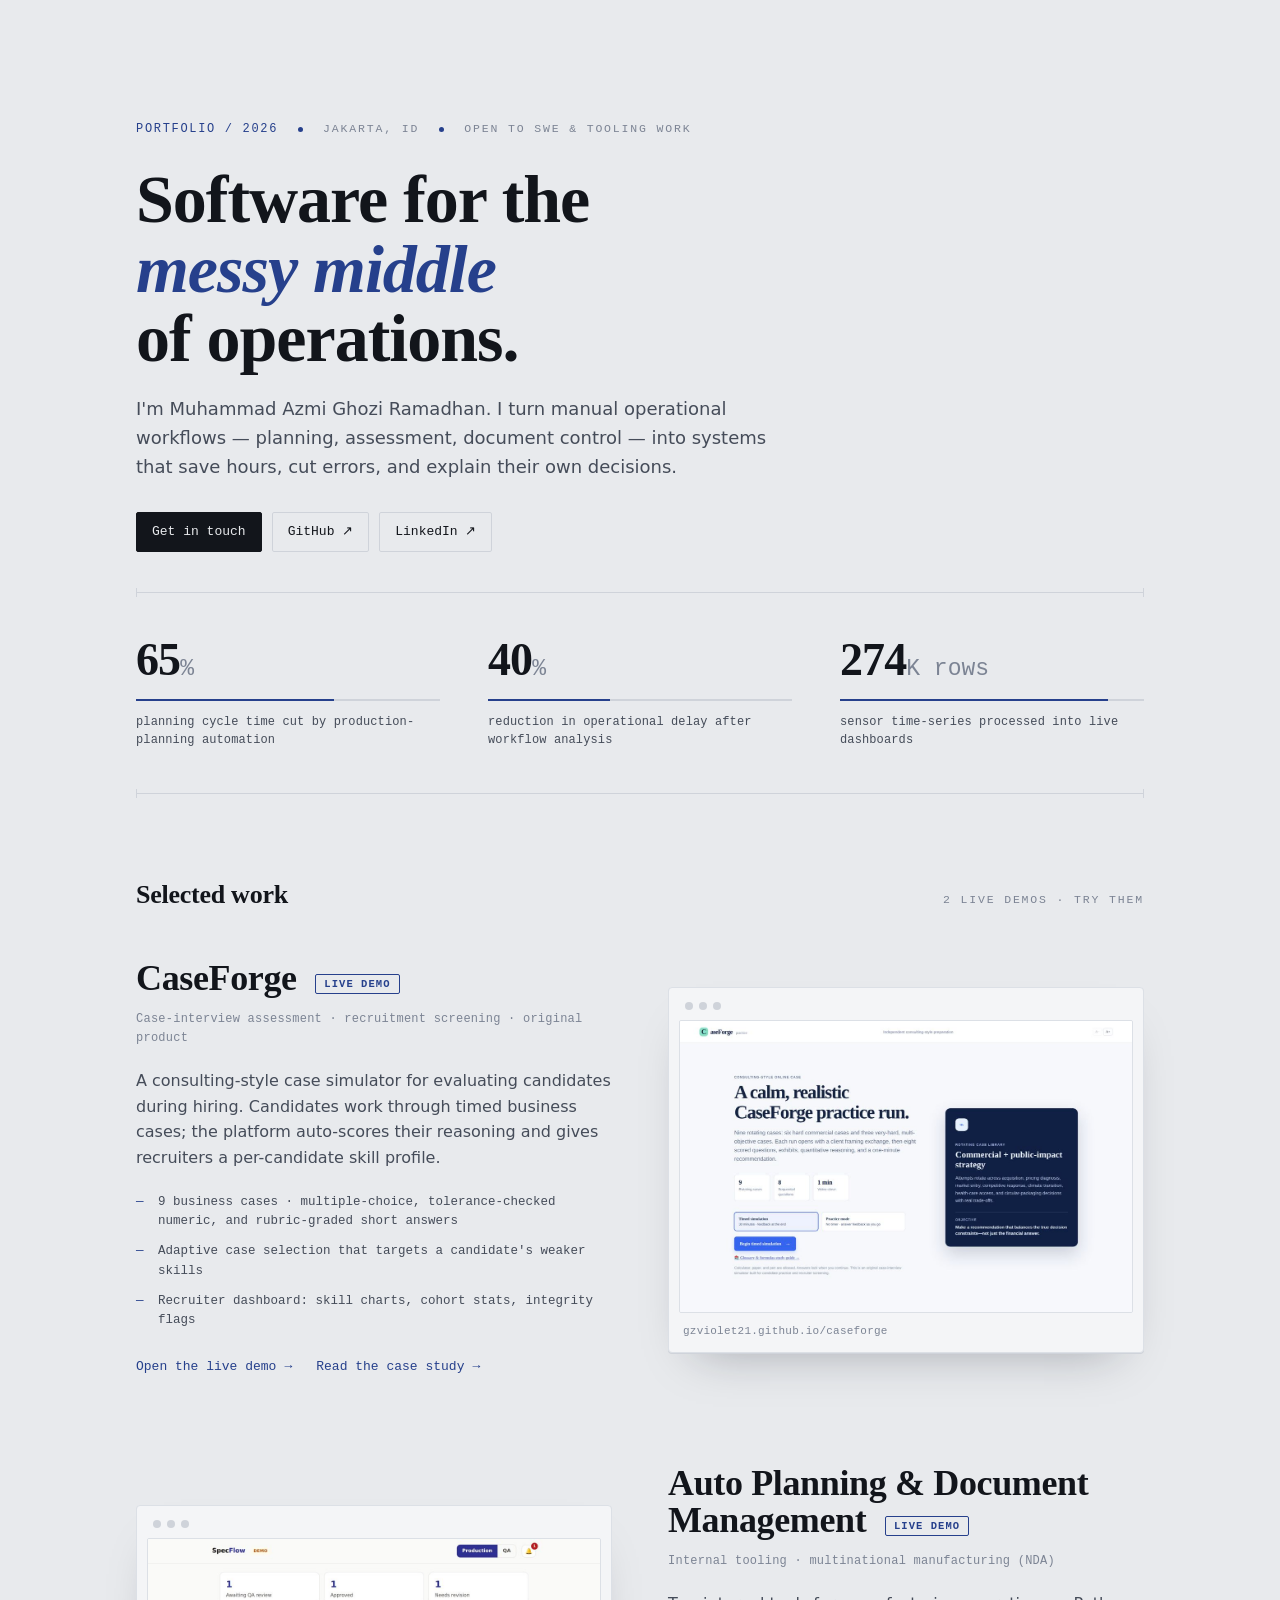
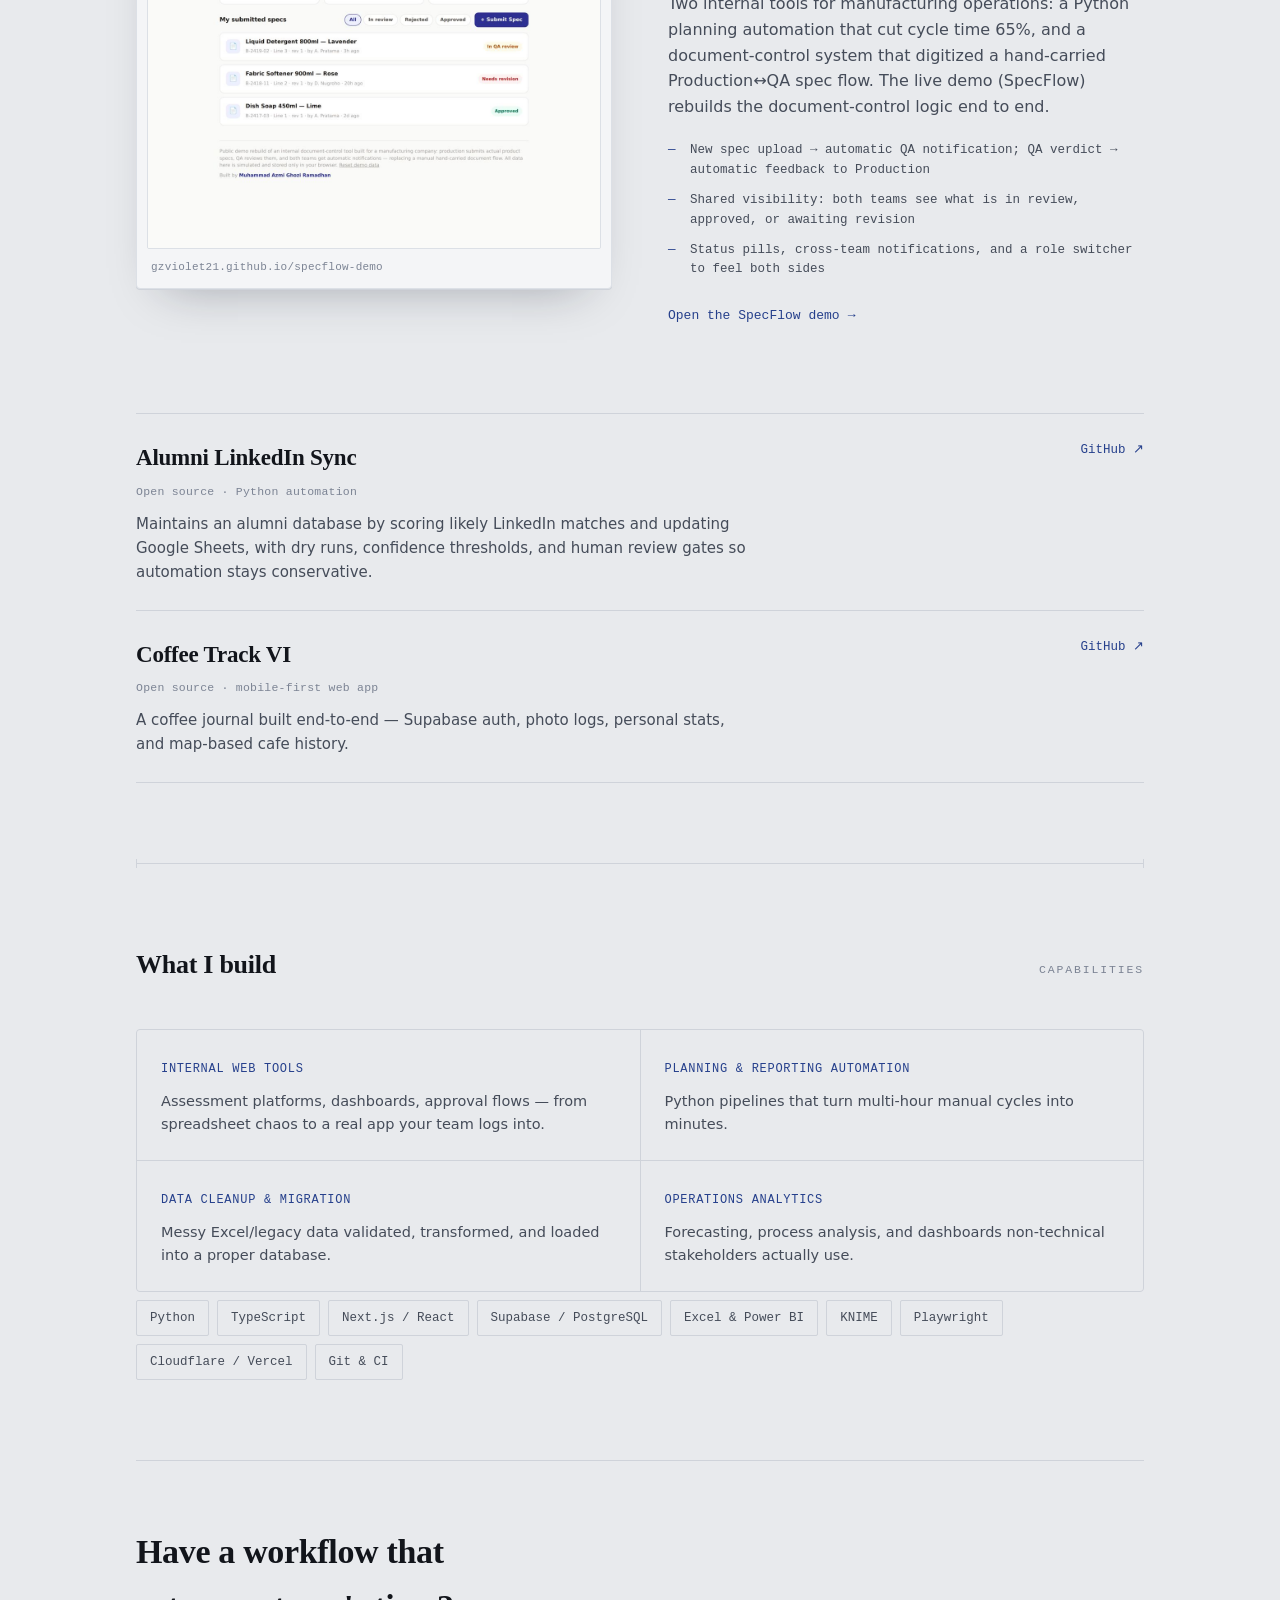
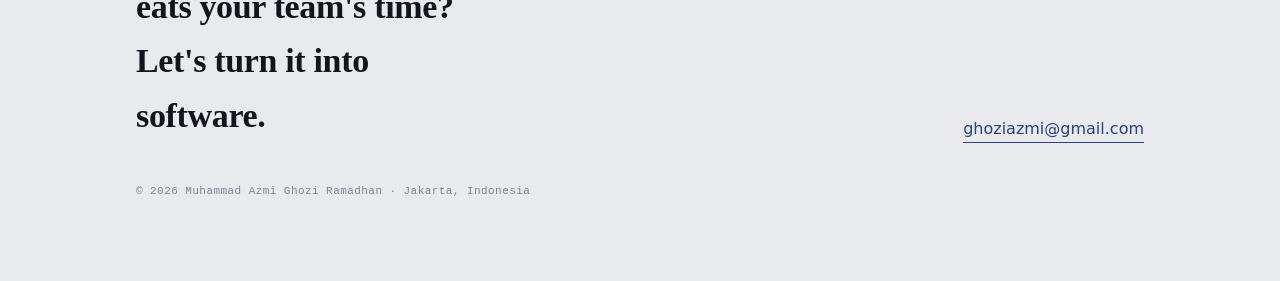
==== index.html @ 9a94fd92 "Add CaseForge case-study page (Phase 3) New /projects/caseforge/ deep-dive: Problem → Approach (five" ====
<!doctype html>
<html lang="en">
<head>
<meta charset="utf-8">
<meta name="viewport" content="width=device-width, initial-scale=1">
<title>Muhammad Azmi Ghozi Ramadhan — Software for operations</title>
<meta name="description" content="I build software for the messy middle of operations — planning, assessment, and document-control systems that save hours, cut errors, and explain their own decisions. Jakarta, Indonesia.">
<meta name="color-scheme" content="light dark">
<meta property="og:title" content="Muhammad Azmi Ghozi Ramadhan — Software for operations">
<meta property="og:description" content="Automation, internal tools, and operations analytics. Two live demos you can try.">
<meta property="og:type" content="website">
<style>
  :root{
    --paper:#E8EAED; --ink:#12151B; --ink-2:#454C59; --ink-3:#7C8494;
    --line:#CFD3DA; --accent:#26408C; --accent-soft:rgba(38,64,140,.08);
    --surface:#F4F5F7; --frame:#DCE0E6;
    --serif:"Iowan Old Style","Palatino Linotype",Palatino,Georgia,"Times New Roman",ui-serif,serif;
    --sans:ui-sans-serif,system-ui,-apple-system,"Segoe UI",Roboto,Helvetica,Arial,sans-serif;
    --mono:ui-monospace,"SF Mono","JetBrains Mono","Fira Code",Menlo,Consolas,monospace;
  }
  @media (prefers-color-scheme:dark){
    :root{
      --paper:#0F1216; --ink:#EDEFF2; --ink-2:#A9B0BC; --ink-3:#6D7482;
      --line:#262B33; --accent:#8CA0E8; --accent-soft:rgba(140,160,232,.12);
      --surface:#161A20; --frame:#20252D;
    }
  }
  :root[data-theme="light"]{
    --paper:#E8EAED; --ink:#12151B; --ink-2:#454C59; --ink-3:#7C8494;
    --line:#CFD3DA; --accent:#26408C; --accent-soft:rgba(38,64,140,.08);
    --surface:#F4F5F7; --frame:#DCE0E6;
  }
  :root[data-theme="dark"]{
    --paper:#0F1216; --ink:#EDEFF2; --ink-2:#A9B0BC; --ink-3:#6D7482;
    --line:#262B33; --accent:#8CA0E8; --accent-soft:rgba(140,160,232,.12);
    --surface:#161A20; --frame:#20252D;
  }

  *{margin:0;padding:0;box-sizing:border-box}
  html{-webkit-text-size-adjust:100%}
  body{
    background:var(--paper); color:var(--ink);
    font-family:var(--sans); line-height:1.6;
    -webkit-font-smoothing:antialiased; text-rendering:optimizeLegibility;
  }
  .wrap{max-width:1120px; margin:0 auto; padding:0 clamp(20px,5vw,56px)}

  .kicker{font-family:var(--mono); font-size:12px; letter-spacing:.14em; text-transform:uppercase; color:var(--accent); font-weight:500}
  .label{font-family:var(--mono); font-size:11.5px; letter-spacing:.16em; text-transform:uppercase; color:var(--ink-3)}
  .lede{font-size:clamp(16px,2vw,18px); color:var(--ink-2); max-width:60ch}

  .rule{position:relative; height:1px; background:var(--line); margin:0}
  .rule::before,.rule::after{content:""; position:absolute; top:-4px; width:1px; height:9px; background:var(--line)}
  .rule::before{left:0} .rule::after{right:0}

  header.masthead{padding:clamp(64px,10vw,120px) 0 40px}
  .spec{display:flex; flex-wrap:wrap; gap:8px 20px; align-items:center}
  .spec .dot{width:5px; height:5px; background:var(--accent); border-radius:50%; display:inline-block}
  h1{
    font-family:var(--serif); font-weight:600;
    font-size:clamp(36px,7vw,68px); line-height:1.02; letter-spacing:-.015em;
    text-wrap:balance; margin:26px 0 0; max-width:16ch;
  }
  h1 em{font-style:italic; color:var(--accent)}
  .sub{margin-top:22px; max-width:56ch}
  .links{margin-top:30px; display:flex; flex-wrap:wrap; gap:10px}
  .links a{
    font-family:var(--mono); font-size:13px; text-decoration:none; color:var(--ink);
    padding:9px 15px; border:1px solid var(--line); border-radius:2px; transition:.16s;
    display:inline-flex; align-items:center; gap:8px;
  }
  .links a:hover{border-color:var(--accent); color:var(--accent)}
  .links a.key{background:var(--ink); color:var(--paper); border-color:var(--ink)}
  .links a.key:hover{background:var(--accent); border-color:var(--accent); color:#fff}

  .measures{display:grid; grid-template-columns:repeat(3,1fr); gap:clamp(20px,4vw,48px); padding:44px 0}
  .measure .n{font-family:var(--serif); font-weight:600; font-size:clamp(34px,5vw,46px); letter-spacing:-.02em; font-variant-numeric:tabular-nums; line-height:1}
  .measure .n small{font-size:.5em; color:var(--ink-3); font-family:var(--mono); font-weight:400; letter-spacing:0}
  .meter{height:2px; background:var(--line); margin:16px 0 12px; position:relative; overflow:hidden}
  .meter i{position:absolute; left:0; top:0; bottom:0; background:var(--accent)}
  .measure p{font-family:var(--mono); font-size:12px; line-height:1.5; color:var(--ink-2); letter-spacing:.01em}
  @media (max-width:680px){.measures{grid-template-columns:1fr; gap:28px}}

  section{padding:clamp(48px,7vw,80px) 0}
  .sec-head{display:flex; align-items:baseline; justify-content:space-between; gap:16px; margin-bottom:44px}
  .sec-head h2{font-family:var(--serif); font-weight:600; font-size:clamp(20px,3vw,26px); letter-spacing:-.01em}

  .flagship{display:grid; grid-template-columns:1fr 1fr; gap:clamp(28px,5vw,56px); align-items:center}
  .flagship + .flagship{margin-top:clamp(48px,7vw,84px)}
  .flagship.rev .fig{order:-1}
  @media (max-width:820px){
    .flagship{grid-template-columns:1fr; gap:26px}
    .flagship.rev .fig{order:0}
  }
  .pj-title{font-family:var(--serif); font-weight:600; font-size:clamp(26px,4vw,36px); letter-spacing:-.01em; line-height:1.05}
  .pj-meta{font-family:var(--mono); font-size:12px; color:var(--ink-3); margin-top:12px; letter-spacing:.02em}
  .badge{font-family:var(--mono); font-size:10.5px; letter-spacing:.1em; text-transform:uppercase; color:var(--accent); border:1px solid var(--accent); border-radius:2px; padding:3px 8px; vertical-align:3px; margin-left:10px}
  .pj-body{margin-top:20px; color:var(--ink-2); max-width:52ch}
  .speclist{list-style:none; margin:22px 0 0; display:grid; gap:11px}
  .speclist li{font-family:var(--mono); font-size:12.5px; line-height:1.55; color:var(--ink-2); padding-left:22px; position:relative}
  .speclist li::before{content:"—"; position:absolute; left:0; color:var(--accent)}
  .demo-link{display:inline-flex; align-items:center; gap:8px; margin-top:26px; font-family:var(--mono); font-size:13px; font-weight:500; color:var(--accent); text-decoration:none; border-bottom:1px solid transparent; padding-bottom:2px; transition:.16s}
  .demo-link:hover{border-color:var(--accent)}
  .demo-link .arw{transition:transform .18s}
  .demo-link:hover .arw{transform:translateX(4px)}

  .frame{background:var(--surface); border:1px solid var(--frame); border-radius:4px; padding:10px; box-shadow:0 1px 0 var(--line), 0 24px 48px -28px rgba(15,20,35,.35)}
  .frame .bar{display:flex; gap:6px; padding:4px 6px 10px}
  .frame .bar i{width:8px; height:8px; border-radius:50%; background:var(--line)}
  .frame img{display:block; width:100%; height:auto; border-radius:2px; border:1px solid var(--frame)}
  .frame figcaption{font-family:var(--mono); font-size:11px; color:var(--ink-3); padding:10px 4px 2px; letter-spacing:.02em}

  .index{margin-top:8px}
  .row{display:grid; grid-template-columns:minmax(0,1fr) auto; gap:12px 24px; align-items:baseline; padding:26px 0; border-top:1px solid var(--line)}
  .row:last-child{border-bottom:1px solid var(--line)}
  .row .rt{font-family:var(--serif); font-weight:600; font-size:clamp(19px,2.4vw,23px); letter-spacing:-.01em}
  .row .rm{font-family:var(--mono); font-size:11.5px; color:var(--ink-3); margin-top:6px; letter-spacing:.02em}
  .row .rd{grid-column:1/-1; color:var(--ink-2); margin-top:10px; max-width:64ch; font-size:15px}
  .row .rl{font-family:var(--mono); font-size:12.5px; color:var(--accent); text-decoration:none; white-space:nowrap; align-self:start}
  .row .rl:hover{text-decoration:underline}

  .caps{display:grid; grid-template-columns:repeat(2,1fr); gap:1px; background:var(--line); border:1px solid var(--line); border-radius:4px; overflow:hidden}
  @media (max-width:680px){.caps{grid-template-columns:1fr}}
  .cap{background:var(--paper); padding:24px}
  .cap b{font-family:var(--mono); font-size:12px; letter-spacing:.06em; text-transform:uppercase; color:var(--accent); font-weight:500}
  .cap p{margin-top:10px; color:var(--ink-2); font-size:14.5px}

  .skills{display:flex; flex-wrap:wrap; gap:8px; margin-top:8px}
  .skills span{font-family:var(--mono); font-size:12.5px; padding:7px 13px; border:1px solid var(--line); border-radius:2px; color:var(--ink-2)}

  footer{padding:64px 0 80px; border-top:1px solid var(--line)}
  .foot-grid{display:flex; flex-wrap:wrap; justify-content:space-between; gap:24px; align-items:end}
  footer .big{font-family:var(--serif); font-weight:600; font-size:clamp(24px,4vw,34px); letter-spacing:-.01em; max-width:20ch}
  footer a.mail{color:var(--accent); text-decoration:none; border-bottom:1px solid var(--accent)}
  .fine{font-family:var(--mono); font-size:11px; color:var(--ink-3); letter-spacing:.04em; margin-top:40px}

  @media (prefers-reduced-motion:no-preference){
    .rise{opacity:0; transform:translateY(14px); animation:rise .7s cubic-bezier(.2,.7,.2,1) forwards}
    .rise.d1{animation-delay:.06s}.rise.d2{animation-delay:.13s}.rise.d3{animation-delay:.2s}
    @keyframes rise{to{opacity:1; transform:none}}
  }
  a:focus-visible,button:focus-visible{outline:2px solid var(--accent); outline-offset:3px; border-radius:2px}
</style>
</head>
<body>
<div class="wrap">

  <header class="masthead">
    <div class="spec rise">
      <span class="kicker">Portfolio / 2026</span>
      <span class="dot"></span>
      <span class="label">Jakarta, ID</span>
      <span class="dot"></span>
      <span class="label">Open to SWE &amp; tooling work</span>
    </div>
    <h1 class="rise d1">Software for the <em>messy middle</em> of operations.</h1>
    <p class="sub lede rise d2">
      I'm Muhammad Azmi Ghozi Ramadhan. I turn manual operational workflows — planning,
      assessment, document control — into systems that save hours, cut errors, and explain
      their own decisions.
    </p>
    <div class="links rise d3">
      <a class="key" href="mailto:ghoziazmi@gmail.com">Get in touch</a>
      <a href="https://github.com/gzviolet21" target="_blank" rel="noopener">GitHub ↗</a>
      <a href="https://linkedin.com/in/ghoziazmi/" target="_blank" rel="noopener">LinkedIn ↗</a>
    </div>
  </header>

  <div class="rule"></div>

  <div class="measures">
    <div class="measure">
      <div class="n">65<small>%</small></div>
      <div class="meter"><i style="width:65%"></i></div>
      <p>planning cycle time cut by production-planning automation</p>
    </div>
    <div class="measure">
      <div class="n">40<small>%</small></div>
      <div class="meter"><i style="width:40%"></i></div>
      <p>reduction in operational delay after workflow analysis</p>
    </div>
    <div class="measure">
      <div class="n">274<small>K rows</small></div>
      <div class="meter"><i style="width:88%"></i></div>
      <p>sensor time-series processed into live dashboards</p>
    </div>
  </div>

  <div class="rule"></div>

  <section id="work">
    <div class="sec-head">
      <h2>Selected work</h2>
      <span class="label">2 live demos · try them</span>
    </div>

    <!-- HIDDEN TEMPORARILY: Competency Assessment (Erajaya). To restore, delete this comment opener and its matching closer below.
    <div class="index" style="margin-bottom:44px">
      <div class="row">
        <div>
          <div class="rt">Competency Assessment Platform</div>
          <div class="rm">Client work · Erajaya Group · 400+ job roles · in production</div>
          <p class="rd">Full-stack platform where managers assess employees against role-specific behaviors, with adaptive scoring, an HR dashboard, and one-click Excel reporting. Server-side score derivation, 404 roles / 203 competencies imported from Excel, deployed on Cloudflare Workers + Supabase.</p>
        </div>
        <span class="rl">In production</span>
      </div>
    </div>
    END HIDDEN -->

    <div class="flagship">
      <div>
        <div class="pj-title">CaseForge <span class="badge">Live demo</span></div>
        <div class="pj-meta">Case-interview assessment · recruitment screening · original product</div>
        <p class="pj-body">
          A consulting-style case simulator for evaluating candidates during hiring. Candidates
          work through timed business cases; the platform auto-scores their reasoning and gives
          recruiters a per-candidate skill profile.
        </p>
        <ul class="speclist">
          <li>9 business cases · multiple-choice, tolerance-checked numeric, and rubric-graded short answers</li>
          <li>Adaptive case selection that targets a candidate's weaker skills</li>
          <li>Recruiter dashboard: skill charts, cohort stats, integrity flags</li>
        </ul>
        <div style="display:flex; flex-wrap:wrap; gap:24px; align-items:center">
          <a class="demo-link" href="https://gzviolet21.github.io/caseforge/" target="_blank" rel="noopener">Open the live demo <span class="arw">→</span></a>
          <a class="demo-link" href="projects/caseforge/">Read the case study <span class="arw">→</span></a>
        </div>
      </div>
      <figure class="frame fig">
        <div class="bar"><i></i><i></i><i></i></div>
        <img src="assets/caseforge.jpg" width="920" height="591" loading="lazy" alt="CaseForge assessment landing screen showing case setup and rotating case library" />
        <figcaption>gzviolet21.github.io/caseforge</figcaption>
      </figure>
    </div>

    <div class="flagship rev">
      <div>
        <div class="pj-title">Auto Planning &amp; Document Management <span class="badge">Live demo</span></div>
        <div class="pj-meta">Internal tooling · multinational manufacturing (NDA)</div>
        <p class="pj-body">
          Two internal tools for manufacturing operations: a Python planning automation that cut
          cycle time 65%, and a document-control system that digitized a hand-carried Production↔QA
          spec flow. The live demo (SpecFlow) rebuilds the document-control logic end to end.
        </p>
        <ul class="speclist">
          <li>New spec upload → automatic QA notification; QA verdict → automatic feedback to Production</li>
          <li>Shared visibility: both teams see what is in review, approved, or awaiting revision</li>
          <li>Status pills, cross-team notifications, and a role switcher to feel both sides</li>
        </ul>
        <a class="demo-link" href="https://gzviolet21.github.io/specflow-demo/" target="_blank" rel="noopener">Open the SpecFlow demo <span class="arw">→</span></a>
      </div>
      <figure class="frame fig">
        <div class="bar"><i></i><i></i><i></i></div>
        <img src="assets/specflow.jpg" width="1100" height="752" loading="lazy" alt="SpecFlow document-control dashboard with submitted specs and QA review statuses" />
        <figcaption>gzviolet21.github.io/specflow-demo</figcaption>
      </figure>
    </div>

    <div class="index" style="margin-top:clamp(48px,7vw,84px)">
      <div class="row">
        <div>
          <div class="rt">Alumni LinkedIn Sync</div>
          <div class="rm">Open source · Python automation</div>
          <p class="rd">Maintains an alumni database by scoring likely LinkedIn matches and updating Google Sheets, with dry runs, confidence thresholds, and human review gates so automation stays conservative.</p>
        </div>
        <a class="rl" href="https://github.com/gzviolet21/alumni-linkedin-sync" target="_blank" rel="noopener">GitHub ↗</a>
      </div>
      <div class="row">
        <div>
          <div class="rt">Coffee Track VI</div>
          <div class="rm">Open source · mobile-first web app</div>
          <p class="rd">A coffee journal built end-to-end — Supabase auth, photo logs, personal stats, and map-based cafe history.</p>
        </div>
        <a class="rl" href="https://github.com/gzviolet21/coffee-track-vi" target="_blank" rel="noopener">GitHub ↗</a>
      </div>
    </div>
  </section>

  <div class="rule"></div>

  <section id="build">
    <div class="sec-head"><h2>What I build</h2><span class="label">Capabilities</span></div>
    <div class="caps">
      <div class="cap"><b>Internal web tools</b><p>Assessment platforms, dashboards, approval flows — from spreadsheet chaos to a real app your team logs into.</p></div>
      <div class="cap"><b>Planning &amp; reporting automation</b><p>Python pipelines that turn multi-hour manual cycles into minutes.</p></div>
      <div class="cap"><b>Data cleanup &amp; migration</b><p>Messy Excel/legacy data validated, transformed, and loaded into a proper database.</p></div>
      <div class="cap"><b>Operations analytics</b><p>Forecasting, process analysis, and dashboards non-technical stakeholders actually use.</p></div>
    </div>
    <div class="skills">
      <span>Python</span><span>TypeScript</span><span>Next.js / React</span><span>Supabase / PostgreSQL</span>
      <span>Excel &amp; Power BI</span><span>KNIME</span><span>Playwright</span><span>Cloudflare / Vercel</span><span>Git &amp; CI</span>
    </div>
  </section>

  <footer>
    <div class="foot-grid">
      <p class="big">Have a workflow that eats your team's time? Let's turn it into software.</p>
      <a class="mail" href="mailto:ghoziazmi@gmail.com">ghoziazmi@gmail.com</a>
    </div>
    <p class="fine">© 2026 Muhammad Azmi Ghozi Ramadhan · Jakarta, Indonesia</p>
  </footer>

</div>
</body>
</html>
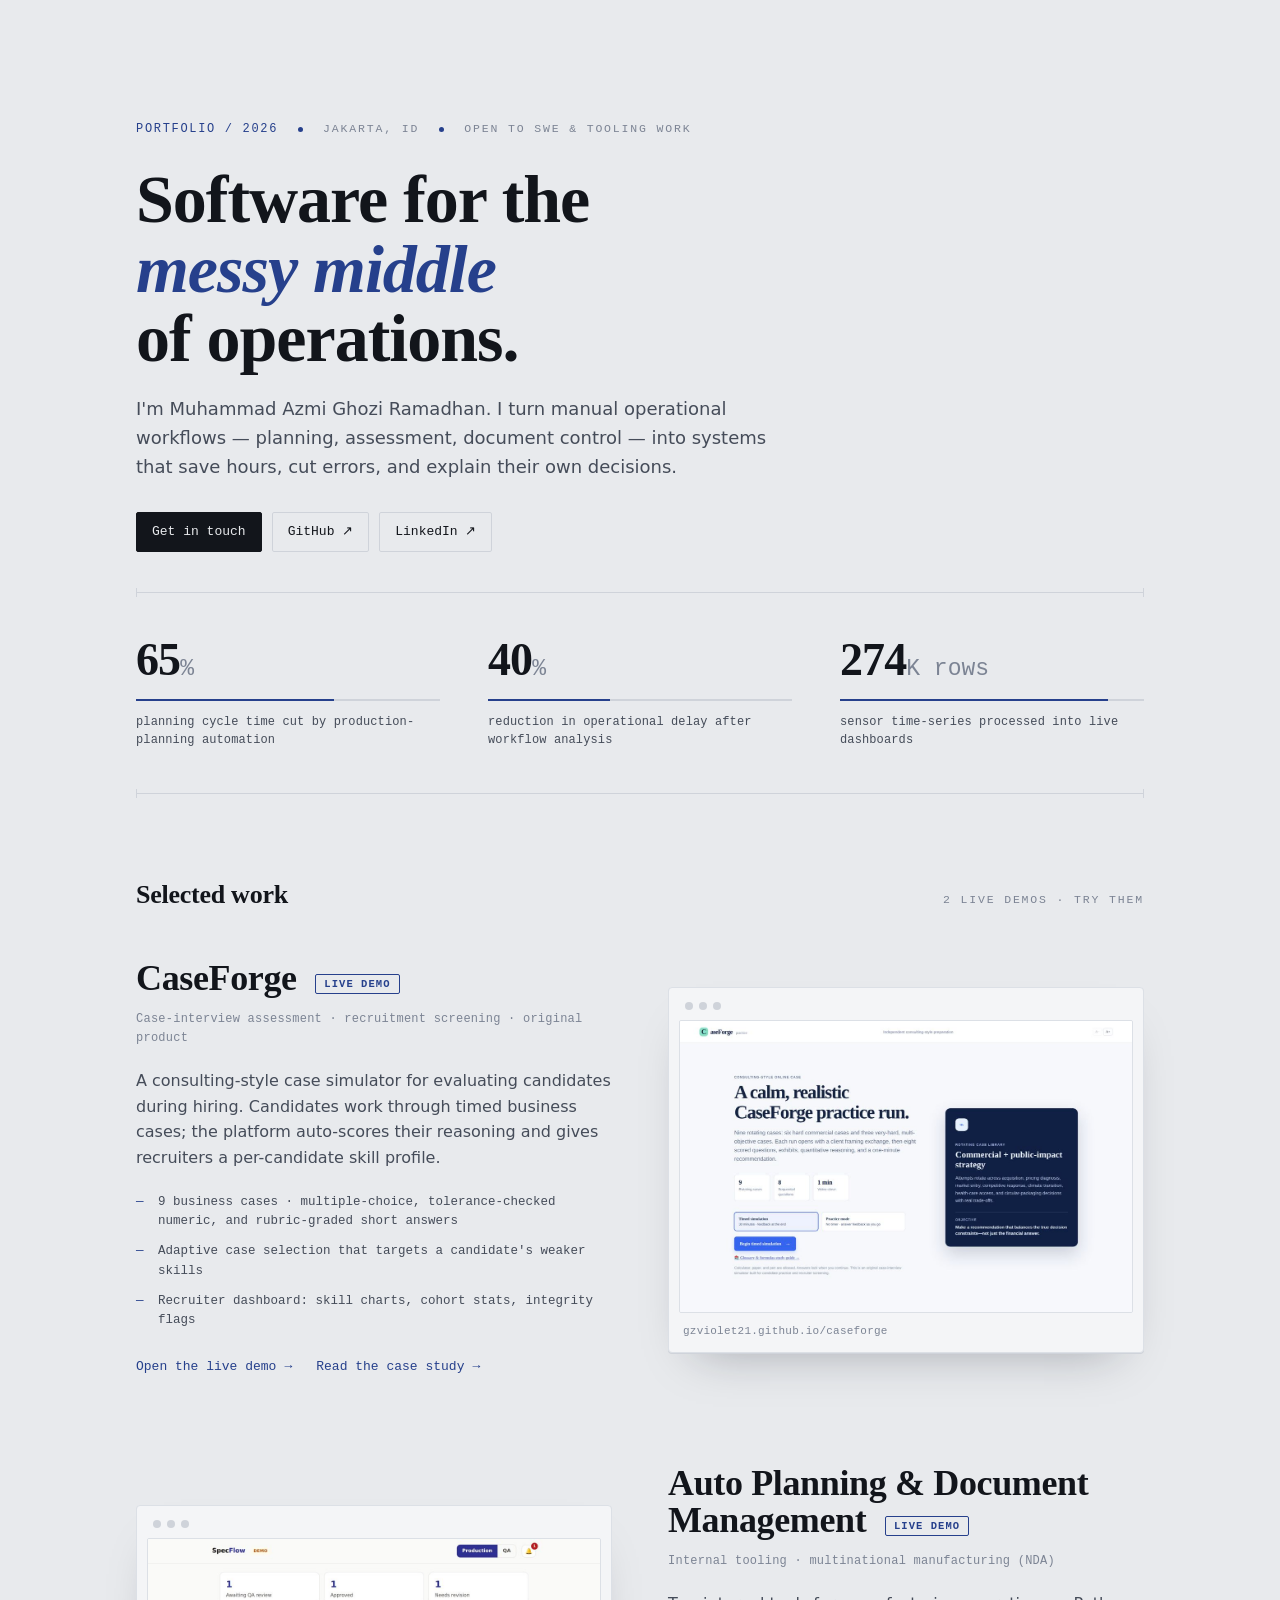
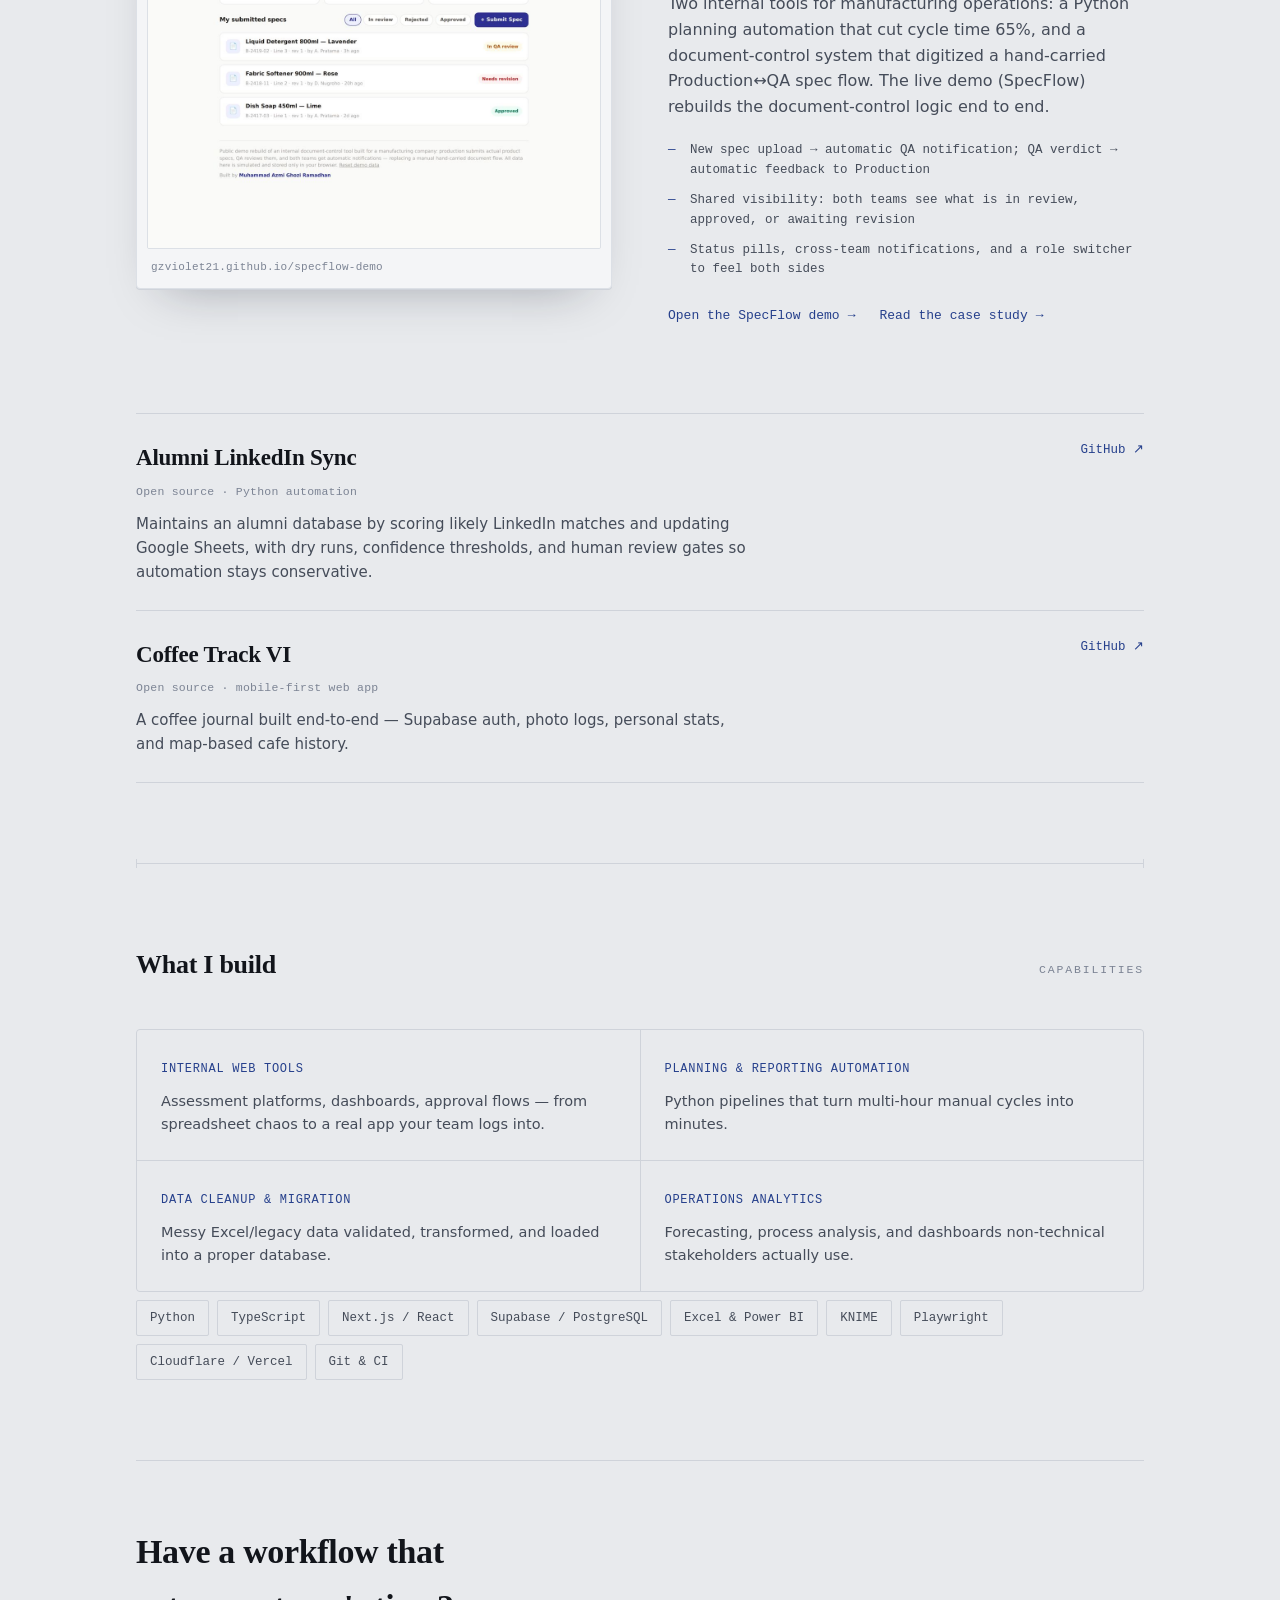
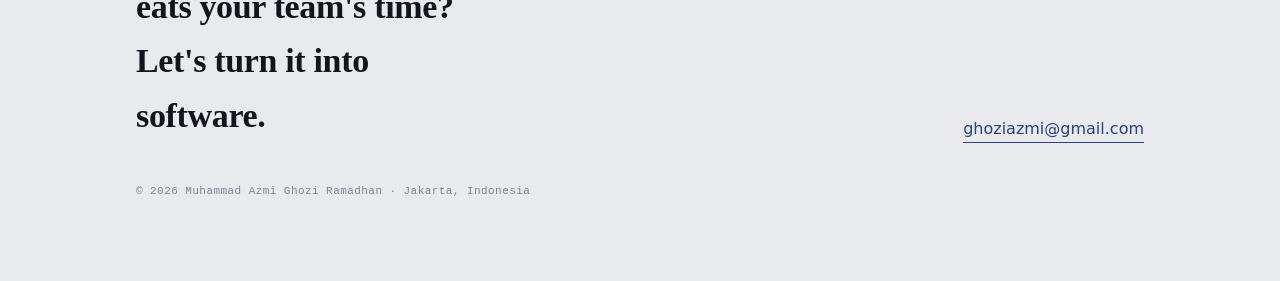
==== commit e5a68a51: "Add SpecFlow case-study page New /projects/specflow/ deep-dive mirroring the CaseForge template: Pro" ====
--- a/index.html
+++ b/index.html
@@ -247,7 +247,10 @@
           <li>Shared visibility: both teams see what is in review, approved, or awaiting revision</li>
           <li>Status pills, cross-team notifications, and a role switcher to feel both sides</li>
         </ul>
-        <a class="demo-link" href="https://gzviolet21.github.io/specflow-demo/" target="_blank" rel="noopener">Open the SpecFlow demo <span class="arw">→</span></a>
+        <div style="display:flex; flex-wrap:wrap; gap:24px; align-items:center">
+          <a class="demo-link" href="https://gzviolet21.github.io/specflow-demo/" target="_blank" rel="noopener">Open the SpecFlow demo <span class="arw">→</span></a>
+          <a class="demo-link" href="projects/specflow/">Read the case study <span class="arw">→</span></a>
+        </div>
       </div>
       <figure class="frame fig">
         <div class="bar"><i></i><i></i><i></i></div>
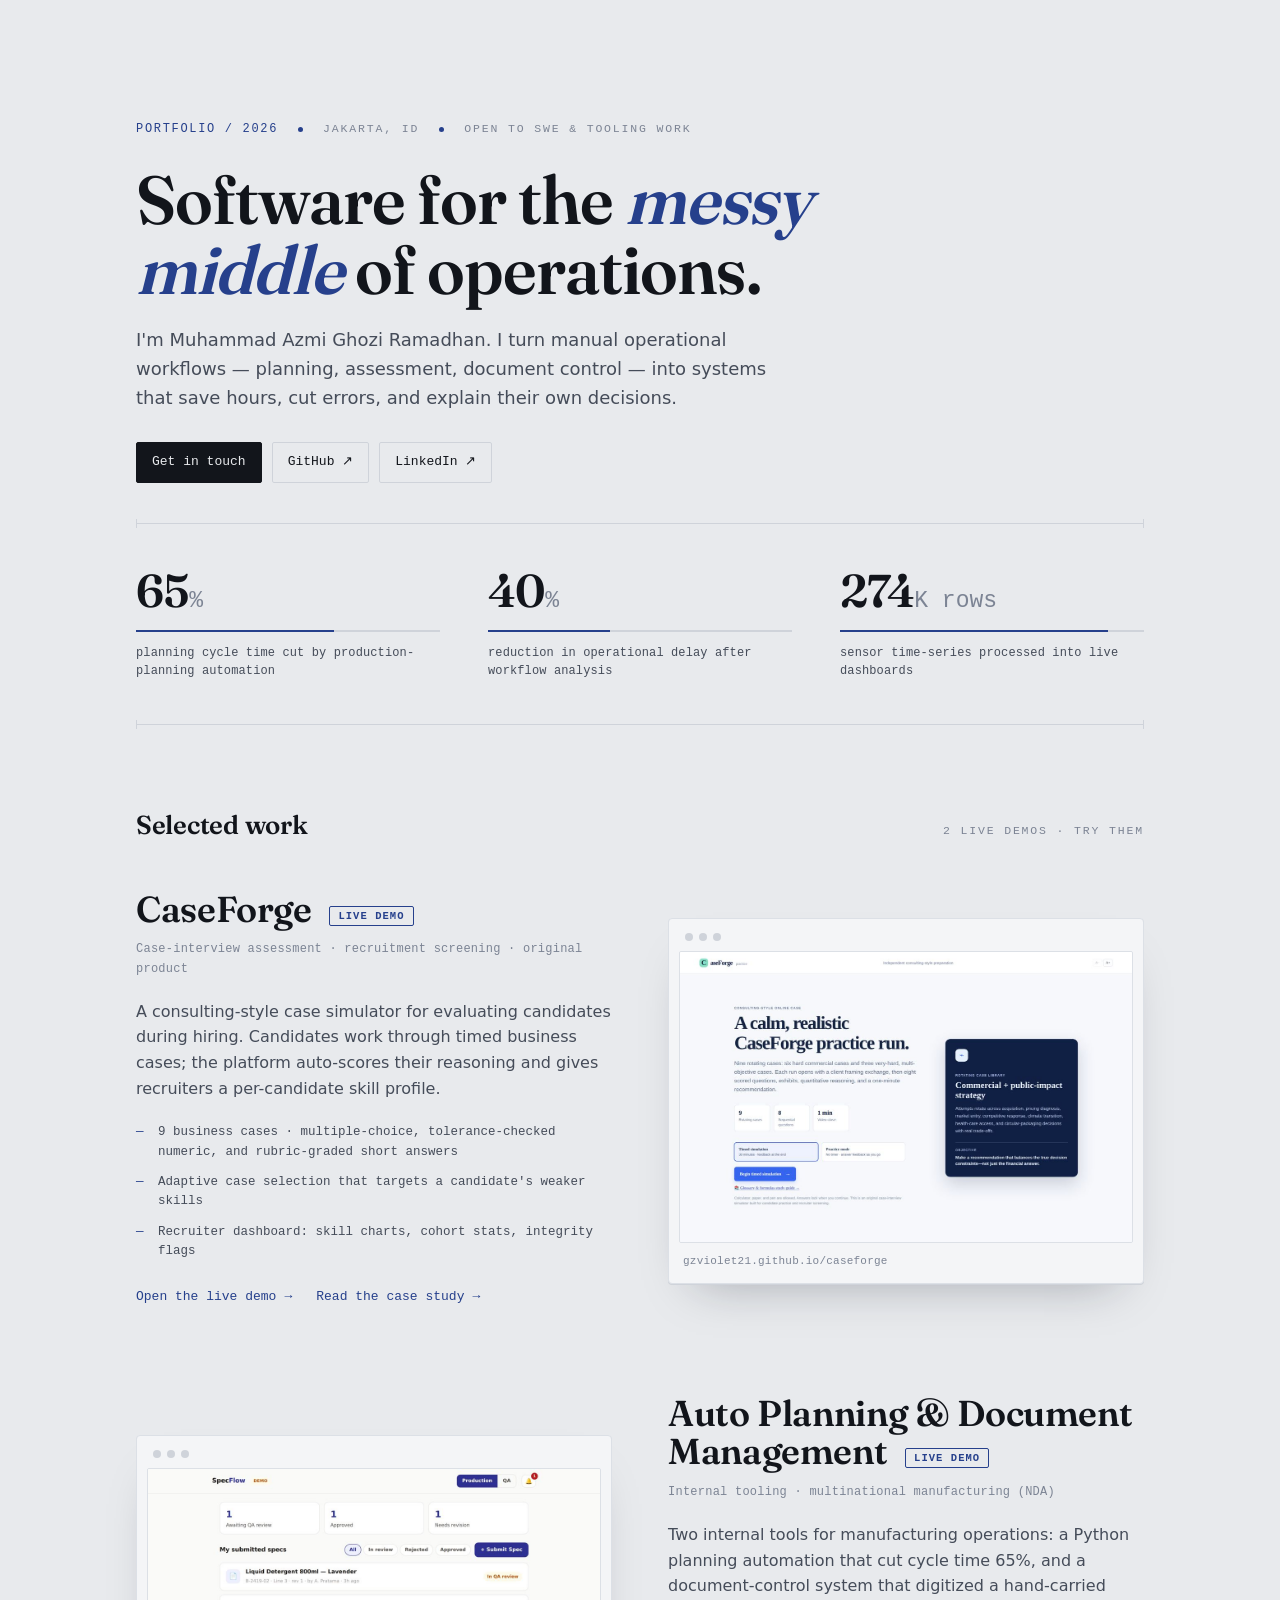
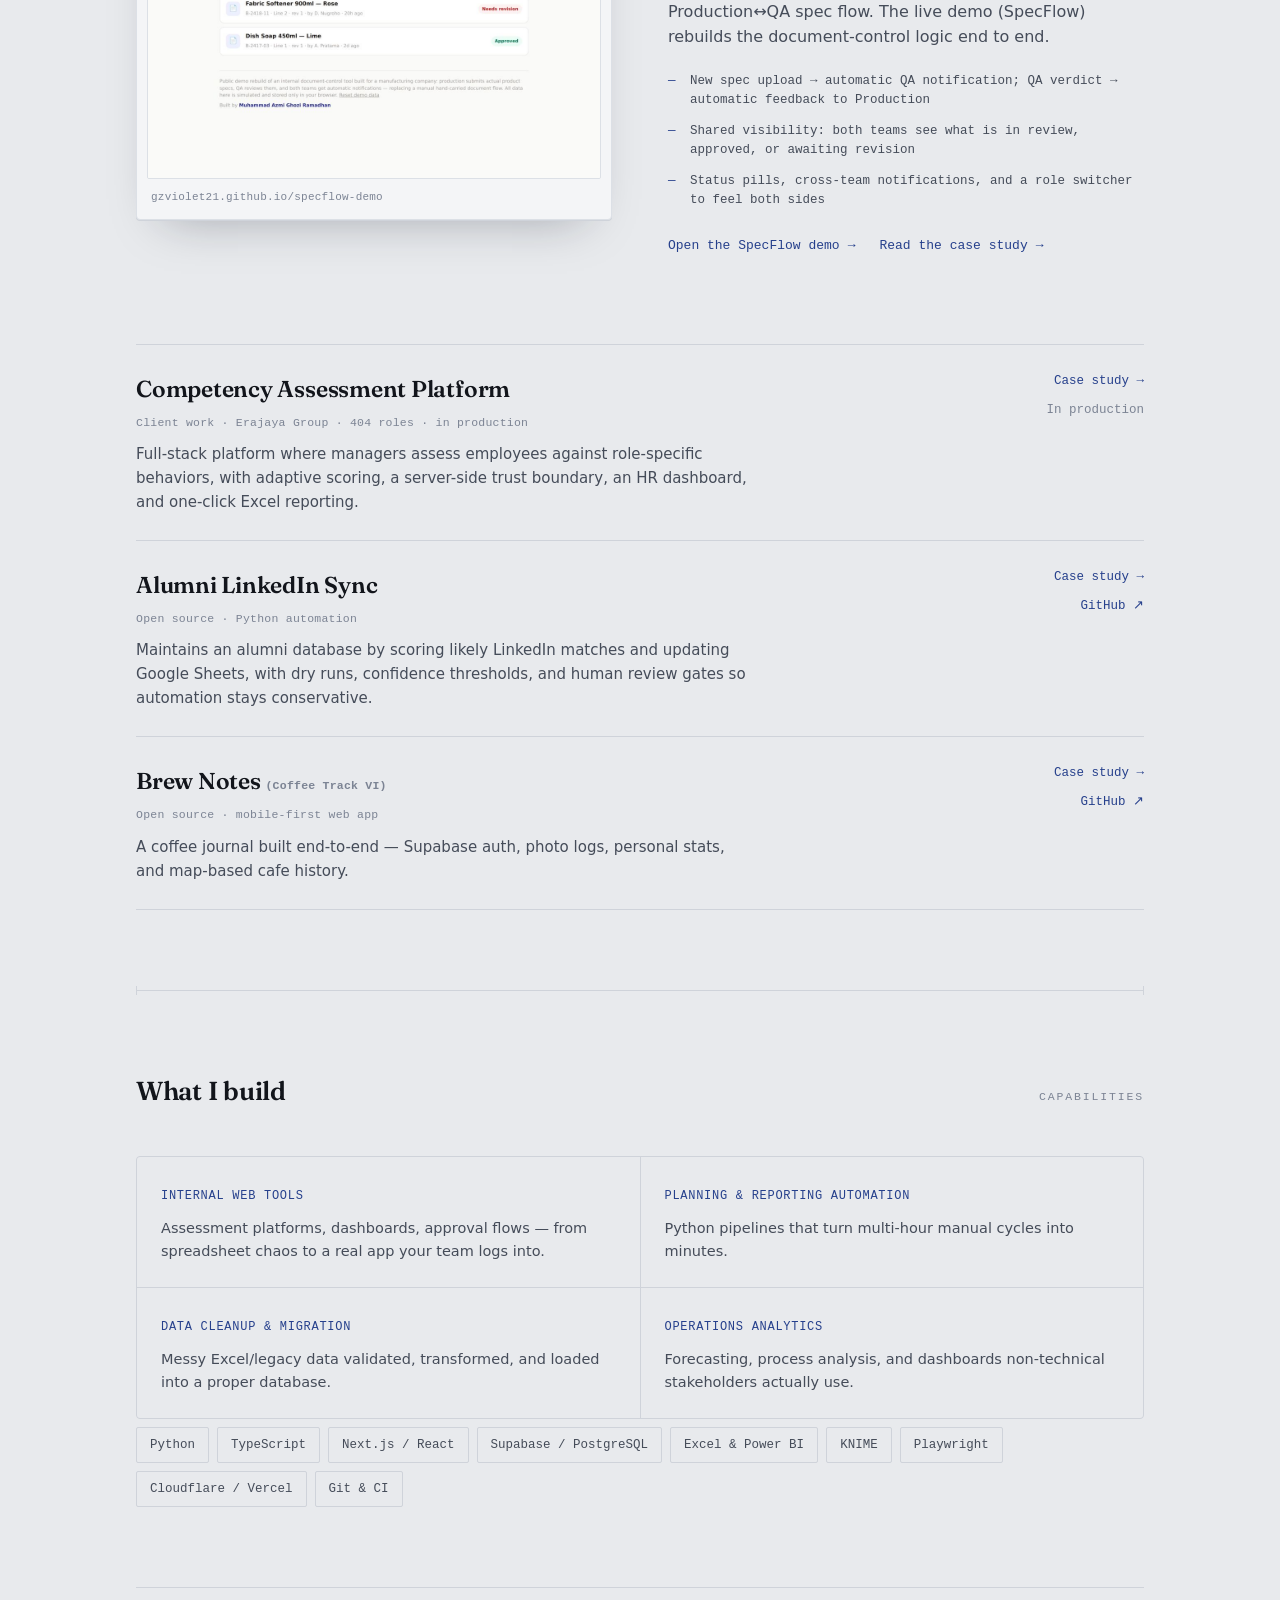
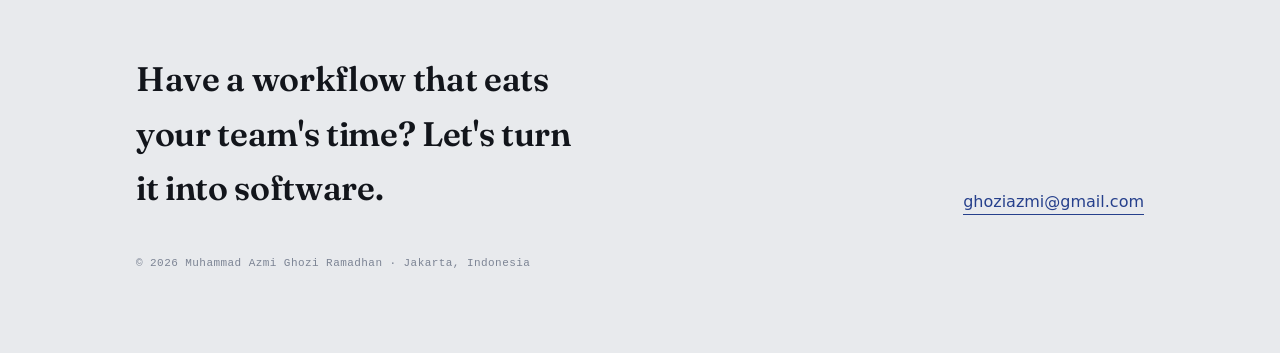
==== commit 8b157071: "Case studies for all projects + homepage polish - Add case-study pages for Competency (Erajaya), Alu" ====
--- a/index.html
+++ b/index.html
@@ -3,6 +3,7 @@
 <head>
 <meta charset="utf-8">
 <meta name="viewport" content="width=device-width, initial-scale=1">
+<link rel="icon" href="/assets/favicon.svg" type="image/svg+xml">
 <title>Muhammad Azmi Ghozi Ramadhan — Software for operations</title>
 <meta name="description" content="I build software for the messy middle of operations — planning, assessment, and document-control systems that save hours, cut errors, and explain their own decisions. Jakarta, Indonesia.">
 <meta name="color-scheme" content="light dark">
@@ -10,11 +11,15 @@
 <meta property="og:description" content="Automation, internal tools, and operations analytics. Two live demos you can try.">
 <meta property="og:type" content="website">
 <style>
+  @font-face{
+    font-family:"Fraunces"; font-style:normal; font-weight:400 700; font-display:swap;
+    src:url("/assets/fonts/fraunces-latin.woff2") format("woff2");
+  }
   :root{
     --paper:#E8EAED; --ink:#12151B; --ink-2:#454C59; --ink-3:#7C8494;
     --line:#CFD3DA; --accent:#26408C; --accent-soft:rgba(38,64,140,.08);
     --surface:#F4F5F7; --frame:#DCE0E6;
-    --serif:"Iowan Old Style","Palatino Linotype",Palatino,Georgia,"Times New Roman",ui-serif,serif;
+    --serif:"Fraunces","Iowan Old Style","Palatino Linotype",Palatino,Georgia,ui-serif,serif;
     --sans:ui-sans-serif,system-ui,-apple-system,"Segoe UI",Roboto,Helvetica,Arial,sans-serif;
     --mono:ui-monospace,"SF Mono","JetBrains Mono","Fira Code",Menlo,Consolas,monospace;
   }
@@ -118,6 +123,16 @@
   .row .rd{grid-column:1/-1; color:var(--ink-2); margin-top:10px; max-width:64ch; font-size:15px}
   .row .rl{font-family:var(--mono); font-size:12.5px; color:var(--accent); text-decoration:none; white-space:nowrap; align-self:start}
   .row .rl:hover{text-decoration:underline}
+  .rlinks{display:grid; gap:9px; justify-items:end; text-align:right; align-self:start}
+  .rl.muted{color:var(--ink-3)}
+  .rl.muted:hover{text-decoration:none}
+  @media (max-width:560px){.rlinks{justify-items:start; text-align:left}}
+
+  .reveal{opacity:0; transform:translateY(18px); transition:opacity .6s ease, transform .6s cubic-bezier(.2,.7,.2,1)}
+  .reveal.in{opacity:1; transform:none}
+  @media (prefers-reduced-motion:reduce){.reveal{opacity:1; transform:none; transition:none}}
+  .frame{transition:transform .3s cubic-bezier(.2,.7,.2,1), box-shadow .3s}
+  .flagship:hover .frame{transform:translateY(-4px); box-shadow:0 1px 0 var(--line), 0 34px 62px -30px rgba(15,20,35,.45)}
 
   .caps{display:grid; grid-template-columns:repeat(2,1fr); gap:1px; background:var(--line); border:1px solid var(--line); border-radius:4px; overflow:hidden}
   @media (max-width:680px){.caps{grid-template-columns:1fr}}
@@ -194,20 +209,7 @@
       <span class="label">2 live demos · try them</span>
     </div>
 
-    <!-- HIDDEN TEMPORARILY: Competency Assessment (Erajaya). To restore, delete this comment opener and its matching closer below.
-    <div class="index" style="margin-bottom:44px">
-      <div class="row">
-        <div>
-          <div class="rt">Competency Assessment Platform</div>
-          <div class="rm">Client work · Erajaya Group · 400+ job roles · in production</div>
-          <p class="rd">Full-stack platform where managers assess employees against role-specific behaviors, with adaptive scoring, an HR dashboard, and one-click Excel reporting. Server-side score derivation, 404 roles / 203 competencies imported from Excel, deployed on Cloudflare Workers + Supabase.</p>
-        </div>
-        <span class="rl">In production</span>
-      </div>
-    </div>
-    END HIDDEN -->
-
-    <div class="flagship">
+    <div class="flagship reveal">
       <div>
         <div class="pj-title">CaseForge <span class="badge">Live demo</span></div>
         <div class="pj-meta">Case-interview assessment · recruitment screening · original product</div>
@@ -233,7 +235,7 @@
       </figure>
     </div>
 
-    <div class="flagship rev">
+    <div class="flagship rev reveal">
       <div>
         <div class="pj-title">Auto Planning &amp; Document Management <span class="badge">Live demo</span></div>
         <div class="pj-meta">Internal tooling · multinational manufacturing (NDA)</div>
@@ -259,29 +261,46 @@
       </figure>
     </div>
 
-    <div class="index" style="margin-top:clamp(48px,7vw,84px)">
+    <div class="index reveal" style="margin-top:clamp(48px,7vw,84px)">
+      <div class="row">
+        <div>
+          <div class="rt">Competency Assessment Platform</div>
+          <div class="rm">Client work · Erajaya Group · 404 roles · in production</div>
+          <p class="rd">Full-stack platform where managers assess employees against role-specific behaviors, with adaptive scoring, a server-side trust boundary, an HR dashboard, and one-click Excel reporting.</p>
+        </div>
+        <div class="rlinks">
+          <a class="rl" href="projects/competency/">Case study →</a>
+          <span class="rl muted">In production</span>
+        </div>
+      </div>
       <div class="row">
         <div>
           <div class="rt">Alumni LinkedIn Sync</div>
           <div class="rm">Open source · Python automation</div>
           <p class="rd">Maintains an alumni database by scoring likely LinkedIn matches and updating Google Sheets, with dry runs, confidence thresholds, and human review gates so automation stays conservative.</p>
         </div>
-        <a class="rl" href="https://github.com/gzviolet21/alumni-linkedin-sync" target="_blank" rel="noopener">GitHub ↗</a>
+        <div class="rlinks">
+          <a class="rl" href="projects/alumni/">Case study →</a>
+          <a class="rl" href="https://github.com/gzviolet21/alumni-linkedin-sync" target="_blank" rel="noopener">GitHub ↗</a>
+        </div>
       </div>
       <div class="row">
         <div>
-          <div class="rt">Coffee Track VI</div>
+          <div class="rt">Brew Notes <span class="rm" style="margin:0">(Coffee Track VI)</span></div>
           <div class="rm">Open source · mobile-first web app</div>
           <p class="rd">A coffee journal built end-to-end — Supabase auth, photo logs, personal stats, and map-based cafe history.</p>
         </div>
-        <a class="rl" href="https://github.com/gzviolet21/coffee-track-vi" target="_blank" rel="noopener">GitHub ↗</a>
+        <div class="rlinks">
+          <a class="rl" href="projects/coffee-track/">Case study →</a>
+          <a class="rl" href="https://github.com/gzviolet21/coffee-track-vi" target="_blank" rel="noopener">GitHub ↗</a>
+        </div>
       </div>
     </div>
   </section>
 
   <div class="rule"></div>
 
-  <section id="build">
+  <section id="build" class="reveal">
     <div class="sec-head"><h2>What I build</h2><span class="label">Capabilities</span></div>
     <div class="caps">
       <div class="cap"><b>Internal web tools</b><p>Assessment platforms, dashboards, approval flows — from spreadsheet chaos to a real app your team logs into.</p></div>
@@ -304,5 +323,7 @@
   </footer>
 
 </div>
+<noscript><style>.reveal{opacity:1;transform:none}</style></noscript>
+<script src="/assets/reveal.js" defer></script>
 </body>
 </html>
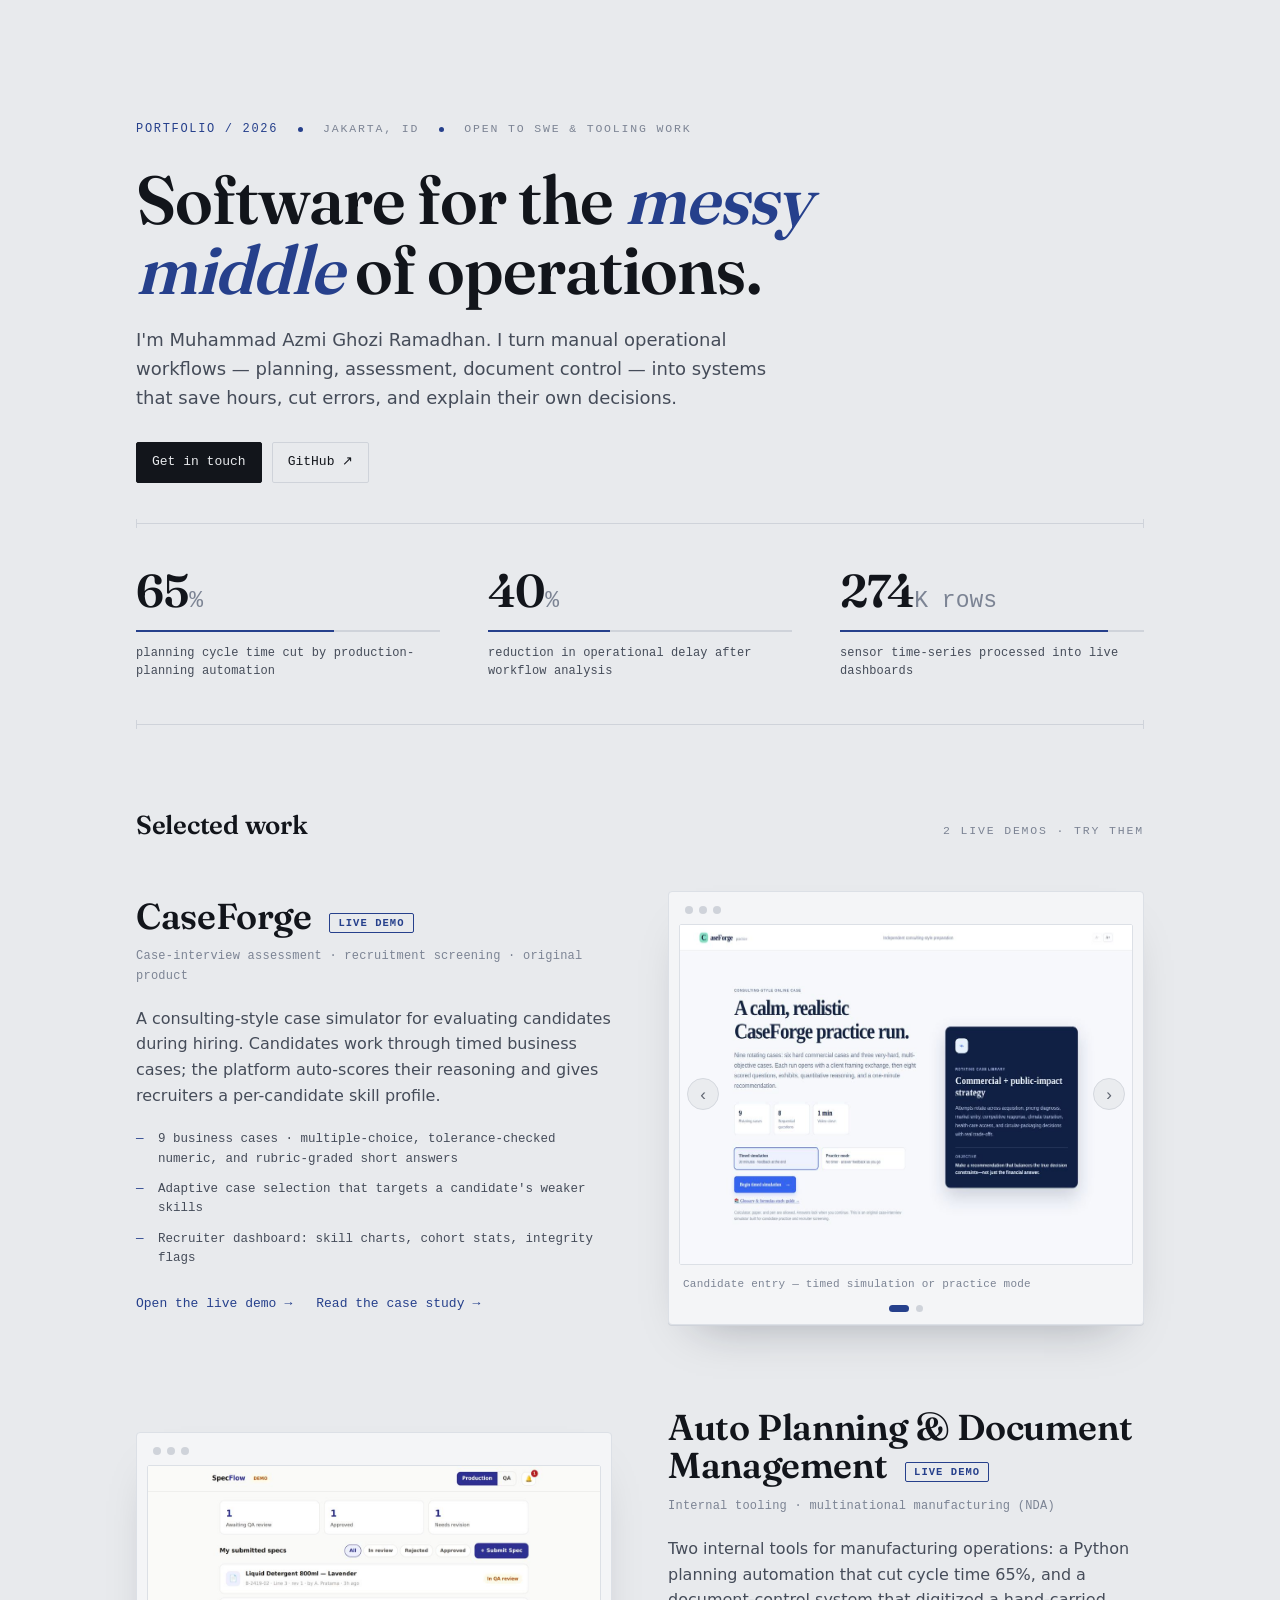
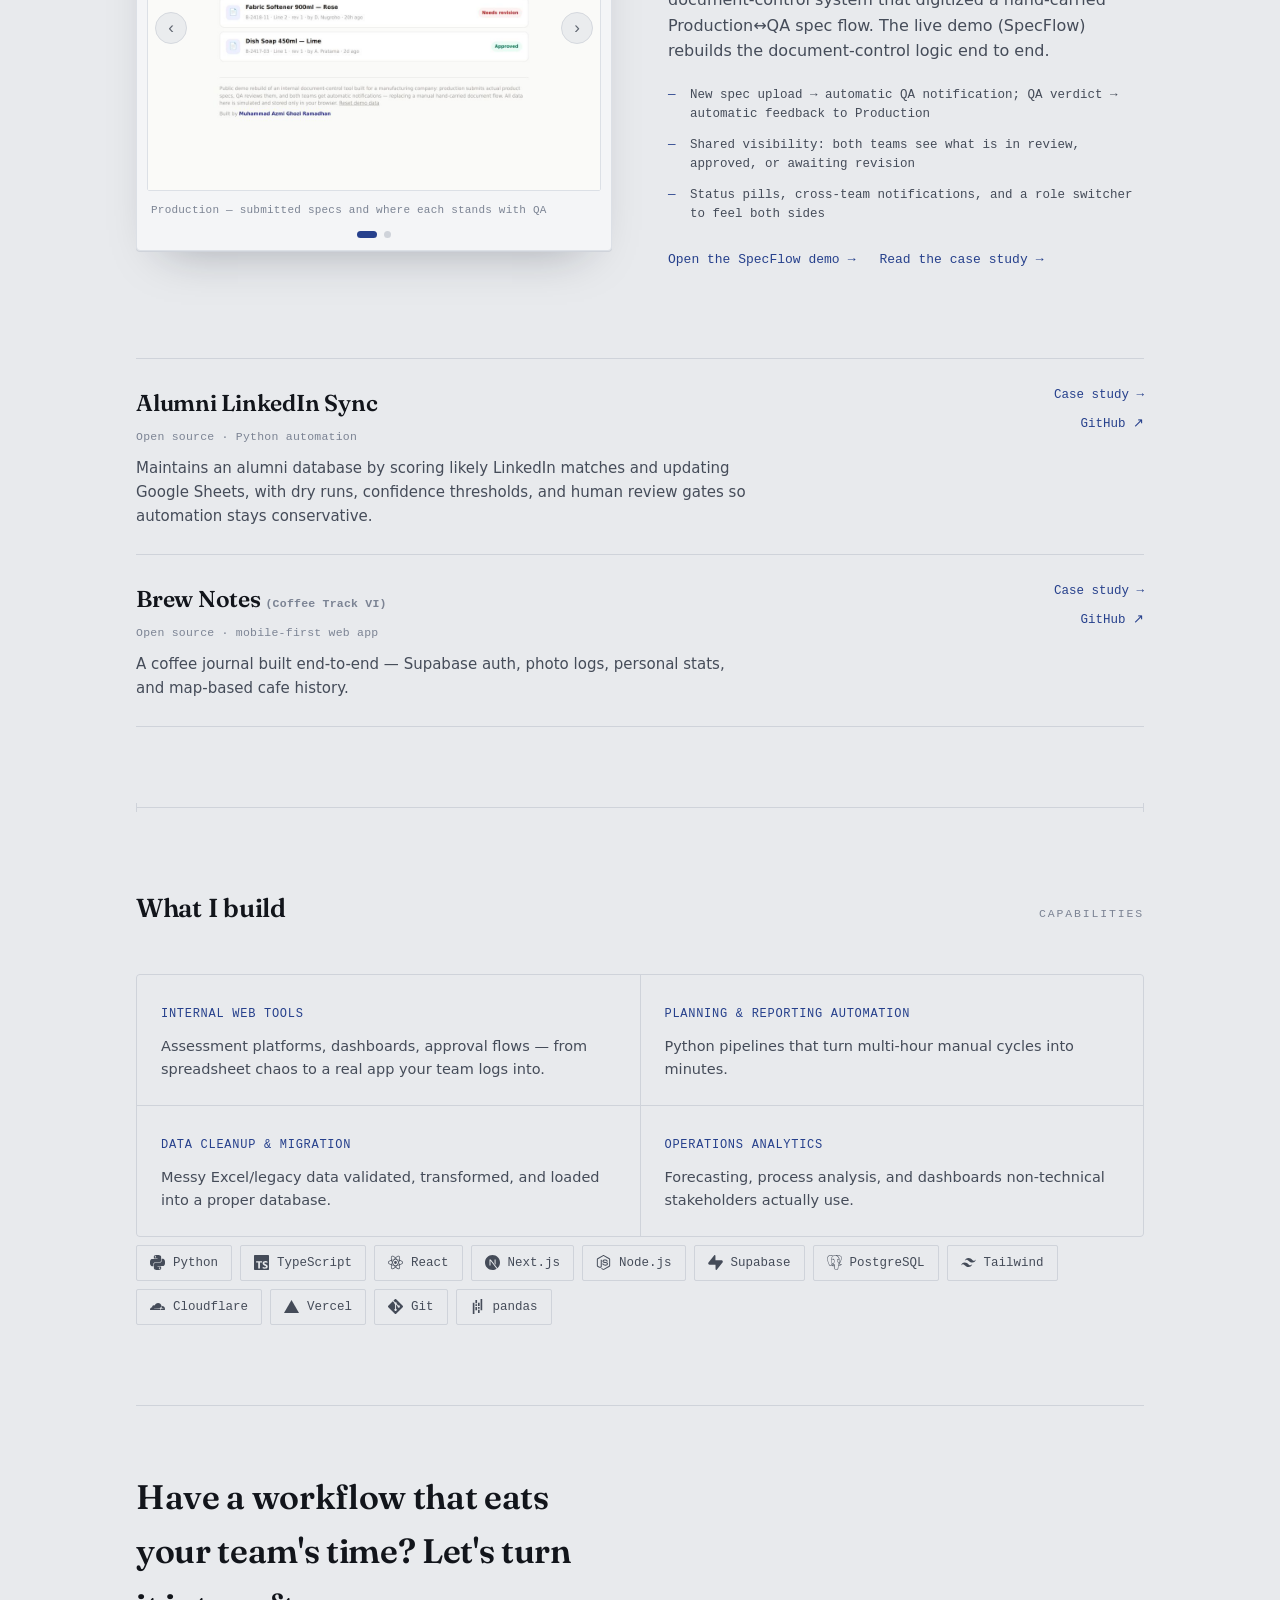
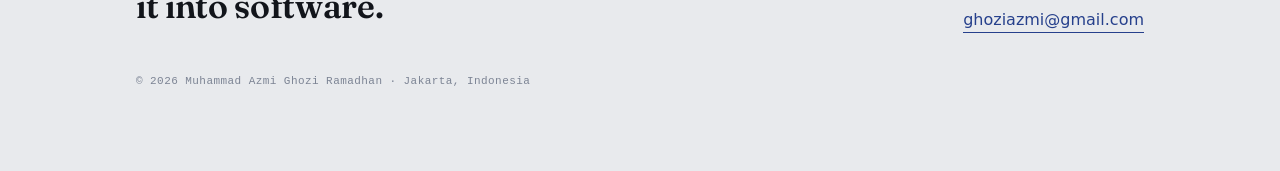
==== commit 580f5e95: "Homepage: Instagram-style screenshot carousels, tech-stack logos, contact tidy-up - Turn each flagsh" ====
--- a/index.html
+++ b/index.html
@@ -134,6 +134,27 @@
   .frame{transition:transform .3s cubic-bezier(.2,.7,.2,1), box-shadow .3s}
   .flagship:hover .frame{transform:translateY(-4px); box-shadow:0 1px 0 var(--line), 0 34px 62px -30px rgba(15,20,35,.45)}
 
+  /* carousel */
+  .carousel .viewport{position:relative; overflow:hidden; border-radius:2px}
+  .carousel .track{display:flex; transition:transform .42s cubic-bezier(.2,.7,.2,1); touch-action:pan-y}
+  .carousel .track img{flex:0 0 100%; width:100%; height:auto; display:block; border-radius:2px}
+  .carousel .cnav{position:absolute; top:50%; transform:translateY(-50%); width:32px; height:32px; border-radius:50%;
+    border:1px solid var(--line); background:var(--paper); color:var(--ink-2); cursor:pointer; font-size:17px; line-height:1;
+    display:flex; align-items:center; justify-content:center; opacity:.85; transition:opacity .15s, border-color .15s, color .15s; z-index:2}
+  .carousel .cnav:hover{opacity:1; border-color:var(--accent); color:var(--accent)}
+  .carousel .cnav.prev{left:8px} .carousel .cnav.next{right:8px}
+  .carousel .ccap{font-family:var(--mono); font-size:11px; color:var(--ink-3); padding:11px 4px 0; letter-spacing:.02em; text-align:left; min-height:14px}
+  .carousel .dots{display:flex; gap:7px; justify-content:center; padding:12px 0 2px}
+  .carousel .dots button{width:7px; height:7px; padding:0; border:0; border-radius:50%; background:var(--line); cursor:pointer; transition:width .2s, background .2s}
+  .carousel .dots button[aria-selected="true"]{background:var(--accent); width:20px; border-radius:4px}
+  @media (prefers-reduced-motion:reduce){.carousel .track{transition:none}}
+
+  /* tech logos */
+  .skills span{display:inline-flex; align-items:center; gap:8px}
+  .skills span svg{width:15px; height:15px; fill:currentColor; flex:none}
+  .skills span{transition:color .15s, border-color .15s}
+  .skills span:hover{border-color:var(--accent); color:var(--accent)}
+
   .caps{display:grid; grid-template-columns:repeat(2,1fr); gap:1px; background:var(--line); border:1px solid var(--line); border-radius:4px; overflow:hidden}
   @media (max-width:680px){.caps{grid-template-columns:1fr}}
   .cap{background:var(--paper); padding:24px}
@@ -177,7 +198,6 @@
     <div class="links rise d3">
       <a class="key" href="mailto:ghoziazmi@gmail.com">Get in touch</a>
       <a href="https://github.com/gzviolet21" target="_blank" rel="noopener">GitHub ↗</a>
-      <a href="https://linkedin.com/in/ghoziazmi/" target="_blank" rel="noopener">LinkedIn ↗</a>
     </div>
   </header>
 
@@ -228,10 +248,18 @@
           <a class="demo-link" href="projects/caseforge/">Read the case study <span class="arw">→</span></a>
         </div>
       </div>
-      <figure class="frame fig">
+      <figure class="frame carousel fig" data-carousel tabindex="0" aria-label="CaseForge screenshots">
         <div class="bar"><i></i><i></i><i></i></div>
-        <img src="assets/caseforge.jpg" width="920" height="591" loading="lazy" alt="CaseForge assessment landing screen showing case setup and rotating case library" />
-        <figcaption>gzviolet21.github.io/caseforge</figcaption>
+        <div class="viewport">
+          <div class="track">
+            <img src="assets/caseforge.jpg" width="920" height="591" loading="lazy" data-cap="Candidate entry — timed simulation or practice mode" alt="CaseForge candidate landing screen with case setup and rotating case library" />
+            <img src="assets/caseforge-recruiter.jpg" width="1000" height="750" loading="lazy" data-cap="Recruiter review — capability profiles, cohort stats, integrity flags" alt="CaseForge recruiter review queue with candidate scores and a capability profile" />
+          </div>
+          <button type="button" class="cnav prev" aria-label="Previous screenshot">‹</button>
+          <button type="button" class="cnav next" aria-label="Next screenshot">›</button>
+        </div>
+        <figcaption class="ccap"></figcaption>
+        <div class="dots" role="tablist" aria-label="CaseForge slides"></div>
       </figure>
     </div>
 
@@ -254,14 +282,23 @@
           <a class="demo-link" href="projects/specflow/">Read the case study <span class="arw">→</span></a>
         </div>
       </div>
-      <figure class="frame fig">
+      <figure class="frame carousel fig" data-carousel tabindex="0" aria-label="SpecFlow screenshots">
         <div class="bar"><i></i><i></i><i></i></div>
-        <img src="assets/specflow.jpg" width="1100" height="752" loading="lazy" alt="SpecFlow document-control dashboard with submitted specs and QA review statuses" />
-        <figcaption>gzviolet21.github.io/specflow-demo</figcaption>
+        <div class="viewport">
+          <div class="track">
+            <img src="assets/specflow.jpg" width="1100" height="752" loading="lazy" data-cap="Production — submitted specs and where each stands with QA" alt="SpecFlow Production view listing submitted specs with status pills" />
+            <img src="assets/specflow-qa.jpg" width="1100" height="789" loading="lazy" data-cap="QA — incoming queue with automatic new-spec notifications" alt="SpecFlow QA queue with the notifications panel open" />
+          </div>
+          <button type="button" class="cnav prev" aria-label="Previous screenshot">‹</button>
+          <button type="button" class="cnav next" aria-label="Next screenshot">›</button>
+        </div>
+        <figcaption class="ccap"></figcaption>
+        <div class="dots" role="tablist" aria-label="SpecFlow slides"></div>
       </figure>
     </div>
 
     <div class="index reveal" style="margin-top:clamp(48px,7vw,84px)">
+      <!-- HIDDEN TEMPORARILY: Competency Assessment (Erajaya). To restore, delete this comment opener and its matching closer below.
       <div class="row">
         <div>
           <div class="rt">Competency Assessment Platform</div>
@@ -273,6 +310,7 @@
           <span class="rl muted">In production</span>
         </div>
       </div>
+      END HIDDEN -->
       <div class="row">
         <div>
           <div class="rt">Alumni LinkedIn Sync</div>
@@ -309,8 +347,18 @@
       <div class="cap"><b>Operations analytics</b><p>Forecasting, process analysis, and dashboards non-technical stakeholders actually use.</p></div>
     </div>
     <div class="skills">
-      <span>Python</span><span>TypeScript</span><span>Next.js / React</span><span>Supabase / PostgreSQL</span>
-      <span>Excel &amp; Power BI</span><span>KNIME</span><span>Playwright</span><span>Cloudflare / Vercel</span><span>Git &amp; CI</span>
+      <span><svg viewBox="0 0 24 24" aria-hidden="true"><path d="M14.25.18l.9.2.73.26.59.3.45.32.34.34.25.34.16.33.1.3.04.26.02.2-.01.13V8.5l-.05.63-.13.55-.21.46-.26.38-.3.31-.33.25-.35.19-.35.14-.33.1-.3.07-.26.04-.21.02H8.77l-.69.05-.59.14-.5.22-.41.27-.33.32-.27.35-.2.36-.15.37-.1.35-.07.32-.04.27-.02.21v3.06H3.17l-.21-.03-.28-.07-.32-.12-.35-.18-.36-.26-.36-.36-.35-.46-.32-.59-.28-.73-.21-.88-.14-1.05-.05-1.23.06-1.22.16-1.04.24-.87.32-.71.36-.57.4-.44.42-.33.42-.24.4-.16.36-.1.32-.05.24-.01h.16l.06.01h8.16v-.83H6.18l-.01-2.75-.02-.37.05-.34.11-.31.17-.28.25-.26.31-.23.38-.2.44-.18.51-.15.58-.12.64-.1.71-.06.77-.04.84-.02 1.27.05zm-6.3 1.98l-.23.33-.08.41.08.41.23.34.33.22.41.09.41-.09.33-.22.23-.34.08-.41-.08-.41-.23-.33-.33-.22-.41-.09-.41.09zm13.09 3.95l.28.06.32.12.35.18.36.27.36.35.35.47.32.59.28.73.21.88.14 1.04.05 1.23-.06 1.23-.16 1.04-.24.86-.32.71-.36.57-.4.45-.42.33-.42.24-.4.16-.36.09-.32.05-.24.02-.16-.01h-8.22v.82h5.84l.01 2.76.02.36-.05.34-.11.31-.17.29-.25.25-.31.24-.38.2-.44.17-.51.15-.58.13-.64.09-.71.07-.77.04-.84.01-1.27-.04-1.07-.14-.9-.2-.73-.25-.59-.3-.45-.33-.34-.34-.25-.34-.16-.33-.1-.3-.04-.25-.02-.2.01-.13v-5.34l.05-.64.13-.54.21-.46.26-.38.3-.32.33-.24.35-.2.35-.14.33-.1.3-.06.26-.04.21-.02.13-.01h5.84l.69-.05.59-.14.5-.21.41-.28.33-.32.27-.35.2-.36.15-.36.1-.35.07-.32.04-.28.02-.21V6.07h2.09l.14.01zm-6.47 14.25l-.23.33-.08.41.08.41.23.33.33.23.41.08.41-.08.33-.23.23-.33.08-.41-.08-.41-.23-.33-.33-.23-.41-.08-.41.08z"/></svg>Python</span>
+      <span><svg viewBox="0 0 24 24" aria-hidden="true"><path d="M1.125 0C.502 0 0 .502 0 1.125v21.75C0 23.498.502 24 1.125 24h21.75c.623 0 1.125-.502 1.125-1.125V1.125C24 .502 23.498 0 22.875 0zm17.363 9.75c.612 0 1.154.037 1.627.111a6.38 6.38 0 0 1 1.306.34v2.458a3.95 3.95 0 0 0-.643-.361 5.093 5.093 0 0 0-.717-.26 5.453 5.453 0 0 0-1.426-.2c-.3 0-.573.028-.819.086a2.1 2.1 0 0 0-.623.242c-.17.104-.3.229-.393.374a.888.888 0 0 0-.14.49c0 .196.053.373.156.529.104.156.252.304.443.444s.423.276.696.41c.273.135.582.274.926.416.47.197.892.407 1.266.628.374.222.695.473.963.753.268.279.472.598.614.957.142.359.214.776.214 1.253 0 .657-.125 1.21-.373 1.656a3.033 3.033 0 0 1-1.012 1.085 4.38 4.38 0 0 1-1.487.596c-.566.12-1.163.18-1.79.18a9.916 9.916 0 0 1-1.84-.164 5.544 5.544 0 0 1-1.512-.493v-2.63a5.033 5.033 0 0 0 3.237 1.2c.333 0 .624-.03.872-.09.249-.06.456-.144.623-.25.166-.108.29-.234.373-.38a1.023 1.023 0 0 0-.074-1.089 2.12 2.12 0 0 0-.537-.5 5.597 5.597 0 0 0-.807-.444 27.72 27.72 0 0 0-1.007-.436c-.918-.383-1.602-.852-2.053-1.405-.45-.553-.676-1.222-.676-2.005 0-.614.123-1.141.369-1.582.246-.441.58-.804 1.004-1.089a4.494 4.494 0 0 1 1.47-.629 7.536 7.536 0 0 1 1.77-.201zm-15.113.188h9.563v2.166H9.506v9.646H6.789v-9.646H3.375z"/></svg>TypeScript</span>
+      <span><svg viewBox="0 0 24 24" aria-hidden="true"><path d="M14.23 12.004a2.236 2.236 0 0 1-2.235 2.236 2.236 2.236 0 0 1-2.236-2.236 2.236 2.236 0 0 1 2.235-2.236 2.236 2.236 0 0 1 2.236 2.236zm2.648-10.69c-1.346 0-3.107.96-4.888 2.622-1.78-1.653-3.542-2.602-4.887-2.602-.41 0-.783.093-1.106.278-1.375.793-1.683 3.264-.973 6.365C1.98 8.917 0 10.42 0 12.004c0 1.59 1.99 3.097 5.043 4.03-.704 3.113-.39 5.588.988 6.38.32.187.69.275 1.102.275 1.345 0 3.107-.96 4.888-2.624 1.78 1.654 3.542 2.603 4.887 2.603.41 0 .783-.09 1.106-.275 1.374-.792 1.683-3.263.973-6.365C22.02 15.096 24 13.59 24 12.004c0-1.59-1.99-3.097-5.043-4.032.704-3.11.39-5.587-.988-6.38-.318-.184-.688-.277-1.092-.278zm-.005 1.09v.006c.225 0 .406.044.558.127.666.382.955 1.835.73 3.704-.054.46-.142.945-.25 1.44-.96-.236-2.006-.417-3.107-.534-.66-.905-1.345-1.727-2.035-2.447 1.592-1.48 3.087-2.292 4.105-2.295zm-9.77.02c1.012 0 2.514.808 4.11 2.28-.686.72-1.37 1.537-2.02 2.442-1.107.117-2.154.298-3.113.538-.112-.49-.195-.964-.254-1.42-.23-1.868.054-3.32.714-3.707.19-.09.4-.127.563-.132zm4.882 3.05c.455.468.91.992 1.36 1.564-.44-.02-.89-.034-1.345-.034-.46 0-.915.01-1.36.034.44-.572.895-1.096 1.345-1.565zM12 8.1c.74 0 1.477.034 2.202.093.406.582.802 1.203 1.183 1.86.372.64.71 1.29 1.018 1.946-.308.655-.646 1.31-1.013 1.95-.38.66-.773 1.288-1.18 1.87-.728.063-1.466.098-2.21.098-.74 0-1.477-.035-2.202-.093-.406-.582-.802-1.204-1.183-1.86-.372-.64-.71-1.29-1.018-1.946.303-.657.646-1.313 1.013-1.954.38-.66.773-1.286 1.18-1.868.728-.064 1.466-.098 2.21-.098zm-3.635.254c-.24.377-.48.763-.704 1.16-.225.39-.435.782-.635 1.174-.265-.656-.49-1.31-.676-1.947.64-.15 1.315-.283 2.015-.386zm7.26 0c.695.103 1.365.23 2.006.387-.18.632-.405 1.282-.66 1.933-.2-.39-.41-.783-.64-1.174-.225-.392-.465-.774-.705-1.146zm3.063.675c.484.15.944.317 1.375.498 1.732.74 2.852 1.708 2.852 2.476-.005.768-1.125 1.74-2.857 2.475-.42.18-.88.342-1.355.493-.28-.958-.646-1.956-1.1-2.98.45-1.017.81-2.01 1.085-2.964zm-13.395.004c.278.96.645 1.957 1.1 2.98-.45 1.017-.812 2.01-1.086 2.964-.484-.15-.944-.318-1.37-.5-1.732-.737-2.852-1.706-2.852-2.474 0-.768 1.12-1.742 2.852-2.476.42-.18.88-.342 1.356-.494zm11.678 4.28c.265.657.49 1.312.676 1.948-.64.157-1.316.29-2.016.39.24-.375.48-.762.705-1.158.225-.39.435-.788.636-1.18zm-9.945.02c.2.392.41.783.64 1.175.23.39.465.772.705 1.143-.695-.102-1.365-.23-2.006-.386.18-.63.406-1.282.66-1.933zM17.92 16.32c.112.493.2.968.254 1.423.23 1.868-.054 3.32-.714 3.708-.147.09-.338.128-.563.128-1.012 0-2.514-.807-4.11-2.28.686-.72 1.37-1.536 2.02-2.44 1.107-.118 2.154-.3 3.113-.54zm-11.83.01c.96.234 2.006.415 3.107.532.66.905 1.345 1.727 2.035 2.446-1.595 1.483-3.092 2.295-4.11 2.295-.22-.005-.406-.05-.553-.132-.666-.38-.955-1.834-.73-3.703.054-.46.142-.944.25-1.438zm4.56.64c.44.02.89.034 1.345.034.46 0 .915-.01 1.36-.034-.44.572-.895 1.095-1.345 1.565-.455-.47-.91-.993-1.36-1.565z"/></svg>React</span>
+      <span><svg viewBox="0 0 24 24" aria-hidden="true"><path d="M18.665 21.978C16.758 23.255 14.465 24 12 24 5.377 24 0 18.623 0 12S5.377 0 12 0s12 5.377 12 12c0 3.583-1.574 6.801-4.067 9.001L9.219 7.2H7.2v9.596h1.615V9.251l9.85 12.727Zm-3.332-8.533 1.6 2.061V7.2h-1.6v6.245Z"/></svg>Next.js</span>
+      <span><svg viewBox="0 0 24 24" aria-hidden="true"><path d="M11.998,24c-0.321,0-0.641-0.084-0.922-0.247l-2.936-1.737c-0.438-0.245-0.224-0.332-0.08-0.383 c0.585-0.203,0.703-0.25,1.328-0.604c0.065-0.037,0.151-0.023,0.218,0.017l2.256,1.339c0.082,0.045,0.197,0.045,0.272,0l8.795-5.076 c0.082-0.047,0.134-0.141,0.134-0.238V6.921c0-0.099-0.053-0.192-0.137-0.242l-8.791-5.072c-0.081-0.047-0.189-0.047-0.271,0 L3.075,6.68C2.99,6.729,2.936,6.825,2.936,6.921v10.15c0,0.097,0.054,0.189,0.139,0.235l2.409,1.392 c1.307,0.654,2.108-0.116,2.108-0.89V7.787c0-0.142,0.114-0.253,0.256-0.253h1.115c0.139,0,0.255,0.112,0.255,0.253v10.021 c0,1.745-0.95,2.745-2.604,2.745c-0.508,0-0.909,0-2.026-0.551L2.28,18.675c-0.57-0.329-0.922-0.945-0.922-1.604V6.921 c0-0.659,0.353-1.275,0.922-1.603l8.795-5.082c0.557-0.315,1.296-0.315,1.848,0l8.794,5.082c0.57,0.329,0.924,0.944,0.924,1.603 v10.15c0,0.659-0.354,1.273-0.924,1.604l-8.794,5.078C12.643,23.916,12.324,24,11.998,24z M19.099,13.993 c0-1.9-1.284-2.406-3.987-2.763c-2.731-0.361-3.009-0.548-3.009-1.187c0-0.528,0.235-1.233,2.258-1.233 c1.807,0,2.473,0.389,2.747,1.607c0.024,0.115,0.129,0.199,0.247,0.199h1.141c0.071,0,0.138-0.031,0.186-0.081 c0.048-0.054,0.074-0.123,0.067-0.196c-0.177-2.098-1.571-3.076-4.388-3.076c-2.508,0-4.004,1.058-4.004,2.833 c0,1.925,1.488,2.457,3.895,2.695c2.88,0.282,3.103,0.703,3.103,1.269c0,0.983-0.789,1.402-2.642,1.402 c-2.327,0-2.839-0.584-3.011-1.742c-0.02-0.124-0.126-0.215-0.253-0.215h-1.137c-0.141,0-0.254,0.112-0.254,0.253 c0,1.482,0.806,3.248,4.655,3.248C17.501,17.007,19.099,15.91,19.099,13.993z"/></svg>Node.js</span>
+      <span><svg viewBox="0 0 24 24" aria-hidden="true"><path d="M11.9 1.036c-.015-.986-1.26-1.41-1.874-.637L.764 12.05C-.33 13.427.65 15.455 2.409 15.455h9.579l.113 7.51c.014.985 1.259 1.408 1.873.636l9.262-11.653c1.093-1.375.113-3.403-1.645-3.403h-9.642z"/></svg>Supabase</span>
+      <span><svg viewBox="0 0 24 24" aria-hidden="true"><path d="M23.5594 14.7228a.5269.5269 0 0 0-.0563-.1191c-.139-.2632-.4768-.3418-1.0074-.2321-1.6533.3411-2.2935.1312-2.5256-.0191 1.342-2.0482 2.445-4.522 3.0411-6.8297.2714-1.0507.7982-3.5237.1222-4.7316a1.5641 1.5641 0 0 0-.1509-.235C21.6931.9086 19.8007.0248 17.5099.0005c-1.4947-.0158-2.7705.3461-3.1161.4794a9.449 9.449 0 0 0-.5159-.0816 8.044 8.044 0 0 0-1.3114-.1278c-1.1822-.0184-2.2038.2642-3.0498.8406-.8573-.3211-4.7888-1.645-7.2219.0788C.9359 2.1526.3086 3.8733.4302 6.3043c.0409.818.5069 3.334 1.2423 5.7436.4598 1.5065.9387 2.7019 1.4334 3.582.553.9942 1.1259 1.5933 1.7143 1.7895.4474.1491 1.1327.1441 1.8581-.7279.8012-.9635 1.5903-1.8258 1.9446-2.2069.4351.2355.9064.3625 1.39.3772a.0569.0569 0 0 0 .0004.0041 11.0312 11.0312 0 0 0-.2472.3054c-.3389.4302-.4094.5197-1.5002.7443-.3102.064-1.1344.2339-1.1464.8115-.0025.1224.0329.2309.0919.3268.2269.4231.9216.6097 1.015.6331 1.3345.3335 2.5044.092 3.3714-.6787-.017 2.231.0775 4.4174.3454 5.0874.2212.5529.7618 1.9045 2.4692 1.9043.2505 0 .5263-.0291.8296-.0941 1.7819-.3821 2.5557-1.1696 2.855-2.9059.1503-.8707.4016-2.8753.5388-4.1012.0169-.0703.0357-.1207.057-.1362.0007-.0005.0697-.0471.4272.0307a.3673.3673 0 0 0 .0443.0068l.2539.0223.0149.001c.8468.0384 1.9114-.1426 2.5312-.4308.6438-.2988 1.8057-1.0323 1.5951-1.6698zM2.371 11.8765c-.7435-2.4358-1.1779-4.8851-1.2123-5.5719-.1086-2.1714.4171-3.6829 1.5623-4.4927 1.8367-1.2986 4.8398-.5408 6.108-.13-.0032.0032-.0066.0061-.0098.0094-2.0238 2.044-1.9758 5.536-1.9708 5.7495-.0002.0823.0066.1989.0162.3593.0348.5873.0996 1.6804-.0735 2.9184-.1609 1.1504.1937 2.2764.9728 3.0892.0806.0841.1648.1631.2518.2374-.3468.3714-1.1004 1.1926-1.9025 2.1576-.5677.6825-.9597.5517-1.0886.5087-.3919-.1307-.813-.5871-1.2381-1.3223-.4796-.839-.9635-2.0317-1.4155-3.5126zm6.0072 5.0871c-.1711-.0428-.3271-.1132-.4322-.1772.0889-.0394.2374-.0902.4833-.1409 1.2833-.2641 1.4815-.4506 1.9143-1.0002.0992-.126.2116-.2687.3673-.4426a.3549.3549 0 0 0 .0737-.1298c.1708-.1513.2724-.1099.4369-.0417.156.0646.3078.26.3695.4752.0291.1016.0619.2945-.0452.4444-.9043 1.2658-2.2216 1.2494-3.1676 1.0128zm2.094-3.988-.0525.141c-.133.3566-.2567.6881-.3334 1.003-.6674-.0021-1.3168-.2872-1.8105-.8024-.6279-.6551-.9131-1.5664-.7825-2.5004.1828-1.3079.1153-2.4468.079-3.0586-.005-.0857-.0095-.1607-.0122-.2199.2957-.2621 1.6659-.9962 2.6429-.7724.4459.1022.7176.4057.8305.928.5846 2.7038.0774 3.8307-.3302 4.7363-.084.1866-.1633.3629-.2311.5454zm7.3637 4.5725c-.0169.1768-.0358.376-.0618.5959l-.146.4383a.3547.3547 0 0 0-.0182.1077c-.0059.4747-.054.6489-.115.8693-.0634.2292-.1353.4891-.1794 1.0575-.11 1.4143-.8782 2.2267-2.4172 2.5565-1.5155.3251-1.7843-.4968-2.0212-1.2217a6.5824 6.5824 0 0 0-.0769-.2266c-.2154-.5858-.1911-1.4119-.1574-2.5551.0165-.5612-.0249-1.9013-.3302-2.6462.0044-.2932.0106-.5909.019-.8918a.3529.3529 0 0 0-.0153-.1126 1.4927 1.4927 0 0 0-.0439-.208c-.1226-.4283-.4213-.7866-.7797-.9351-.1424-.059-.4038-.1672-.7178-.0869.067-.276.1831-.5875.309-.9249l.0529-.142c.0595-.16.134-.3257.213-.5012.4265-.9476 1.0106-2.2453.3766-5.1772-.2374-1.0981-1.0304-1.6343-2.2324-1.5098-.7207.0746-1.3799.3654-1.7088.5321a5.6716 5.6716 0 0 0-.1958.1041c.0918-1.1064.4386-3.1741 1.7357-4.4823a4.0306 4.0306 0 0 1 .3033-.276.3532.3532 0 0 0 .1447-.0644c.7524-.5706 1.6945-.8506 2.802-.8325.4091.0067.8017.0339 1.1742.081 1.939.3544 3.2439 1.4468 4.0359 2.3827.8143.9623 1.2552 1.9315 1.4312 2.4543-1.3232-.1346-2.2234.1268-2.6797.779-.9926 1.4189.543 4.1729 1.2811 5.4964.1353.2426.2522.4522.2889.5413.2403.5825.5515.9713.7787 1.2552.0696.087.1372.1714.1885.245-.4008.1155-1.1208.3825-1.0552 1.717-.0123.1563-.0423.4469-.0834.8148-.0461.2077-.0702.4603-.0994.7662zm.8905-1.6211c-.0405-.8316.2691-.9185.5967-1.0105a2.8566 2.8566 0 0 0 .135-.0406 1.202 1.202 0 0 0 .1342.103c.5703.3765 1.5823.4213 3.0068.1344-.2016.1769-.5189.3994-.9533.6011-.4098.1903-1.0957.333-1.7473.3636-.7197.0336-1.0859-.0807-1.1721-.151zm.5695-9.2712c-.0059.3508-.0542.6692-.1054 1.0017-.055.3576-.112.7274-.1264 1.1762-.0142.4368.0404.8909.0932 1.3301.1066.887.216 1.8003-.2075 2.7014a3.5272 3.5272 0 0 1-.1876-.3856c-.0527-.1276-.1669-.3326-.3251-.6162-.6156-1.1041-2.0574-3.6896-1.3193-4.7446.3795-.5427 1.3408-.5661 2.1781-.463zm.2284 7.0137a12.3762 12.3762 0 0 0-.0853-.1074l-.0355-.0444c.7262-1.1995.5842-2.3862.4578-3.4385-.0519-.4318-.1009-.8396-.0885-1.2226.0129-.4061.0666-.7543.1185-1.0911.0639-.415.1288-.8443.1109-1.3505.0134-.0531.0188-.1158.0118-.1902-.0457-.4855-.5999-1.938-1.7294-3.253-.6076-.7073-1.4896-1.4972-2.6889-2.0395.5251-.1066 1.2328-.2035 2.0244-.1859 2.0515.0456 3.6746.8135 4.8242 2.2824a.908.908 0 0 1 .0667.1002c.7231 1.3556-.2762 6.2751-2.9867 10.5405zm-8.8166-6.1162c-.025.1794-.3089.4225-.6211.4225a.5821.5821 0 0 1-.0809-.0056c-.1873-.026-.3765-.144-.5059-.3156-.0458-.0605-.1203-.178-.1055-.2844.0055-.0401.0261-.0985.0925-.1488.1182-.0894.3518-.1226.6096-.0867.3163.0441.6426.1938.6113.4186zm7.9305-.4114c.0111.0792-.049.201-.1531.3102-.0683.0717-.212.1961-.4079.2232a.5456.5456 0 0 1-.075.0052c-.2935 0-.5414-.2344-.5607-.3717-.024-.1765.2641-.3106.5611-.352.297-.0414.6111.0088.6356.1851z"/></svg>PostgreSQL</span>
+      <span><svg viewBox="0 0 24 24" aria-hidden="true"><path d="M12.001,4.8c-3.2,0-5.2,1.6-6,4.8c1.2-1.6,2.6-2.2,4.2-1.8c0.913,0.228,1.565,0.89,2.288,1.624 C13.666,10.618,15.027,12,18.001,12c3.2,0,5.2-1.6,6-4.8c-1.2,1.6-2.6,2.2-4.2,1.8c-0.913-0.228-1.565-0.89-2.288-1.624 C16.337,6.182,14.976,4.8,12.001,4.8z M6.001,12c-3.2,0-5.2,1.6-6,4.8c1.2-1.6,2.6-2.2,4.2-1.8c0.913,0.228,1.565,0.89,2.288,1.624 c1.177,1.194,2.538,2.576,5.512,2.576c3.2,0,5.2-1.6,6-4.8c-1.2,1.6-2.6,2.2-4.2,1.8c-0.913-0.228-1.565-0.89-2.288-1.624 C10.337,13.382,8.976,12,6.001,12z"/></svg>Tailwind</span>
+      <span><svg viewBox="0 0 24 24" aria-hidden="true"><path d="M16.5088 16.8447c.1475-.5068.0908-.9707-.1553-1.3154-.2246-.3164-.6045-.499-1.0615-.5205l-8.6592-.1123a.1559.1559 0 0 1-.1333-.0713c-.0283-.042-.0351-.0986-.021-.1553.0278-.084.1123-.1484.2036-.1562l8.7359-.1123c1.0351-.0489 2.1601-.8868 2.5537-1.9136l.499-1.3013c.0215-.0561.0293-.1128.0147-.168-.5625-2.5463-2.835-4.4453-5.5499-4.4453-2.5039 0-4.6284 1.6177-5.3876 3.8614-.4927-.3658-1.1187-.5625-1.794-.499-1.2026.119-2.1665 1.083-2.2861 2.2856-.0283.31-.0069.6128.0635.894C1.5683 13.171 0 14.7754 0 16.752c0 .1748.0142.3515.0352.5273.0141.083.0844.1475.1689.1475h15.9814c.0909 0 .1758-.0645.2032-.1553l.12-.4268zm2.7568-5.5634c-.0771 0-.1611 0-.2383.0112-.0566 0-.1054.0415-.127.0976l-.3378 1.1744c-.1475.5068-.0918.9707.1543 1.3164.2256.3164.6055.498 1.0625.5195l1.8437.1133c.0557 0 .1055.0263.1329.0703.0283.043.0351.1074.0214.1562-.0283.084-.1132.1485-.204.1553l-1.921.1123c-1.041.0488-2.1582.8867-2.5527 1.914l-.1406.3585c-.0283.0713.0215.1416.0986.1416h6.5977c.0771 0 .1474-.0489.169-.126.1122-.4082.1757-.837.1757-1.2803 0-2.6025-2.125-4.727-4.7344-4.727"/></svg>Cloudflare</span>
+      <span><svg viewBox="0 0 24 24" aria-hidden="true"><path d="m12 1.608 12 20.784H0Z"/></svg>Vercel</span>
+      <span><svg viewBox="0 0 24 24" aria-hidden="true"><path d="M13.09 23.549a1.54 1.54 0 0 1-2.18 0L.451 13.089a1.54 1.54 0 0 1 0-2.179l7.191-7.19 2.733 2.733a1.85 1.85 0 0 0 .964 2.326v6.66a1.849 1.849 0 1 0 1.54 0V8.957l2.508 2.508a1.85 1.85 0 1 0 1.09-1.09l-2.634-2.634a1.85 1.85 0 0 0-2.378-2.377L8.73 2.63 10.91.451a1.54 1.54 0 0 1 2.179 0l10.459 10.46a1.54 1.54 0 0 1 0 2.179z"/></svg>Git</span>
+      <span><svg viewBox="0 0 24 24" aria-hidden="true"><path d="M16.922 0h2.623v18.104h-2.623zm-4.126 12.94h2.623v2.57h-2.623zm0-7.037h2.623v5.446h-2.623zm0 11.197h2.623v5.446h-2.623zM4.456 5.896h2.622V24H4.455zm4.213 2.559h2.623v2.57H8.67zm0 4.151h2.623v5.447H8.67zm0-11.187h2.623v5.446H8.67Z"/></svg>pandas</span>
     </div>
   </section>
 
@@ -325,5 +373,6 @@
 </div>
 <noscript><style>.reveal{opacity:1;transform:none}</style></noscript>
 <script src="/assets/reveal.js" defer></script>
+<script src="/assets/carousel.js" defer></script>
 </body>
 </html>
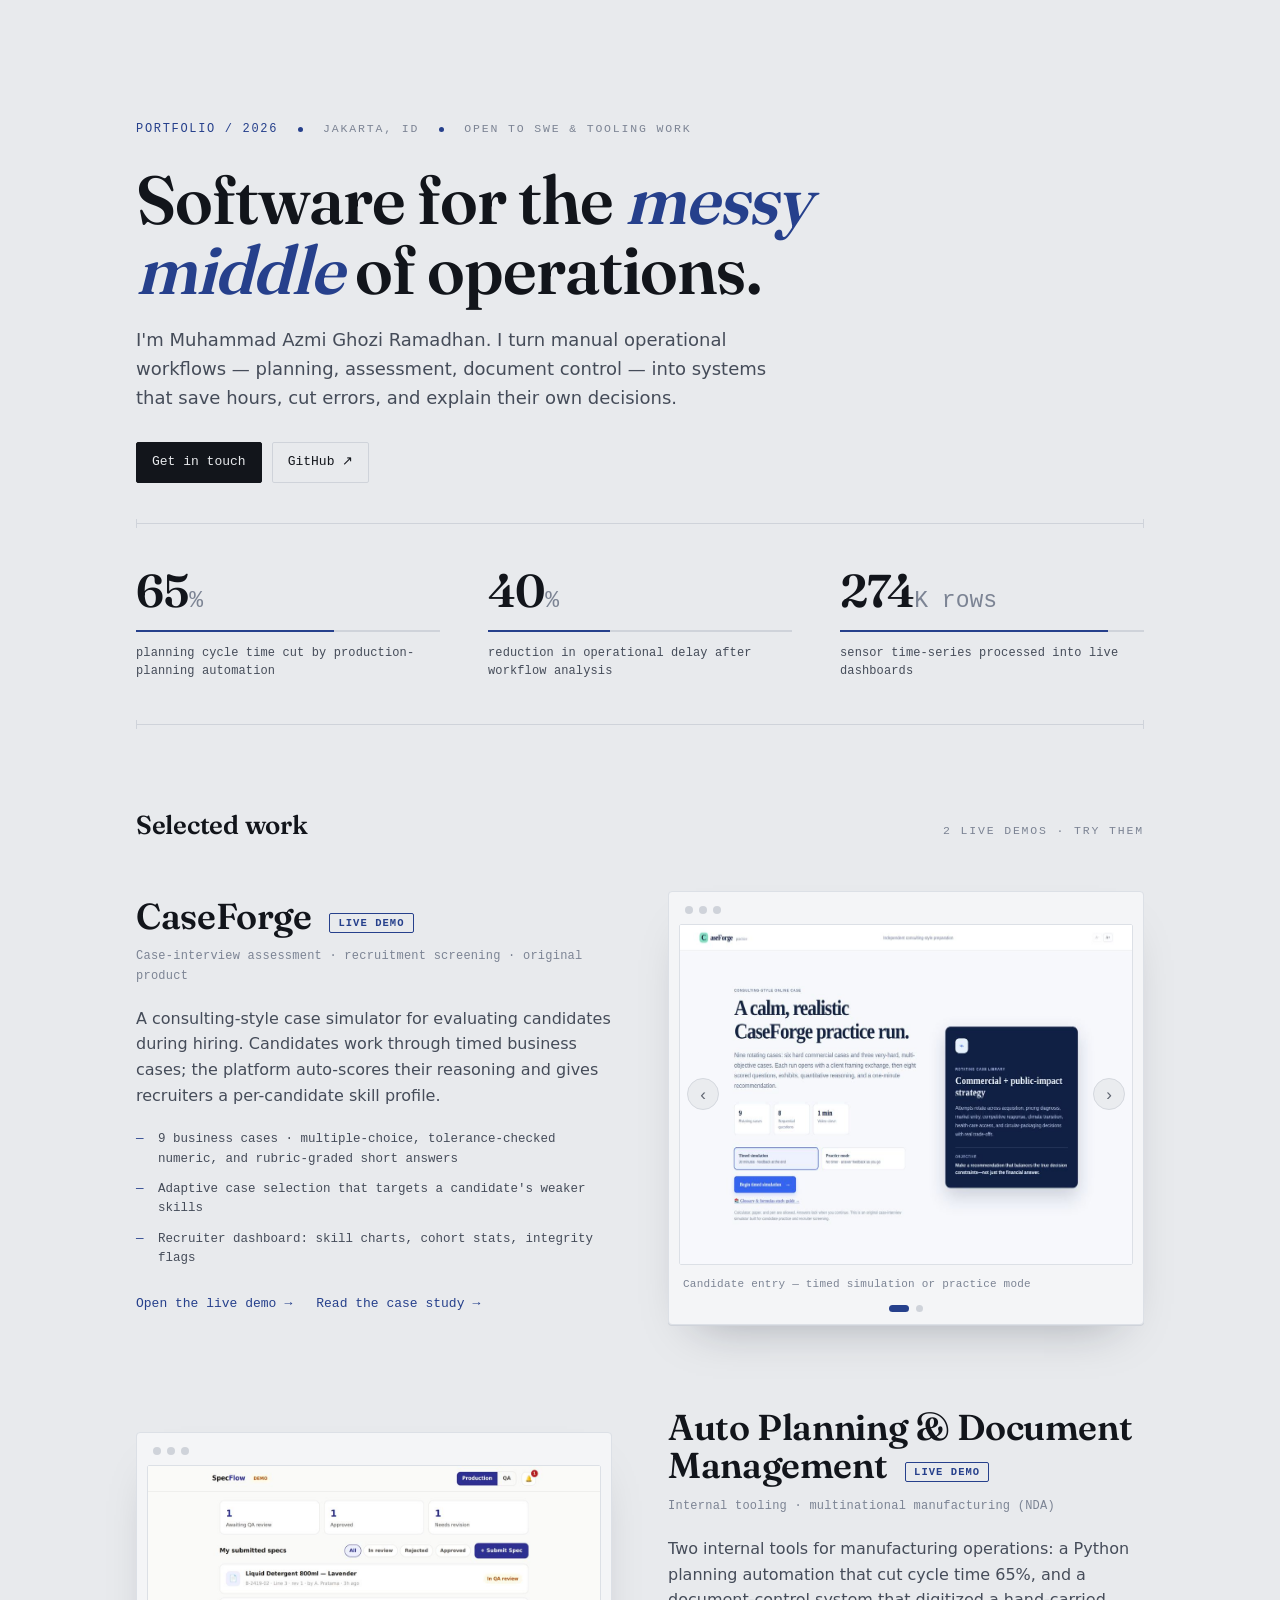
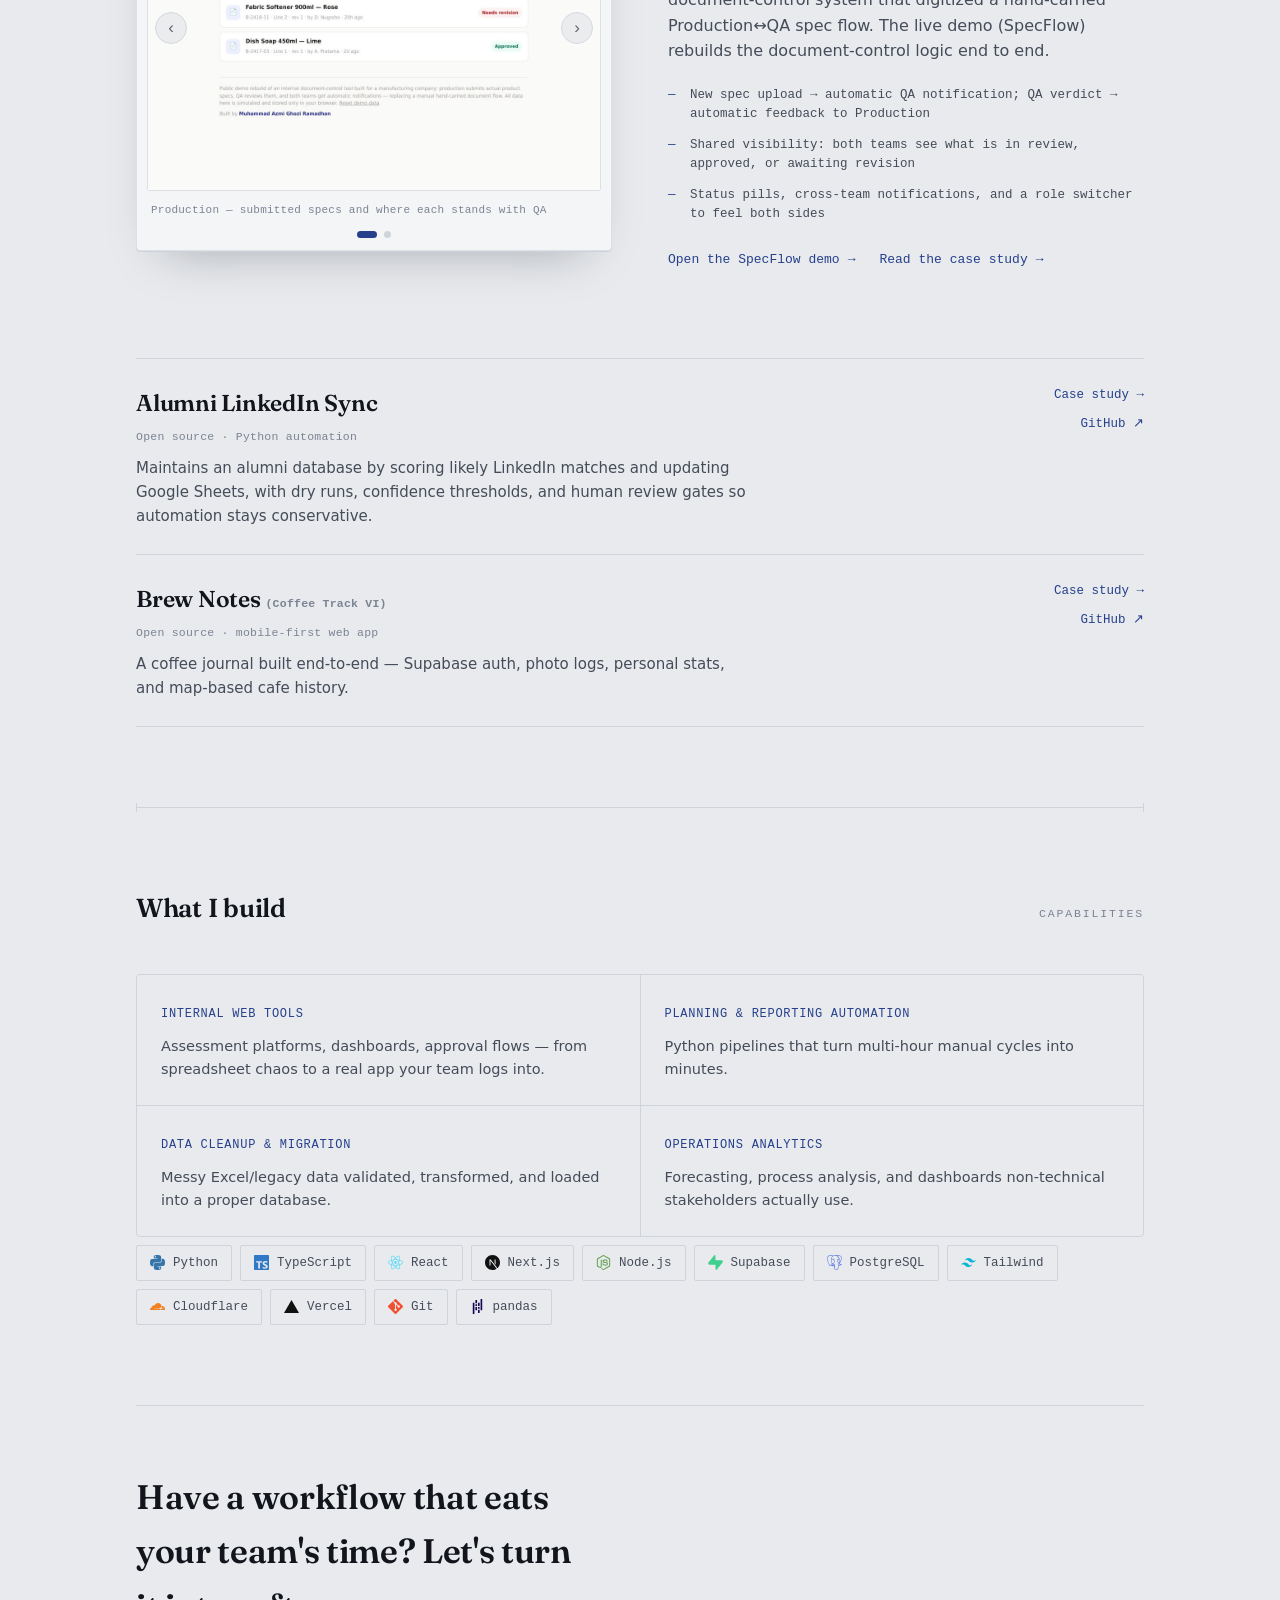
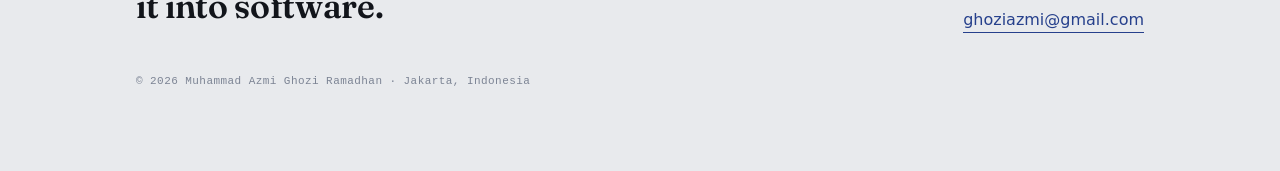
==== commit 213b2da5: "Tech-stack logos in brand colors, with dark-mode adaptation Color each brand logo its official hue; " ====
--- a/index.html
+++ b/index.html
@@ -151,9 +151,25 @@
 
   /* tech logos */
   .skills span{display:inline-flex; align-items:center; gap:8px}
-  .skills span svg{width:15px; height:15px; fill:currentColor; flex:none}
+  .skills span svg{width:15px; height:15px; flex:none}
   .skills span{transition:color .15s, border-color .15s}
-  .skills span:hover{border-color:var(--accent); color:var(--accent)}
+  .skills span:hover{border-color:var(--accent)}
+  /* brand logo colors */
+  .skills .logo-python{fill:#3776AB}
+  .skills .logo-typescript{fill:#3178C6}
+  .skills .logo-react{fill:#61DAFB}
+  .skills .logo-nextdotjs{fill:#111111}
+  .skills .logo-nodedotjs{fill:#5FA04E}
+  .skills .logo-supabase{fill:#3FCF8E}
+  .skills .logo-postgresql{fill:#4169E1}
+  .skills .logo-tailwindcss{fill:#06B6D4}
+  .skills .logo-cloudflare{fill:#F38020}
+  .skills .logo-vercel{fill:#111111}
+  .skills .logo-git{fill:#F05032}
+  .skills .logo-pandas{fill:#130654}
+  @media (prefers-color-scheme:dark){ .skills .logo-nextdotjs, .skills .logo-vercel, .skills .logo-pandas{fill:#EDEFF2} }
+  :root[data-theme="dark"] .logo-nextdotjs, :root[data-theme="dark"] .skills .logo-nextdotjs, :root[data-theme="dark"] .skills .logo-vercel, :root[data-theme="dark"] .skills .logo-pandas{fill:#EDEFF2}
+  :root[data-theme="light"] .skills .logo-nextdotjs, :root[data-theme="light"] .skills .logo-vercel, :root[data-theme="light"] .skills .logo-pandas{fill:#111111}
 
   .caps{display:grid; grid-template-columns:repeat(2,1fr); gap:1px; background:var(--line); border:1px solid var(--line); border-radius:4px; overflow:hidden}
   @media (max-width:680px){.caps{grid-template-columns:1fr}}
@@ -347,18 +363,18 @@
       <div class="cap"><b>Operations analytics</b><p>Forecasting, process analysis, and dashboards non-technical stakeholders actually use.</p></div>
     </div>
     <div class="skills">
-      <span><svg viewBox="0 0 24 24" aria-hidden="true"><path d="M14.25.18l.9.2.73.26.59.3.45.32.34.34.25.34.16.33.1.3.04.26.02.2-.01.13V8.5l-.05.63-.13.55-.21.46-.26.38-.3.31-.33.25-.35.19-.35.14-.33.1-.3.07-.26.04-.21.02H8.77l-.69.05-.59.14-.5.22-.41.27-.33.32-.27.35-.2.36-.15.37-.1.35-.07.32-.04.27-.02.21v3.06H3.17l-.21-.03-.28-.07-.32-.12-.35-.18-.36-.26-.36-.36-.35-.46-.32-.59-.28-.73-.21-.88-.14-1.05-.05-1.23.06-1.22.16-1.04.24-.87.32-.71.36-.57.4-.44.42-.33.42-.24.4-.16.36-.1.32-.05.24-.01h.16l.06.01h8.16v-.83H6.18l-.01-2.75-.02-.37.05-.34.11-.31.17-.28.25-.26.31-.23.38-.2.44-.18.51-.15.58-.12.64-.1.71-.06.77-.04.84-.02 1.27.05zm-6.3 1.98l-.23.33-.08.41.08.41.23.34.33.22.41.09.41-.09.33-.22.23-.34.08-.41-.08-.41-.23-.33-.33-.22-.41-.09-.41.09zm13.09 3.95l.28.06.32.12.35.18.36.27.36.35.35.47.32.59.28.73.21.88.14 1.04.05 1.23-.06 1.23-.16 1.04-.24.86-.32.71-.36.57-.4.45-.42.33-.42.24-.4.16-.36.09-.32.05-.24.02-.16-.01h-8.22v.82h5.84l.01 2.76.02.36-.05.34-.11.31-.17.29-.25.25-.31.24-.38.2-.44.17-.51.15-.58.13-.64.09-.71.07-.77.04-.84.01-1.27-.04-1.07-.14-.9-.2-.73-.25-.59-.3-.45-.33-.34-.34-.25-.34-.16-.33-.1-.3-.04-.25-.02-.2.01-.13v-5.34l.05-.64.13-.54.21-.46.26-.38.3-.32.33-.24.35-.2.35-.14.33-.1.3-.06.26-.04.21-.02.13-.01h5.84l.69-.05.59-.14.5-.21.41-.28.33-.32.27-.35.2-.36.15-.36.1-.35.07-.32.04-.28.02-.21V6.07h2.09l.14.01zm-6.47 14.25l-.23.33-.08.41.08.41.23.33.33.23.41.08.41-.08.33-.23.23-.33.08-.41-.08-.41-.23-.33-.33-.23-.41-.08-.41.08z"/></svg>Python</span>
-      <span><svg viewBox="0 0 24 24" aria-hidden="true"><path d="M1.125 0C.502 0 0 .502 0 1.125v21.75C0 23.498.502 24 1.125 24h21.75c.623 0 1.125-.502 1.125-1.125V1.125C24 .502 23.498 0 22.875 0zm17.363 9.75c.612 0 1.154.037 1.627.111a6.38 6.38 0 0 1 1.306.34v2.458a3.95 3.95 0 0 0-.643-.361 5.093 5.093 0 0 0-.717-.26 5.453 5.453 0 0 0-1.426-.2c-.3 0-.573.028-.819.086a2.1 2.1 0 0 0-.623.242c-.17.104-.3.229-.393.374a.888.888 0 0 0-.14.49c0 .196.053.373.156.529.104.156.252.304.443.444s.423.276.696.41c.273.135.582.274.926.416.47.197.892.407 1.266.628.374.222.695.473.963.753.268.279.472.598.614.957.142.359.214.776.214 1.253 0 .657-.125 1.21-.373 1.656a3.033 3.033 0 0 1-1.012 1.085 4.38 4.38 0 0 1-1.487.596c-.566.12-1.163.18-1.79.18a9.916 9.916 0 0 1-1.84-.164 5.544 5.544 0 0 1-1.512-.493v-2.63a5.033 5.033 0 0 0 3.237 1.2c.333 0 .624-.03.872-.09.249-.06.456-.144.623-.25.166-.108.29-.234.373-.38a1.023 1.023 0 0 0-.074-1.089 2.12 2.12 0 0 0-.537-.5 5.597 5.597 0 0 0-.807-.444 27.72 27.72 0 0 0-1.007-.436c-.918-.383-1.602-.852-2.053-1.405-.45-.553-.676-1.222-.676-2.005 0-.614.123-1.141.369-1.582.246-.441.58-.804 1.004-1.089a4.494 4.494 0 0 1 1.47-.629 7.536 7.536 0 0 1 1.77-.201zm-15.113.188h9.563v2.166H9.506v9.646H6.789v-9.646H3.375z"/></svg>TypeScript</span>
-      <span><svg viewBox="0 0 24 24" aria-hidden="true"><path d="M14.23 12.004a2.236 2.236 0 0 1-2.235 2.236 2.236 2.236 0 0 1-2.236-2.236 2.236 2.236 0 0 1 2.235-2.236 2.236 2.236 0 0 1 2.236 2.236zm2.648-10.69c-1.346 0-3.107.96-4.888 2.622-1.78-1.653-3.542-2.602-4.887-2.602-.41 0-.783.093-1.106.278-1.375.793-1.683 3.264-.973 6.365C1.98 8.917 0 10.42 0 12.004c0 1.59 1.99 3.097 5.043 4.03-.704 3.113-.39 5.588.988 6.38.32.187.69.275 1.102.275 1.345 0 3.107-.96 4.888-2.624 1.78 1.654 3.542 2.603 4.887 2.603.41 0 .783-.09 1.106-.275 1.374-.792 1.683-3.263.973-6.365C22.02 15.096 24 13.59 24 12.004c0-1.59-1.99-3.097-5.043-4.032.704-3.11.39-5.587-.988-6.38-.318-.184-.688-.277-1.092-.278zm-.005 1.09v.006c.225 0 .406.044.558.127.666.382.955 1.835.73 3.704-.054.46-.142.945-.25 1.44-.96-.236-2.006-.417-3.107-.534-.66-.905-1.345-1.727-2.035-2.447 1.592-1.48 3.087-2.292 4.105-2.295zm-9.77.02c1.012 0 2.514.808 4.11 2.28-.686.72-1.37 1.537-2.02 2.442-1.107.117-2.154.298-3.113.538-.112-.49-.195-.964-.254-1.42-.23-1.868.054-3.32.714-3.707.19-.09.4-.127.563-.132zm4.882 3.05c.455.468.91.992 1.36 1.564-.44-.02-.89-.034-1.345-.034-.46 0-.915.01-1.36.034.44-.572.895-1.096 1.345-1.565zM12 8.1c.74 0 1.477.034 2.202.093.406.582.802 1.203 1.183 1.86.372.64.71 1.29 1.018 1.946-.308.655-.646 1.31-1.013 1.95-.38.66-.773 1.288-1.18 1.87-.728.063-1.466.098-2.21.098-.74 0-1.477-.035-2.202-.093-.406-.582-.802-1.204-1.183-1.86-.372-.64-.71-1.29-1.018-1.946.303-.657.646-1.313 1.013-1.954.38-.66.773-1.286 1.18-1.868.728-.064 1.466-.098 2.21-.098zm-3.635.254c-.24.377-.48.763-.704 1.16-.225.39-.435.782-.635 1.174-.265-.656-.49-1.31-.676-1.947.64-.15 1.315-.283 2.015-.386zm7.26 0c.695.103 1.365.23 2.006.387-.18.632-.405 1.282-.66 1.933-.2-.39-.41-.783-.64-1.174-.225-.392-.465-.774-.705-1.146zm3.063.675c.484.15.944.317 1.375.498 1.732.74 2.852 1.708 2.852 2.476-.005.768-1.125 1.74-2.857 2.475-.42.18-.88.342-1.355.493-.28-.958-.646-1.956-1.1-2.98.45-1.017.81-2.01 1.085-2.964zm-13.395.004c.278.96.645 1.957 1.1 2.98-.45 1.017-.812 2.01-1.086 2.964-.484-.15-.944-.318-1.37-.5-1.732-.737-2.852-1.706-2.852-2.474 0-.768 1.12-1.742 2.852-2.476.42-.18.88-.342 1.356-.494zm11.678 4.28c.265.657.49 1.312.676 1.948-.64.157-1.316.29-2.016.39.24-.375.48-.762.705-1.158.225-.39.435-.788.636-1.18zm-9.945.02c.2.392.41.783.64 1.175.23.39.465.772.705 1.143-.695-.102-1.365-.23-2.006-.386.18-.63.406-1.282.66-1.933zM17.92 16.32c.112.493.2.968.254 1.423.23 1.868-.054 3.32-.714 3.708-.147.09-.338.128-.563.128-1.012 0-2.514-.807-4.11-2.28.686-.72 1.37-1.536 2.02-2.44 1.107-.118 2.154-.3 3.113-.54zm-11.83.01c.96.234 2.006.415 3.107.532.66.905 1.345 1.727 2.035 2.446-1.595 1.483-3.092 2.295-4.11 2.295-.22-.005-.406-.05-.553-.132-.666-.38-.955-1.834-.73-3.703.054-.46.142-.944.25-1.438zm4.56.64c.44.02.89.034 1.345.034.46 0 .915-.01 1.36-.034-.44.572-.895 1.095-1.345 1.565-.455-.47-.91-.993-1.36-1.565z"/></svg>React</span>
-      <span><svg viewBox="0 0 24 24" aria-hidden="true"><path d="M18.665 21.978C16.758 23.255 14.465 24 12 24 5.377 24 0 18.623 0 12S5.377 0 12 0s12 5.377 12 12c0 3.583-1.574 6.801-4.067 9.001L9.219 7.2H7.2v9.596h1.615V9.251l9.85 12.727Zm-3.332-8.533 1.6 2.061V7.2h-1.6v6.245Z"/></svg>Next.js</span>
-      <span><svg viewBox="0 0 24 24" aria-hidden="true"><path d="M11.998,24c-0.321,0-0.641-0.084-0.922-0.247l-2.936-1.737c-0.438-0.245-0.224-0.332-0.08-0.383 c0.585-0.203,0.703-0.25,1.328-0.604c0.065-0.037,0.151-0.023,0.218,0.017l2.256,1.339c0.082,0.045,0.197,0.045,0.272,0l8.795-5.076 c0.082-0.047,0.134-0.141,0.134-0.238V6.921c0-0.099-0.053-0.192-0.137-0.242l-8.791-5.072c-0.081-0.047-0.189-0.047-0.271,0 L3.075,6.68C2.99,6.729,2.936,6.825,2.936,6.921v10.15c0,0.097,0.054,0.189,0.139,0.235l2.409,1.392 c1.307,0.654,2.108-0.116,2.108-0.89V7.787c0-0.142,0.114-0.253,0.256-0.253h1.115c0.139,0,0.255,0.112,0.255,0.253v10.021 c0,1.745-0.95,2.745-2.604,2.745c-0.508,0-0.909,0-2.026-0.551L2.28,18.675c-0.57-0.329-0.922-0.945-0.922-1.604V6.921 c0-0.659,0.353-1.275,0.922-1.603l8.795-5.082c0.557-0.315,1.296-0.315,1.848,0l8.794,5.082c0.57,0.329,0.924,0.944,0.924,1.603 v10.15c0,0.659-0.354,1.273-0.924,1.604l-8.794,5.078C12.643,23.916,12.324,24,11.998,24z M19.099,13.993 c0-1.9-1.284-2.406-3.987-2.763c-2.731-0.361-3.009-0.548-3.009-1.187c0-0.528,0.235-1.233,2.258-1.233 c1.807,0,2.473,0.389,2.747,1.607c0.024,0.115,0.129,0.199,0.247,0.199h1.141c0.071,0,0.138-0.031,0.186-0.081 c0.048-0.054,0.074-0.123,0.067-0.196c-0.177-2.098-1.571-3.076-4.388-3.076c-2.508,0-4.004,1.058-4.004,2.833 c0,1.925,1.488,2.457,3.895,2.695c2.88,0.282,3.103,0.703,3.103,1.269c0,0.983-0.789,1.402-2.642,1.402 c-2.327,0-2.839-0.584-3.011-1.742c-0.02-0.124-0.126-0.215-0.253-0.215h-1.137c-0.141,0-0.254,0.112-0.254,0.253 c0,1.482,0.806,3.248,4.655,3.248C17.501,17.007,19.099,15.91,19.099,13.993z"/></svg>Node.js</span>
-      <span><svg viewBox="0 0 24 24" aria-hidden="true"><path d="M11.9 1.036c-.015-.986-1.26-1.41-1.874-.637L.764 12.05C-.33 13.427.65 15.455 2.409 15.455h9.579l.113 7.51c.014.985 1.259 1.408 1.873.636l9.262-11.653c1.093-1.375.113-3.403-1.645-3.403h-9.642z"/></svg>Supabase</span>
-      <span><svg viewBox="0 0 24 24" aria-hidden="true"><path d="M23.5594 14.7228a.5269.5269 0 0 0-.0563-.1191c-.139-.2632-.4768-.3418-1.0074-.2321-1.6533.3411-2.2935.1312-2.5256-.0191 1.342-2.0482 2.445-4.522 3.0411-6.8297.2714-1.0507.7982-3.5237.1222-4.7316a1.5641 1.5641 0 0 0-.1509-.235C21.6931.9086 19.8007.0248 17.5099.0005c-1.4947-.0158-2.7705.3461-3.1161.4794a9.449 9.449 0 0 0-.5159-.0816 8.044 8.044 0 0 0-1.3114-.1278c-1.1822-.0184-2.2038.2642-3.0498.8406-.8573-.3211-4.7888-1.645-7.2219.0788C.9359 2.1526.3086 3.8733.4302 6.3043c.0409.818.5069 3.334 1.2423 5.7436.4598 1.5065.9387 2.7019 1.4334 3.582.553.9942 1.1259 1.5933 1.7143 1.7895.4474.1491 1.1327.1441 1.8581-.7279.8012-.9635 1.5903-1.8258 1.9446-2.2069.4351.2355.9064.3625 1.39.3772a.0569.0569 0 0 0 .0004.0041 11.0312 11.0312 0 0 0-.2472.3054c-.3389.4302-.4094.5197-1.5002.7443-.3102.064-1.1344.2339-1.1464.8115-.0025.1224.0329.2309.0919.3268.2269.4231.9216.6097 1.015.6331 1.3345.3335 2.5044.092 3.3714-.6787-.017 2.231.0775 4.4174.3454 5.0874.2212.5529.7618 1.9045 2.4692 1.9043.2505 0 .5263-.0291.8296-.0941 1.7819-.3821 2.5557-1.1696 2.855-2.9059.1503-.8707.4016-2.8753.5388-4.1012.0169-.0703.0357-.1207.057-.1362.0007-.0005.0697-.0471.4272.0307a.3673.3673 0 0 0 .0443.0068l.2539.0223.0149.001c.8468.0384 1.9114-.1426 2.5312-.4308.6438-.2988 1.8057-1.0323 1.5951-1.6698zM2.371 11.8765c-.7435-2.4358-1.1779-4.8851-1.2123-5.5719-.1086-2.1714.4171-3.6829 1.5623-4.4927 1.8367-1.2986 4.8398-.5408 6.108-.13-.0032.0032-.0066.0061-.0098.0094-2.0238 2.044-1.9758 5.536-1.9708 5.7495-.0002.0823.0066.1989.0162.3593.0348.5873.0996 1.6804-.0735 2.9184-.1609 1.1504.1937 2.2764.9728 3.0892.0806.0841.1648.1631.2518.2374-.3468.3714-1.1004 1.1926-1.9025 2.1576-.5677.6825-.9597.5517-1.0886.5087-.3919-.1307-.813-.5871-1.2381-1.3223-.4796-.839-.9635-2.0317-1.4155-3.5126zm6.0072 5.0871c-.1711-.0428-.3271-.1132-.4322-.1772.0889-.0394.2374-.0902.4833-.1409 1.2833-.2641 1.4815-.4506 1.9143-1.0002.0992-.126.2116-.2687.3673-.4426a.3549.3549 0 0 0 .0737-.1298c.1708-.1513.2724-.1099.4369-.0417.156.0646.3078.26.3695.4752.0291.1016.0619.2945-.0452.4444-.9043 1.2658-2.2216 1.2494-3.1676 1.0128zm2.094-3.988-.0525.141c-.133.3566-.2567.6881-.3334 1.003-.6674-.0021-1.3168-.2872-1.8105-.8024-.6279-.6551-.9131-1.5664-.7825-2.5004.1828-1.3079.1153-2.4468.079-3.0586-.005-.0857-.0095-.1607-.0122-.2199.2957-.2621 1.6659-.9962 2.6429-.7724.4459.1022.7176.4057.8305.928.5846 2.7038.0774 3.8307-.3302 4.7363-.084.1866-.1633.3629-.2311.5454zm7.3637 4.5725c-.0169.1768-.0358.376-.0618.5959l-.146.4383a.3547.3547 0 0 0-.0182.1077c-.0059.4747-.054.6489-.115.8693-.0634.2292-.1353.4891-.1794 1.0575-.11 1.4143-.8782 2.2267-2.4172 2.5565-1.5155.3251-1.7843-.4968-2.0212-1.2217a6.5824 6.5824 0 0 0-.0769-.2266c-.2154-.5858-.1911-1.4119-.1574-2.5551.0165-.5612-.0249-1.9013-.3302-2.6462.0044-.2932.0106-.5909.019-.8918a.3529.3529 0 0 0-.0153-.1126 1.4927 1.4927 0 0 0-.0439-.208c-.1226-.4283-.4213-.7866-.7797-.9351-.1424-.059-.4038-.1672-.7178-.0869.067-.276.1831-.5875.309-.9249l.0529-.142c.0595-.16.134-.3257.213-.5012.4265-.9476 1.0106-2.2453.3766-5.1772-.2374-1.0981-1.0304-1.6343-2.2324-1.5098-.7207.0746-1.3799.3654-1.7088.5321a5.6716 5.6716 0 0 0-.1958.1041c.0918-1.1064.4386-3.1741 1.7357-4.4823a4.0306 4.0306 0 0 1 .3033-.276.3532.3532 0 0 0 .1447-.0644c.7524-.5706 1.6945-.8506 2.802-.8325.4091.0067.8017.0339 1.1742.081 1.939.3544 3.2439 1.4468 4.0359 2.3827.8143.9623 1.2552 1.9315 1.4312 2.4543-1.3232-.1346-2.2234.1268-2.6797.779-.9926 1.4189.543 4.1729 1.2811 5.4964.1353.2426.2522.4522.2889.5413.2403.5825.5515.9713.7787 1.2552.0696.087.1372.1714.1885.245-.4008.1155-1.1208.3825-1.0552 1.717-.0123.1563-.0423.4469-.0834.8148-.0461.2077-.0702.4603-.0994.7662zm.8905-1.6211c-.0405-.8316.2691-.9185.5967-1.0105a2.8566 2.8566 0 0 0 .135-.0406 1.202 1.202 0 0 0 .1342.103c.5703.3765 1.5823.4213 3.0068.1344-.2016.1769-.5189.3994-.9533.6011-.4098.1903-1.0957.333-1.7473.3636-.7197.0336-1.0859-.0807-1.1721-.151zm.5695-9.2712c-.0059.3508-.0542.6692-.1054 1.0017-.055.3576-.112.7274-.1264 1.1762-.0142.4368.0404.8909.0932 1.3301.1066.887.216 1.8003-.2075 2.7014a3.5272 3.5272 0 0 1-.1876-.3856c-.0527-.1276-.1669-.3326-.3251-.6162-.6156-1.1041-2.0574-3.6896-1.3193-4.7446.3795-.5427 1.3408-.5661 2.1781-.463zm.2284 7.0137a12.3762 12.3762 0 0 0-.0853-.1074l-.0355-.0444c.7262-1.1995.5842-2.3862.4578-3.4385-.0519-.4318-.1009-.8396-.0885-1.2226.0129-.4061.0666-.7543.1185-1.0911.0639-.415.1288-.8443.1109-1.3505.0134-.0531.0188-.1158.0118-.1902-.0457-.4855-.5999-1.938-1.7294-3.253-.6076-.7073-1.4896-1.4972-2.6889-2.0395.5251-.1066 1.2328-.2035 2.0244-.1859 2.0515.0456 3.6746.8135 4.8242 2.2824a.908.908 0 0 1 .0667.1002c.7231 1.3556-.2762 6.2751-2.9867 10.5405zm-8.8166-6.1162c-.025.1794-.3089.4225-.6211.4225a.5821.5821 0 0 1-.0809-.0056c-.1873-.026-.3765-.144-.5059-.3156-.0458-.0605-.1203-.178-.1055-.2844.0055-.0401.0261-.0985.0925-.1488.1182-.0894.3518-.1226.6096-.0867.3163.0441.6426.1938.6113.4186zm7.9305-.4114c.0111.0792-.049.201-.1531.3102-.0683.0717-.212.1961-.4079.2232a.5456.5456 0 0 1-.075.0052c-.2935 0-.5414-.2344-.5607-.3717-.024-.1765.2641-.3106.5611-.352.297-.0414.6111.0088.6356.1851z"/></svg>PostgreSQL</span>
-      <span><svg viewBox="0 0 24 24" aria-hidden="true"><path d="M12.001,4.8c-3.2,0-5.2,1.6-6,4.8c1.2-1.6,2.6-2.2,4.2-1.8c0.913,0.228,1.565,0.89,2.288,1.624 C13.666,10.618,15.027,12,18.001,12c3.2,0,5.2-1.6,6-4.8c-1.2,1.6-2.6,2.2-4.2,1.8c-0.913-0.228-1.565-0.89-2.288-1.624 C16.337,6.182,14.976,4.8,12.001,4.8z M6.001,12c-3.2,0-5.2,1.6-6,4.8c1.2-1.6,2.6-2.2,4.2-1.8c0.913,0.228,1.565,0.89,2.288,1.624 c1.177,1.194,2.538,2.576,5.512,2.576c3.2,0,5.2-1.6,6-4.8c-1.2,1.6-2.6,2.2-4.2,1.8c-0.913-0.228-1.565-0.89-2.288-1.624 C10.337,13.382,8.976,12,6.001,12z"/></svg>Tailwind</span>
-      <span><svg viewBox="0 0 24 24" aria-hidden="true"><path d="M16.5088 16.8447c.1475-.5068.0908-.9707-.1553-1.3154-.2246-.3164-.6045-.499-1.0615-.5205l-8.6592-.1123a.1559.1559 0 0 1-.1333-.0713c-.0283-.042-.0351-.0986-.021-.1553.0278-.084.1123-.1484.2036-.1562l8.7359-.1123c1.0351-.0489 2.1601-.8868 2.5537-1.9136l.499-1.3013c.0215-.0561.0293-.1128.0147-.168-.5625-2.5463-2.835-4.4453-5.5499-4.4453-2.5039 0-4.6284 1.6177-5.3876 3.8614-.4927-.3658-1.1187-.5625-1.794-.499-1.2026.119-2.1665 1.083-2.2861 2.2856-.0283.31-.0069.6128.0635.894C1.5683 13.171 0 14.7754 0 16.752c0 .1748.0142.3515.0352.5273.0141.083.0844.1475.1689.1475h15.9814c.0909 0 .1758-.0645.2032-.1553l.12-.4268zm2.7568-5.5634c-.0771 0-.1611 0-.2383.0112-.0566 0-.1054.0415-.127.0976l-.3378 1.1744c-.1475.5068-.0918.9707.1543 1.3164.2256.3164.6055.498 1.0625.5195l1.8437.1133c.0557 0 .1055.0263.1329.0703.0283.043.0351.1074.0214.1562-.0283.084-.1132.1485-.204.1553l-1.921.1123c-1.041.0488-2.1582.8867-2.5527 1.914l-.1406.3585c-.0283.0713.0215.1416.0986.1416h6.5977c.0771 0 .1474-.0489.169-.126.1122-.4082.1757-.837.1757-1.2803 0-2.6025-2.125-4.727-4.7344-4.727"/></svg>Cloudflare</span>
-      <span><svg viewBox="0 0 24 24" aria-hidden="true"><path d="m12 1.608 12 20.784H0Z"/></svg>Vercel</span>
-      <span><svg viewBox="0 0 24 24" aria-hidden="true"><path d="M13.09 23.549a1.54 1.54 0 0 1-2.18 0L.451 13.089a1.54 1.54 0 0 1 0-2.179l7.191-7.19 2.733 2.733a1.85 1.85 0 0 0 .964 2.326v6.66a1.849 1.849 0 1 0 1.54 0V8.957l2.508 2.508a1.85 1.85 0 1 0 1.09-1.09l-2.634-2.634a1.85 1.85 0 0 0-2.378-2.377L8.73 2.63 10.91.451a1.54 1.54 0 0 1 2.179 0l10.459 10.46a1.54 1.54 0 0 1 0 2.179z"/></svg>Git</span>
-      <span><svg viewBox="0 0 24 24" aria-hidden="true"><path d="M16.922 0h2.623v18.104h-2.623zm-4.126 12.94h2.623v2.57h-2.623zm0-7.037h2.623v5.446h-2.623zm0 11.197h2.623v5.446h-2.623zM4.456 5.896h2.622V24H4.455zm4.213 2.559h2.623v2.57H8.67zm0 4.151h2.623v5.447H8.67zm0-11.187h2.623v5.446H8.67Z"/></svg>pandas</span>
+      <span><svg class="logo-python" viewBox="0 0 24 24" aria-hidden="true"><path d="M14.25.18l.9.2.73.26.59.3.45.32.34.34.25.34.16.33.1.3.04.26.02.2-.01.13V8.5l-.05.63-.13.55-.21.46-.26.38-.3.31-.33.25-.35.19-.35.14-.33.1-.3.07-.26.04-.21.02H8.77l-.69.05-.59.14-.5.22-.41.27-.33.32-.27.35-.2.36-.15.37-.1.35-.07.32-.04.27-.02.21v3.06H3.17l-.21-.03-.28-.07-.32-.12-.35-.18-.36-.26-.36-.36-.35-.46-.32-.59-.28-.73-.21-.88-.14-1.05-.05-1.23.06-1.22.16-1.04.24-.87.32-.71.36-.57.4-.44.42-.33.42-.24.4-.16.36-.1.32-.05.24-.01h.16l.06.01h8.16v-.83H6.18l-.01-2.75-.02-.37.05-.34.11-.31.17-.28.25-.26.31-.23.38-.2.44-.18.51-.15.58-.12.64-.1.71-.06.77-.04.84-.02 1.27.05zm-6.3 1.98l-.23.33-.08.41.08.41.23.34.33.22.41.09.41-.09.33-.22.23-.34.08-.41-.08-.41-.23-.33-.33-.22-.41-.09-.41.09zm13.09 3.95l.28.06.32.12.35.18.36.27.36.35.35.47.32.59.28.73.21.88.14 1.04.05 1.23-.06 1.23-.16 1.04-.24.86-.32.71-.36.57-.4.45-.42.33-.42.24-.4.16-.36.09-.32.05-.24.02-.16-.01h-8.22v.82h5.84l.01 2.76.02.36-.05.34-.11.31-.17.29-.25.25-.31.24-.38.2-.44.17-.51.15-.58.13-.64.09-.71.07-.77.04-.84.01-1.27-.04-1.07-.14-.9-.2-.73-.25-.59-.3-.45-.33-.34-.34-.25-.34-.16-.33-.1-.3-.04-.25-.02-.2.01-.13v-5.34l.05-.64.13-.54.21-.46.26-.38.3-.32.33-.24.35-.2.35-.14.33-.1.3-.06.26-.04.21-.02.13-.01h5.84l.69-.05.59-.14.5-.21.41-.28.33-.32.27-.35.2-.36.15-.36.1-.35.07-.32.04-.28.02-.21V6.07h2.09l.14.01zm-6.47 14.25l-.23.33-.08.41.08.41.23.33.33.23.41.08.41-.08.33-.23.23-.33.08-.41-.08-.41-.23-.33-.33-.23-.41-.08-.41.08z"/></svg>Python</span>
+      <span><svg class="logo-typescript" viewBox="0 0 24 24" aria-hidden="true"><path d="M1.125 0C.502 0 0 .502 0 1.125v21.75C0 23.498.502 24 1.125 24h21.75c.623 0 1.125-.502 1.125-1.125V1.125C24 .502 23.498 0 22.875 0zm17.363 9.75c.612 0 1.154.037 1.627.111a6.38 6.38 0 0 1 1.306.34v2.458a3.95 3.95 0 0 0-.643-.361 5.093 5.093 0 0 0-.717-.26 5.453 5.453 0 0 0-1.426-.2c-.3 0-.573.028-.819.086a2.1 2.1 0 0 0-.623.242c-.17.104-.3.229-.393.374a.888.888 0 0 0-.14.49c0 .196.053.373.156.529.104.156.252.304.443.444s.423.276.696.41c.273.135.582.274.926.416.47.197.892.407 1.266.628.374.222.695.473.963.753.268.279.472.598.614.957.142.359.214.776.214 1.253 0 .657-.125 1.21-.373 1.656a3.033 3.033 0 0 1-1.012 1.085 4.38 4.38 0 0 1-1.487.596c-.566.12-1.163.18-1.79.18a9.916 9.916 0 0 1-1.84-.164 5.544 5.544 0 0 1-1.512-.493v-2.63a5.033 5.033 0 0 0 3.237 1.2c.333 0 .624-.03.872-.09.249-.06.456-.144.623-.25.166-.108.29-.234.373-.38a1.023 1.023 0 0 0-.074-1.089 2.12 2.12 0 0 0-.537-.5 5.597 5.597 0 0 0-.807-.444 27.72 27.72 0 0 0-1.007-.436c-.918-.383-1.602-.852-2.053-1.405-.45-.553-.676-1.222-.676-2.005 0-.614.123-1.141.369-1.582.246-.441.58-.804 1.004-1.089a4.494 4.494 0 0 1 1.47-.629 7.536 7.536 0 0 1 1.77-.201zm-15.113.188h9.563v2.166H9.506v9.646H6.789v-9.646H3.375z"/></svg>TypeScript</span>
+      <span><svg class="logo-react" viewBox="0 0 24 24" aria-hidden="true"><path d="M14.23 12.004a2.236 2.236 0 0 1-2.235 2.236 2.236 2.236 0 0 1-2.236-2.236 2.236 2.236 0 0 1 2.235-2.236 2.236 2.236 0 0 1 2.236 2.236zm2.648-10.69c-1.346 0-3.107.96-4.888 2.622-1.78-1.653-3.542-2.602-4.887-2.602-.41 0-.783.093-1.106.278-1.375.793-1.683 3.264-.973 6.365C1.98 8.917 0 10.42 0 12.004c0 1.59 1.99 3.097 5.043 4.03-.704 3.113-.39 5.588.988 6.38.32.187.69.275 1.102.275 1.345 0 3.107-.96 4.888-2.624 1.78 1.654 3.542 2.603 4.887 2.603.41 0 .783-.09 1.106-.275 1.374-.792 1.683-3.263.973-6.365C22.02 15.096 24 13.59 24 12.004c0-1.59-1.99-3.097-5.043-4.032.704-3.11.39-5.587-.988-6.38-.318-.184-.688-.277-1.092-.278zm-.005 1.09v.006c.225 0 .406.044.558.127.666.382.955 1.835.73 3.704-.054.46-.142.945-.25 1.44-.96-.236-2.006-.417-3.107-.534-.66-.905-1.345-1.727-2.035-2.447 1.592-1.48 3.087-2.292 4.105-2.295zm-9.77.02c1.012 0 2.514.808 4.11 2.28-.686.72-1.37 1.537-2.02 2.442-1.107.117-2.154.298-3.113.538-.112-.49-.195-.964-.254-1.42-.23-1.868.054-3.32.714-3.707.19-.09.4-.127.563-.132zm4.882 3.05c.455.468.91.992 1.36 1.564-.44-.02-.89-.034-1.345-.034-.46 0-.915.01-1.36.034.44-.572.895-1.096 1.345-1.565zM12 8.1c.74 0 1.477.034 2.202.093.406.582.802 1.203 1.183 1.86.372.64.71 1.29 1.018 1.946-.308.655-.646 1.31-1.013 1.95-.38.66-.773 1.288-1.18 1.87-.728.063-1.466.098-2.21.098-.74 0-1.477-.035-2.202-.093-.406-.582-.802-1.204-1.183-1.86-.372-.64-.71-1.29-1.018-1.946.303-.657.646-1.313 1.013-1.954.38-.66.773-1.286 1.18-1.868.728-.064 1.466-.098 2.21-.098zm-3.635.254c-.24.377-.48.763-.704 1.16-.225.39-.435.782-.635 1.174-.265-.656-.49-1.31-.676-1.947.64-.15 1.315-.283 2.015-.386zm7.26 0c.695.103 1.365.23 2.006.387-.18.632-.405 1.282-.66 1.933-.2-.39-.41-.783-.64-1.174-.225-.392-.465-.774-.705-1.146zm3.063.675c.484.15.944.317 1.375.498 1.732.74 2.852 1.708 2.852 2.476-.005.768-1.125 1.74-2.857 2.475-.42.18-.88.342-1.355.493-.28-.958-.646-1.956-1.1-2.98.45-1.017.81-2.01 1.085-2.964zm-13.395.004c.278.96.645 1.957 1.1 2.98-.45 1.017-.812 2.01-1.086 2.964-.484-.15-.944-.318-1.37-.5-1.732-.737-2.852-1.706-2.852-2.474 0-.768 1.12-1.742 2.852-2.476.42-.18.88-.342 1.356-.494zm11.678 4.28c.265.657.49 1.312.676 1.948-.64.157-1.316.29-2.016.39.24-.375.48-.762.705-1.158.225-.39.435-.788.636-1.18zm-9.945.02c.2.392.41.783.64 1.175.23.39.465.772.705 1.143-.695-.102-1.365-.23-2.006-.386.18-.63.406-1.282.66-1.933zM17.92 16.32c.112.493.2.968.254 1.423.23 1.868-.054 3.32-.714 3.708-.147.09-.338.128-.563.128-1.012 0-2.514-.807-4.11-2.28.686-.72 1.37-1.536 2.02-2.44 1.107-.118 2.154-.3 3.113-.54zm-11.83.01c.96.234 2.006.415 3.107.532.66.905 1.345 1.727 2.035 2.446-1.595 1.483-3.092 2.295-4.11 2.295-.22-.005-.406-.05-.553-.132-.666-.38-.955-1.834-.73-3.703.054-.46.142-.944.25-1.438zm4.56.64c.44.02.89.034 1.345.034.46 0 .915-.01 1.36-.034-.44.572-.895 1.095-1.345 1.565-.455-.47-.91-.993-1.36-1.565z"/></svg>React</span>
+      <span><svg class="logo-nextdotjs" viewBox="0 0 24 24" aria-hidden="true"><path d="M18.665 21.978C16.758 23.255 14.465 24 12 24 5.377 24 0 18.623 0 12S5.377 0 12 0s12 5.377 12 12c0 3.583-1.574 6.801-4.067 9.001L9.219 7.2H7.2v9.596h1.615V9.251l9.85 12.727Zm-3.332-8.533 1.6 2.061V7.2h-1.6v6.245Z"/></svg>Next.js</span>
+      <span><svg class="logo-nodedotjs" viewBox="0 0 24 24" aria-hidden="true"><path d="M11.998,24c-0.321,0-0.641-0.084-0.922-0.247l-2.936-1.737c-0.438-0.245-0.224-0.332-0.08-0.383 c0.585-0.203,0.703-0.25,1.328-0.604c0.065-0.037,0.151-0.023,0.218,0.017l2.256,1.339c0.082,0.045,0.197,0.045,0.272,0l8.795-5.076 c0.082-0.047,0.134-0.141,0.134-0.238V6.921c0-0.099-0.053-0.192-0.137-0.242l-8.791-5.072c-0.081-0.047-0.189-0.047-0.271,0 L3.075,6.68C2.99,6.729,2.936,6.825,2.936,6.921v10.15c0,0.097,0.054,0.189,0.139,0.235l2.409,1.392 c1.307,0.654,2.108-0.116,2.108-0.89V7.787c0-0.142,0.114-0.253,0.256-0.253h1.115c0.139,0,0.255,0.112,0.255,0.253v10.021 c0,1.745-0.95,2.745-2.604,2.745c-0.508,0-0.909,0-2.026-0.551L2.28,18.675c-0.57-0.329-0.922-0.945-0.922-1.604V6.921 c0-0.659,0.353-1.275,0.922-1.603l8.795-5.082c0.557-0.315,1.296-0.315,1.848,0l8.794,5.082c0.57,0.329,0.924,0.944,0.924,1.603 v10.15c0,0.659-0.354,1.273-0.924,1.604l-8.794,5.078C12.643,23.916,12.324,24,11.998,24z M19.099,13.993 c0-1.9-1.284-2.406-3.987-2.763c-2.731-0.361-3.009-0.548-3.009-1.187c0-0.528,0.235-1.233,2.258-1.233 c1.807,0,2.473,0.389,2.747,1.607c0.024,0.115,0.129,0.199,0.247,0.199h1.141c0.071,0,0.138-0.031,0.186-0.081 c0.048-0.054,0.074-0.123,0.067-0.196c-0.177-2.098-1.571-3.076-4.388-3.076c-2.508,0-4.004,1.058-4.004,2.833 c0,1.925,1.488,2.457,3.895,2.695c2.88,0.282,3.103,0.703,3.103,1.269c0,0.983-0.789,1.402-2.642,1.402 c-2.327,0-2.839-0.584-3.011-1.742c-0.02-0.124-0.126-0.215-0.253-0.215h-1.137c-0.141,0-0.254,0.112-0.254,0.253 c0,1.482,0.806,3.248,4.655,3.248C17.501,17.007,19.099,15.91,19.099,13.993z"/></svg>Node.js</span>
+      <span><svg class="logo-supabase" viewBox="0 0 24 24" aria-hidden="true"><path d="M11.9 1.036c-.015-.986-1.26-1.41-1.874-.637L.764 12.05C-.33 13.427.65 15.455 2.409 15.455h9.579l.113 7.51c.014.985 1.259 1.408 1.873.636l9.262-11.653c1.093-1.375.113-3.403-1.645-3.403h-9.642z"/></svg>Supabase</span>
+      <span><svg class="logo-postgresql" viewBox="0 0 24 24" aria-hidden="true"><path d="M23.5594 14.7228a.5269.5269 0 0 0-.0563-.1191c-.139-.2632-.4768-.3418-1.0074-.2321-1.6533.3411-2.2935.1312-2.5256-.0191 1.342-2.0482 2.445-4.522 3.0411-6.8297.2714-1.0507.7982-3.5237.1222-4.7316a1.5641 1.5641 0 0 0-.1509-.235C21.6931.9086 19.8007.0248 17.5099.0005c-1.4947-.0158-2.7705.3461-3.1161.4794a9.449 9.449 0 0 0-.5159-.0816 8.044 8.044 0 0 0-1.3114-.1278c-1.1822-.0184-2.2038.2642-3.0498.8406-.8573-.3211-4.7888-1.645-7.2219.0788C.9359 2.1526.3086 3.8733.4302 6.3043c.0409.818.5069 3.334 1.2423 5.7436.4598 1.5065.9387 2.7019 1.4334 3.582.553.9942 1.1259 1.5933 1.7143 1.7895.4474.1491 1.1327.1441 1.8581-.7279.8012-.9635 1.5903-1.8258 1.9446-2.2069.4351.2355.9064.3625 1.39.3772a.0569.0569 0 0 0 .0004.0041 11.0312 11.0312 0 0 0-.2472.3054c-.3389.4302-.4094.5197-1.5002.7443-.3102.064-1.1344.2339-1.1464.8115-.0025.1224.0329.2309.0919.3268.2269.4231.9216.6097 1.015.6331 1.3345.3335 2.5044.092 3.3714-.6787-.017 2.231.0775 4.4174.3454 5.0874.2212.5529.7618 1.9045 2.4692 1.9043.2505 0 .5263-.0291.8296-.0941 1.7819-.3821 2.5557-1.1696 2.855-2.9059.1503-.8707.4016-2.8753.5388-4.1012.0169-.0703.0357-.1207.057-.1362.0007-.0005.0697-.0471.4272.0307a.3673.3673 0 0 0 .0443.0068l.2539.0223.0149.001c.8468.0384 1.9114-.1426 2.5312-.4308.6438-.2988 1.8057-1.0323 1.5951-1.6698zM2.371 11.8765c-.7435-2.4358-1.1779-4.8851-1.2123-5.5719-.1086-2.1714.4171-3.6829 1.5623-4.4927 1.8367-1.2986 4.8398-.5408 6.108-.13-.0032.0032-.0066.0061-.0098.0094-2.0238 2.044-1.9758 5.536-1.9708 5.7495-.0002.0823.0066.1989.0162.3593.0348.5873.0996 1.6804-.0735 2.9184-.1609 1.1504.1937 2.2764.9728 3.0892.0806.0841.1648.1631.2518.2374-.3468.3714-1.1004 1.1926-1.9025 2.1576-.5677.6825-.9597.5517-1.0886.5087-.3919-.1307-.813-.5871-1.2381-1.3223-.4796-.839-.9635-2.0317-1.4155-3.5126zm6.0072 5.0871c-.1711-.0428-.3271-.1132-.4322-.1772.0889-.0394.2374-.0902.4833-.1409 1.2833-.2641 1.4815-.4506 1.9143-1.0002.0992-.126.2116-.2687.3673-.4426a.3549.3549 0 0 0 .0737-.1298c.1708-.1513.2724-.1099.4369-.0417.156.0646.3078.26.3695.4752.0291.1016.0619.2945-.0452.4444-.9043 1.2658-2.2216 1.2494-3.1676 1.0128zm2.094-3.988-.0525.141c-.133.3566-.2567.6881-.3334 1.003-.6674-.0021-1.3168-.2872-1.8105-.8024-.6279-.6551-.9131-1.5664-.7825-2.5004.1828-1.3079.1153-2.4468.079-3.0586-.005-.0857-.0095-.1607-.0122-.2199.2957-.2621 1.6659-.9962 2.6429-.7724.4459.1022.7176.4057.8305.928.5846 2.7038.0774 3.8307-.3302 4.7363-.084.1866-.1633.3629-.2311.5454zm7.3637 4.5725c-.0169.1768-.0358.376-.0618.5959l-.146.4383a.3547.3547 0 0 0-.0182.1077c-.0059.4747-.054.6489-.115.8693-.0634.2292-.1353.4891-.1794 1.0575-.11 1.4143-.8782 2.2267-2.4172 2.5565-1.5155.3251-1.7843-.4968-2.0212-1.2217a6.5824 6.5824 0 0 0-.0769-.2266c-.2154-.5858-.1911-1.4119-.1574-2.5551.0165-.5612-.0249-1.9013-.3302-2.6462.0044-.2932.0106-.5909.019-.8918a.3529.3529 0 0 0-.0153-.1126 1.4927 1.4927 0 0 0-.0439-.208c-.1226-.4283-.4213-.7866-.7797-.9351-.1424-.059-.4038-.1672-.7178-.0869.067-.276.1831-.5875.309-.9249l.0529-.142c.0595-.16.134-.3257.213-.5012.4265-.9476 1.0106-2.2453.3766-5.1772-.2374-1.0981-1.0304-1.6343-2.2324-1.5098-.7207.0746-1.3799.3654-1.7088.5321a5.6716 5.6716 0 0 0-.1958.1041c.0918-1.1064.4386-3.1741 1.7357-4.4823a4.0306 4.0306 0 0 1 .3033-.276.3532.3532 0 0 0 .1447-.0644c.7524-.5706 1.6945-.8506 2.802-.8325.4091.0067.8017.0339 1.1742.081 1.939.3544 3.2439 1.4468 4.0359 2.3827.8143.9623 1.2552 1.9315 1.4312 2.4543-1.3232-.1346-2.2234.1268-2.6797.779-.9926 1.4189.543 4.1729 1.2811 5.4964.1353.2426.2522.4522.2889.5413.2403.5825.5515.9713.7787 1.2552.0696.087.1372.1714.1885.245-.4008.1155-1.1208.3825-1.0552 1.717-.0123.1563-.0423.4469-.0834.8148-.0461.2077-.0702.4603-.0994.7662zm.8905-1.6211c-.0405-.8316.2691-.9185.5967-1.0105a2.8566 2.8566 0 0 0 .135-.0406 1.202 1.202 0 0 0 .1342.103c.5703.3765 1.5823.4213 3.0068.1344-.2016.1769-.5189.3994-.9533.6011-.4098.1903-1.0957.333-1.7473.3636-.7197.0336-1.0859-.0807-1.1721-.151zm.5695-9.2712c-.0059.3508-.0542.6692-.1054 1.0017-.055.3576-.112.7274-.1264 1.1762-.0142.4368.0404.8909.0932 1.3301.1066.887.216 1.8003-.2075 2.7014a3.5272 3.5272 0 0 1-.1876-.3856c-.0527-.1276-.1669-.3326-.3251-.6162-.6156-1.1041-2.0574-3.6896-1.3193-4.7446.3795-.5427 1.3408-.5661 2.1781-.463zm.2284 7.0137a12.3762 12.3762 0 0 0-.0853-.1074l-.0355-.0444c.7262-1.1995.5842-2.3862.4578-3.4385-.0519-.4318-.1009-.8396-.0885-1.2226.0129-.4061.0666-.7543.1185-1.0911.0639-.415.1288-.8443.1109-1.3505.0134-.0531.0188-.1158.0118-.1902-.0457-.4855-.5999-1.938-1.7294-3.253-.6076-.7073-1.4896-1.4972-2.6889-2.0395.5251-.1066 1.2328-.2035 2.0244-.1859 2.0515.0456 3.6746.8135 4.8242 2.2824a.908.908 0 0 1 .0667.1002c.7231 1.3556-.2762 6.2751-2.9867 10.5405zm-8.8166-6.1162c-.025.1794-.3089.4225-.6211.4225a.5821.5821 0 0 1-.0809-.0056c-.1873-.026-.3765-.144-.5059-.3156-.0458-.0605-.1203-.178-.1055-.2844.0055-.0401.0261-.0985.0925-.1488.1182-.0894.3518-.1226.6096-.0867.3163.0441.6426.1938.6113.4186zm7.9305-.4114c.0111.0792-.049.201-.1531.3102-.0683.0717-.212.1961-.4079.2232a.5456.5456 0 0 1-.075.0052c-.2935 0-.5414-.2344-.5607-.3717-.024-.1765.2641-.3106.5611-.352.297-.0414.6111.0088.6356.1851z"/></svg>PostgreSQL</span>
+      <span><svg class="logo-tailwindcss" viewBox="0 0 24 24" aria-hidden="true"><path d="M12.001,4.8c-3.2,0-5.2,1.6-6,4.8c1.2-1.6,2.6-2.2,4.2-1.8c0.913,0.228,1.565,0.89,2.288,1.624 C13.666,10.618,15.027,12,18.001,12c3.2,0,5.2-1.6,6-4.8c-1.2,1.6-2.6,2.2-4.2,1.8c-0.913-0.228-1.565-0.89-2.288-1.624 C16.337,6.182,14.976,4.8,12.001,4.8z M6.001,12c-3.2,0-5.2,1.6-6,4.8c1.2-1.6,2.6-2.2,4.2-1.8c0.913,0.228,1.565,0.89,2.288,1.624 c1.177,1.194,2.538,2.576,5.512,2.576c3.2,0,5.2-1.6,6-4.8c-1.2,1.6-2.6,2.2-4.2,1.8c-0.913-0.228-1.565-0.89-2.288-1.624 C10.337,13.382,8.976,12,6.001,12z"/></svg>Tailwind</span>
+      <span><svg class="logo-cloudflare" viewBox="0 0 24 24" aria-hidden="true"><path d="M16.5088 16.8447c.1475-.5068.0908-.9707-.1553-1.3154-.2246-.3164-.6045-.499-1.0615-.5205l-8.6592-.1123a.1559.1559 0 0 1-.1333-.0713c-.0283-.042-.0351-.0986-.021-.1553.0278-.084.1123-.1484.2036-.1562l8.7359-.1123c1.0351-.0489 2.1601-.8868 2.5537-1.9136l.499-1.3013c.0215-.0561.0293-.1128.0147-.168-.5625-2.5463-2.835-4.4453-5.5499-4.4453-2.5039 0-4.6284 1.6177-5.3876 3.8614-.4927-.3658-1.1187-.5625-1.794-.499-1.2026.119-2.1665 1.083-2.2861 2.2856-.0283.31-.0069.6128.0635.894C1.5683 13.171 0 14.7754 0 16.752c0 .1748.0142.3515.0352.5273.0141.083.0844.1475.1689.1475h15.9814c.0909 0 .1758-.0645.2032-.1553l.12-.4268zm2.7568-5.5634c-.0771 0-.1611 0-.2383.0112-.0566 0-.1054.0415-.127.0976l-.3378 1.1744c-.1475.5068-.0918.9707.1543 1.3164.2256.3164.6055.498 1.0625.5195l1.8437.1133c.0557 0 .1055.0263.1329.0703.0283.043.0351.1074.0214.1562-.0283.084-.1132.1485-.204.1553l-1.921.1123c-1.041.0488-2.1582.8867-2.5527 1.914l-.1406.3585c-.0283.0713.0215.1416.0986.1416h6.5977c.0771 0 .1474-.0489.169-.126.1122-.4082.1757-.837.1757-1.2803 0-2.6025-2.125-4.727-4.7344-4.727"/></svg>Cloudflare</span>
+      <span><svg class="logo-vercel" viewBox="0 0 24 24" aria-hidden="true"><path d="m12 1.608 12 20.784H0Z"/></svg>Vercel</span>
+      <span><svg class="logo-git" viewBox="0 0 24 24" aria-hidden="true"><path d="M13.09 23.549a1.54 1.54 0 0 1-2.18 0L.451 13.089a1.54 1.54 0 0 1 0-2.179l7.191-7.19 2.733 2.733a1.85 1.85 0 0 0 .964 2.326v6.66a1.849 1.849 0 1 0 1.54 0V8.957l2.508 2.508a1.85 1.85 0 1 0 1.09-1.09l-2.634-2.634a1.85 1.85 0 0 0-2.378-2.377L8.73 2.63 10.91.451a1.54 1.54 0 0 1 2.179 0l10.459 10.46a1.54 1.54 0 0 1 0 2.179z"/></svg>Git</span>
+      <span><svg class="logo-pandas" viewBox="0 0 24 24" aria-hidden="true"><path d="M16.922 0h2.623v18.104h-2.623zm-4.126 12.94h2.623v2.57h-2.623zm0-7.037h2.623v5.446h-2.623zm0 11.197h2.623v5.446h-2.623zM4.456 5.896h2.622V24H4.455zm4.213 2.559h2.623v2.57H8.67zm0 4.151h2.623v5.447H8.67zm0-11.187h2.623v5.446H8.67Z"/></svg>pandas</span>
     </div>
   </section>
 
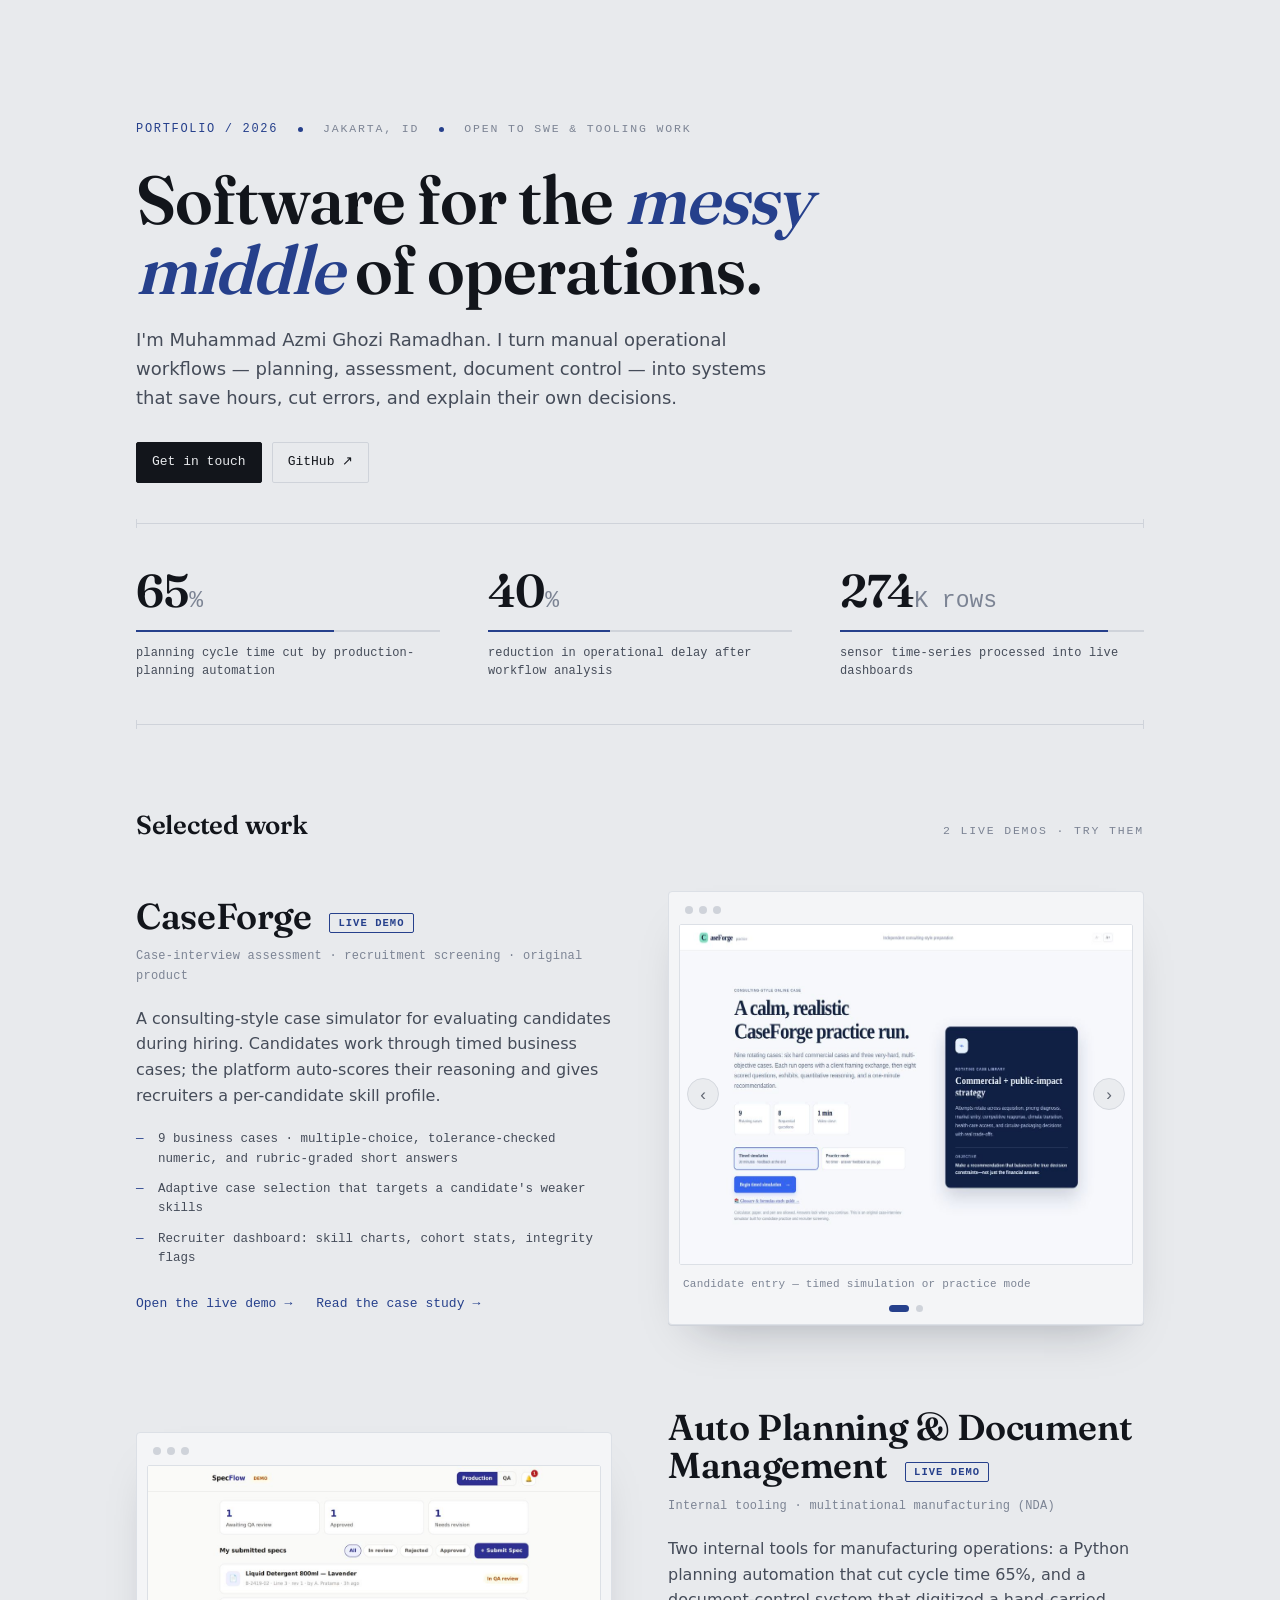
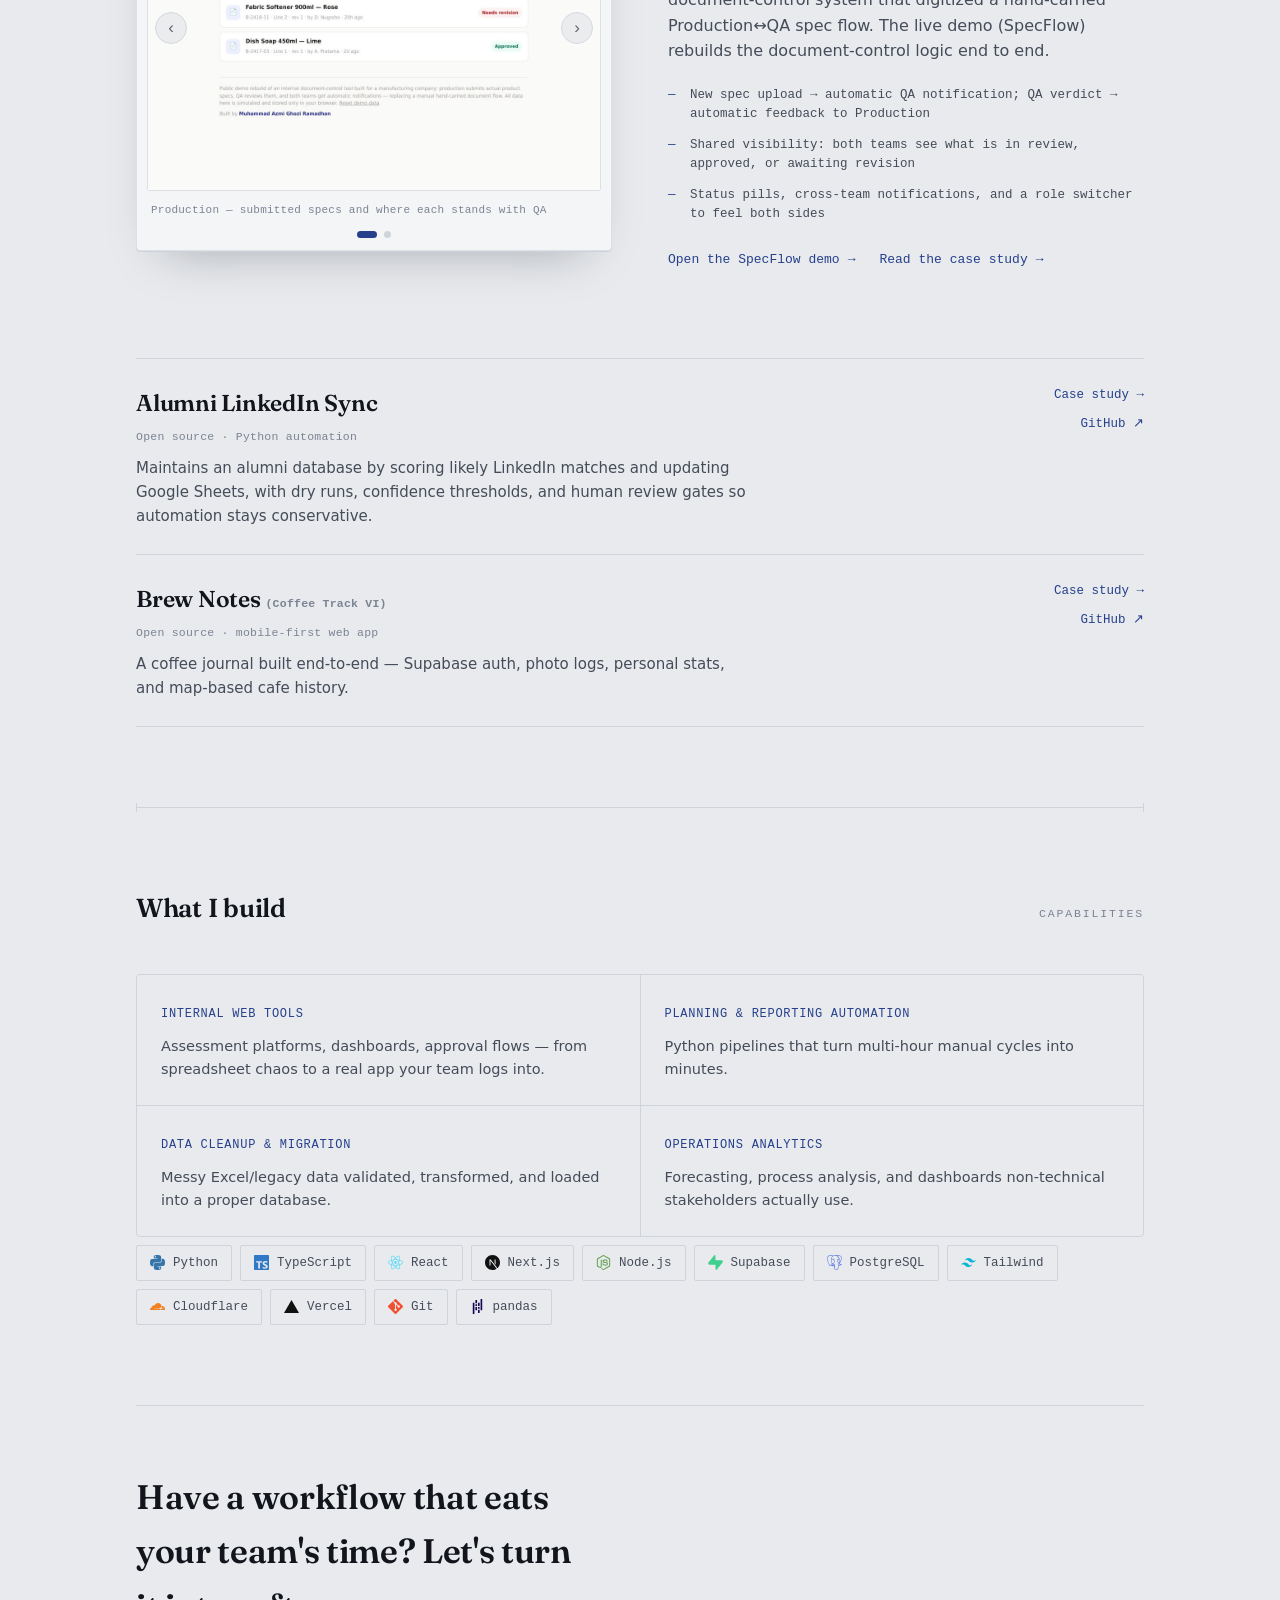
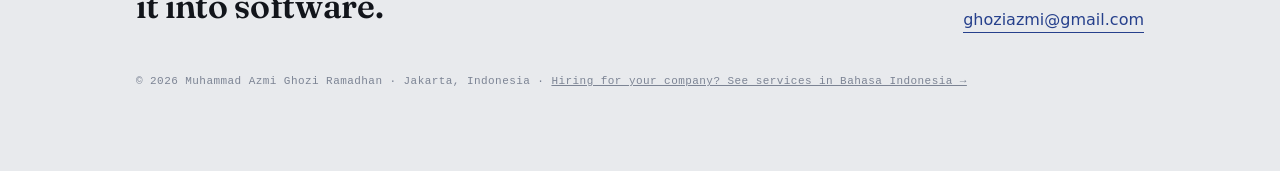
==== commit 1abaf966: "Add /jasa/ — client-facing services page in Bahasa Indonesia The SWE portfolio speaks to recruiters/" ====
--- a/index.html
+++ b/index.html
@@ -383,7 +383,7 @@
       <p class="big">Have a workflow that eats your team's time? Let's turn it into software.</p>
       <a class="mail" href="mailto:ghoziazmi@gmail.com">ghoziazmi@gmail.com</a>
     </div>
-    <p class="fine">© 2026 Muhammad Azmi Ghozi Ramadhan · Jakarta, Indonesia</p>
+    <p class="fine">© 2026 Muhammad Azmi Ghozi Ramadhan · Jakarta, Indonesia · <a href="/jasa/" style="color:inherit">Hiring for your company? See services in Bahasa Indonesia →</a></p>
   </footer>
 
 </div>
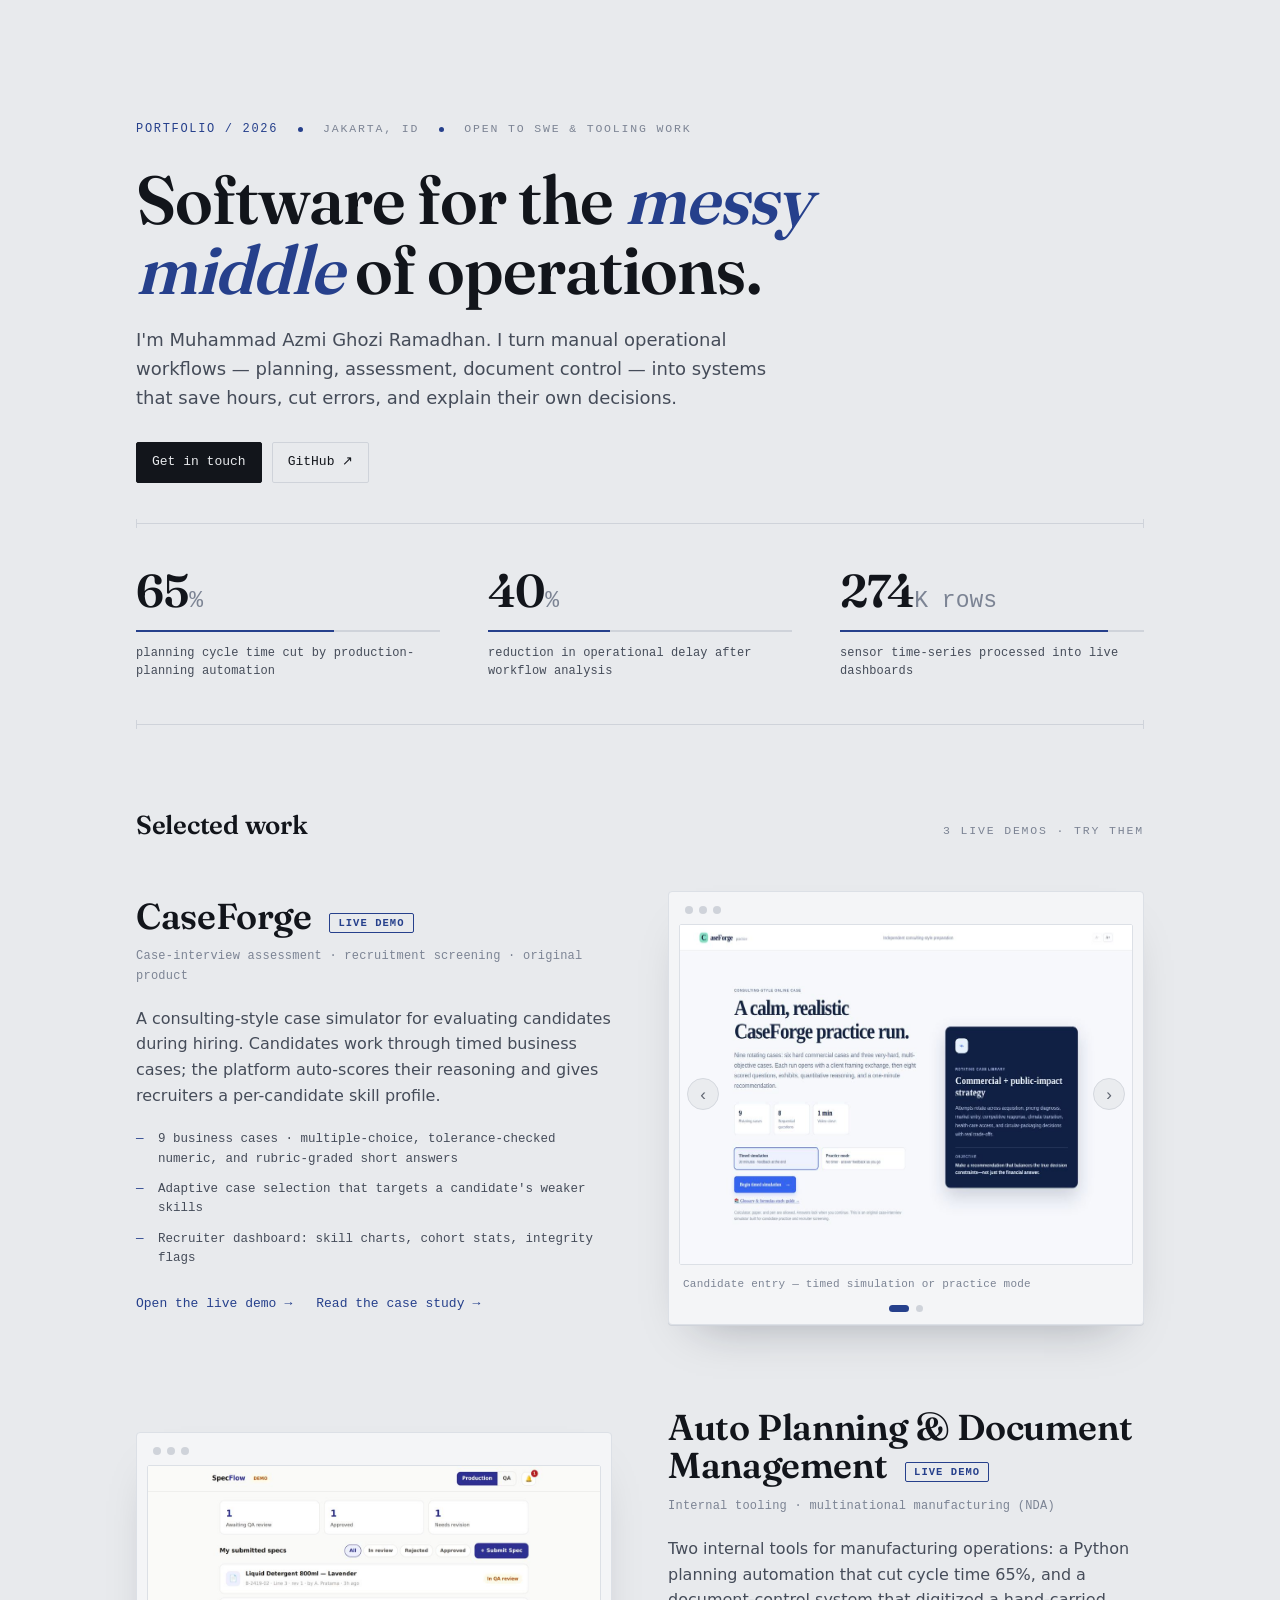
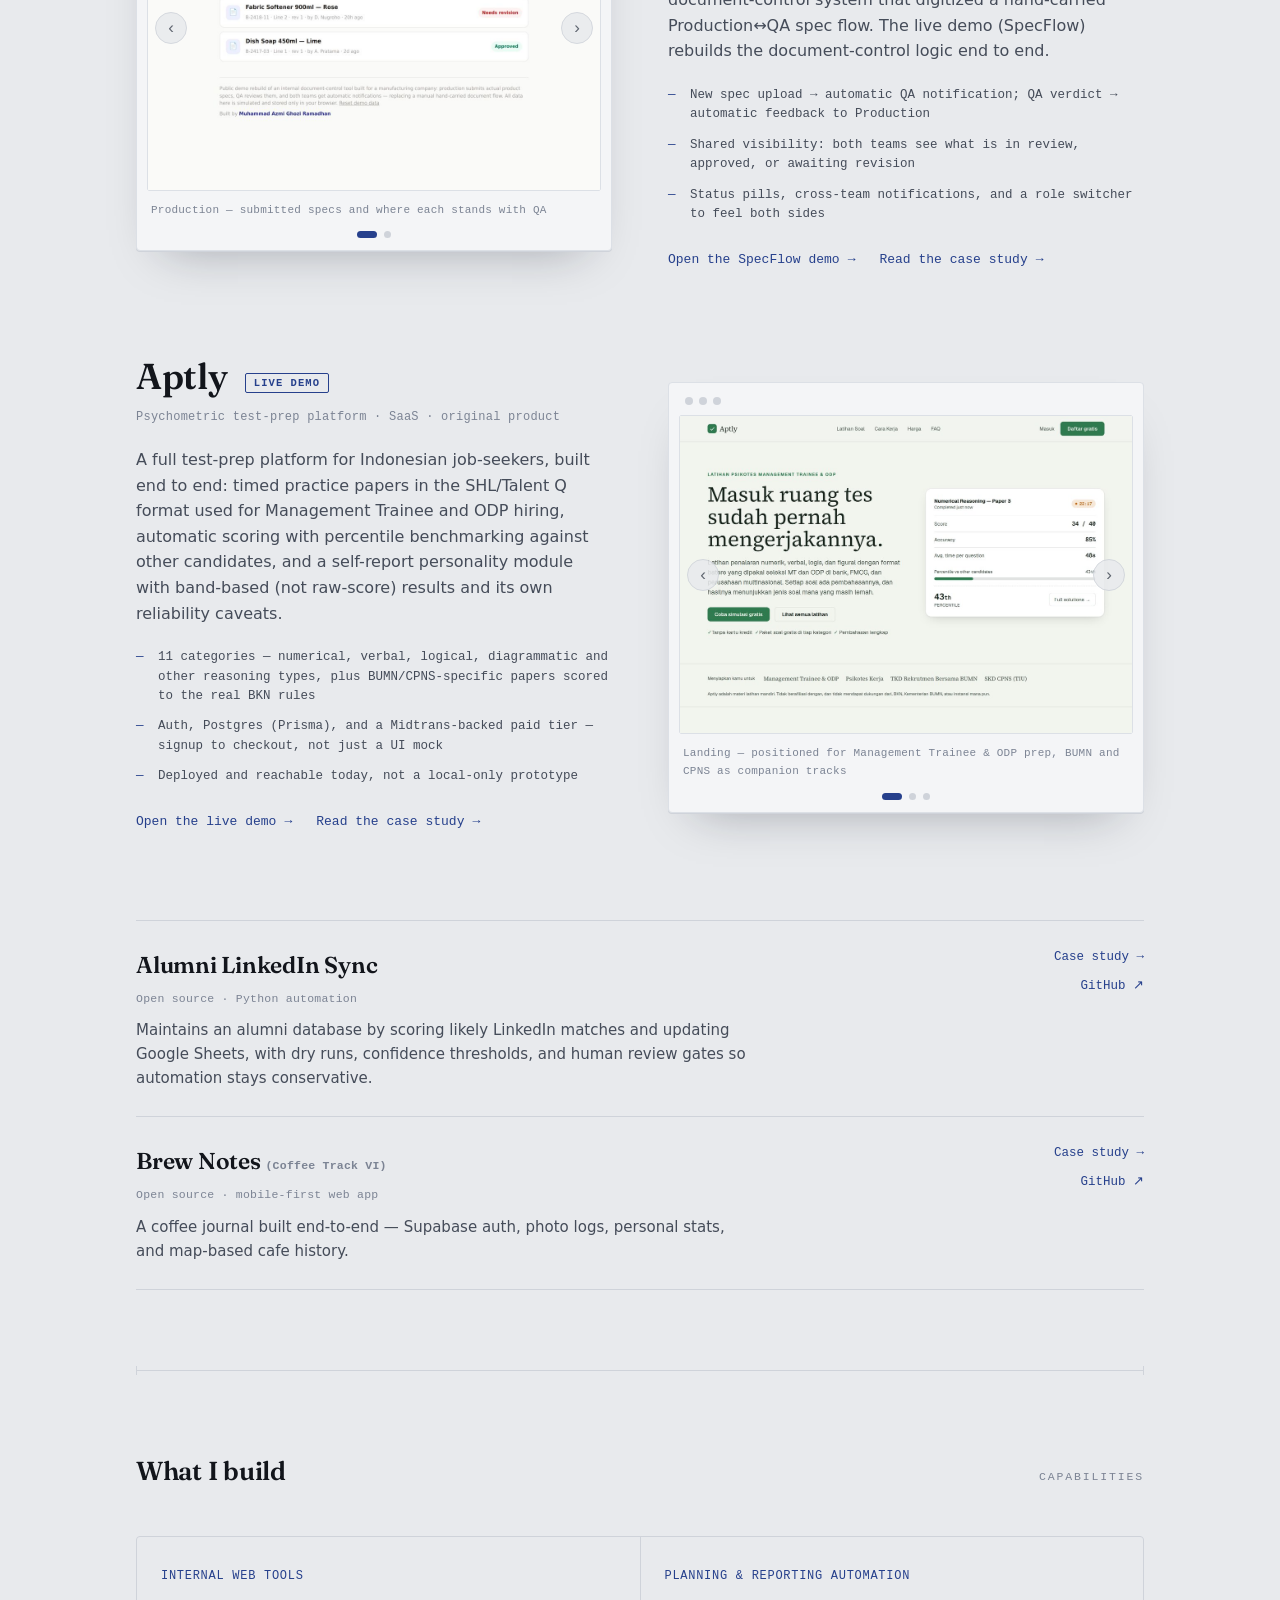
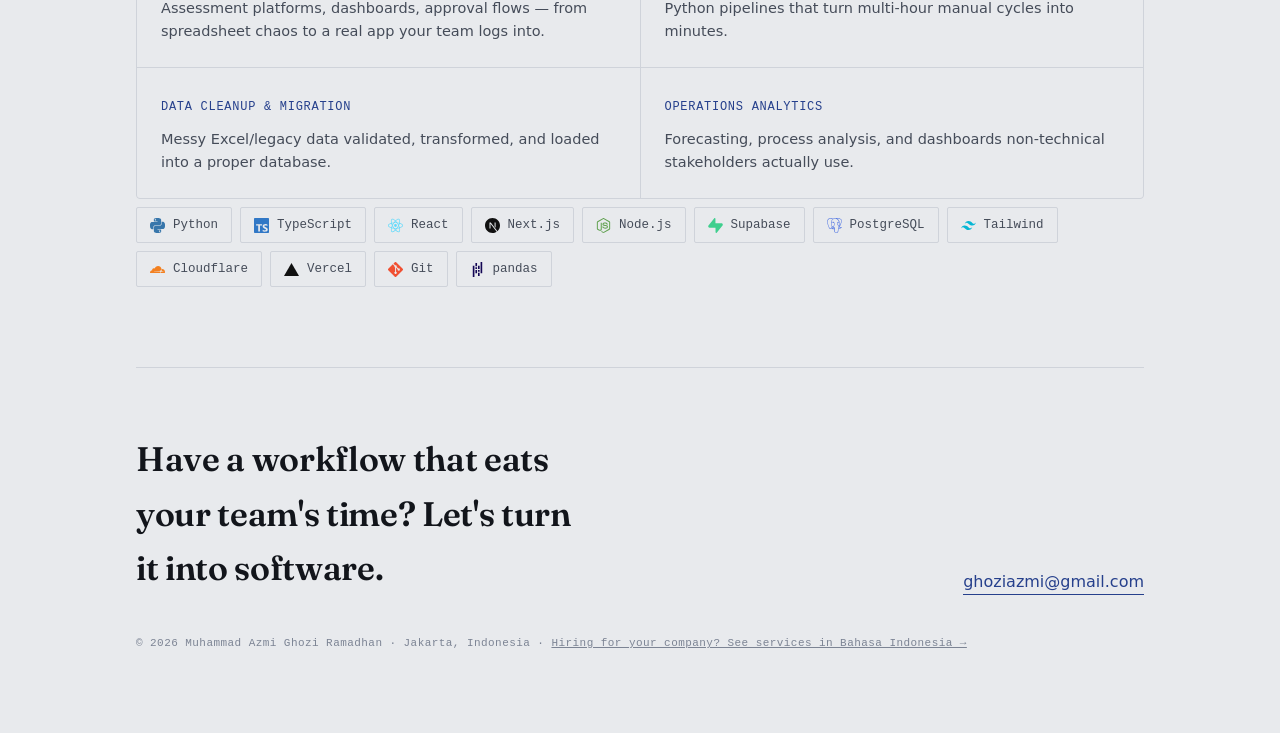
==== commit 348a5881: "Add Aptly as a flagship project A psychometric test-prep SaaS for Indonesian job-seekers — timed SHL" ====
--- a/index.html
+++ b/index.html
@@ -8,7 +8,7 @@
 <meta name="description" content="I build software for the messy middle of operations — planning, assessment, and document-control systems that save hours, cut errors, and explain their own decisions. Jakarta, Indonesia.">
 <meta name="color-scheme" content="light dark">
 <meta property="og:title" content="Muhammad Azmi Ghozi Ramadhan — Software for operations">
-<meta property="og:description" content="Automation, internal tools, and operations analytics. Two live demos you can try.">
+<meta property="og:description" content="Automation, internal tools, and operations analytics. Three live demos you can try.">
 <meta property="og:type" content="website">
 <style>
   @font-face{
@@ -242,7 +242,7 @@
   <section id="work">
     <div class="sec-head">
       <h2>Selected work</h2>
-      <span class="label">2 live demos · try them</span>
+      <span class="label">3 live demos · try them</span>
     </div>
 
     <div class="flagship reveal">
@@ -313,12 +313,49 @@
       </figure>
     </div>
 
+    <div class="flagship reveal">
+      <div>
+        <div class="pj-title">Aptly <span class="badge">Live demo</span></div>
+        <div class="pj-meta">Psychometric test-prep platform · SaaS · original product</div>
+        <p class="pj-body">
+          A full test-prep platform for Indonesian job-seekers, built end to end: timed practice
+          papers in the SHL/Talent Q format used for Management Trainee and ODP hiring, automatic
+          scoring with percentile benchmarking against other candidates, and a self-report
+          personality module with band-based (not raw-score) results and its own reliability
+          caveats.
+        </p>
+        <ul class="speclist">
+          <li>11 categories — numerical, verbal, logical, diagrammatic and other reasoning types, plus BUMN/CPNS-specific papers scored to the real BKN rules</li>
+          <li>Auth, Postgres (Prisma), and a Midtrans-backed paid tier — signup to checkout, not just a UI mock</li>
+          <li>Deployed and reachable today, not a local-only prototype</li>
+        </ul>
+        <div style="display:flex; flex-wrap:wrap; gap:24px; align-items:center">
+          <a class="demo-link" href="https://43-156-253-48.sslip.io/" target="_blank" rel="noopener">Open the live demo <span class="arw">→</span></a>
+          <a class="demo-link" href="projects/aptly/">Read the case study <span class="arw">→</span></a>
+        </div>
+      </div>
+      <figure class="frame carousel fig" data-carousel tabindex="0" aria-label="Aptly screenshots">
+        <div class="bar"><i></i><i></i><i></i></div>
+        <div class="viewport">
+          <div class="track">
+            <img src="assets/aptly-landing.jpg" width="1100" height="773" loading="lazy" data-cap="Landing — positioned for Management Trainee &amp; ODP prep, BUMN and CPNS as companion tracks" alt="Aptly landing page hero with a sample results card" />
+            <img src="assets/aptly-take.jpg" width="1100" height="773" loading="lazy" data-cap="Taking a paper — timed, data-table questions, answer navigator" alt="Aptly numerical reasoning test-taking screen with a data table question and answer options" />
+            <img src="assets/aptly-results.jpg" width="1100" height="773" loading="lazy" data-cap="Results — score, accuracy, percentile vs other candidates, worked solutions" alt="Aptly results screen showing score, accuracy, percentile, and worked solutions" />
+          </div>
+          <button type="button" class="cnav prev" aria-label="Previous screenshot">‹</button>
+          <button type="button" class="cnav next" aria-label="Next screenshot">›</button>
+        </div>
+        <figcaption class="ccap"></figcaption>
+        <div class="dots" role="tablist" aria-label="Aptly slides"></div>
+      </figure>
+    </div>
+
     <div class="index reveal" style="margin-top:clamp(48px,7vw,84px)">
-      <!-- HIDDEN TEMPORARILY: Competency Assessment (Erajaya). To restore, delete this comment opener and its matching closer below.
+      <!-- HIDDEN TEMPORARILY: Competency Assessment. To restore, delete this comment opener and its matching closer below.
       <div class="row">
         <div>
           <div class="rt">Competency Assessment Platform</div>
-          <div class="rm">Client work · Erajaya Group · 404 roles · in production</div>
+          <div class="rm">Client work · National retail group (NDA) · 404 roles · in production</div>
           <p class="rd">Full-stack platform where managers assess employees against role-specific behaviors, with adaptive scoring, a server-side trust boundary, an HR dashboard, and one-click Excel reporting.</p>
         </div>
         <div class="rlinks">
